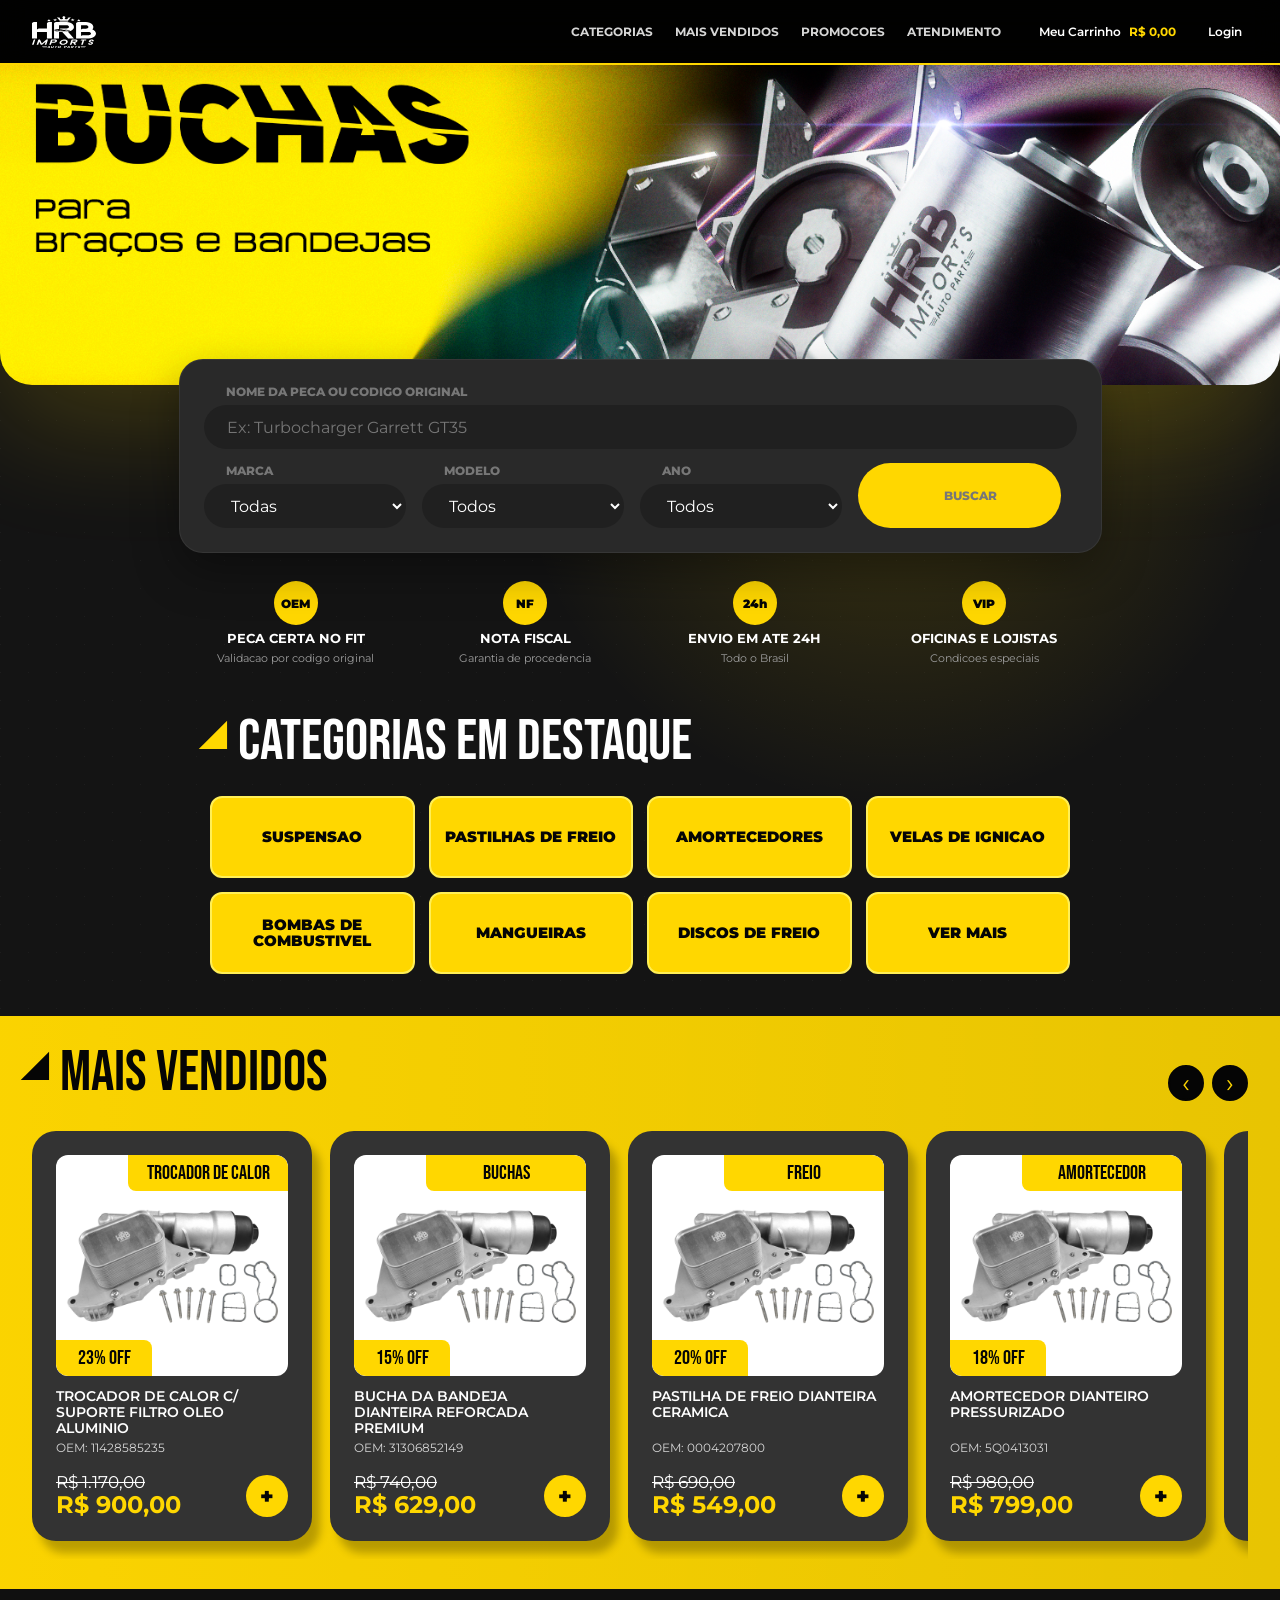
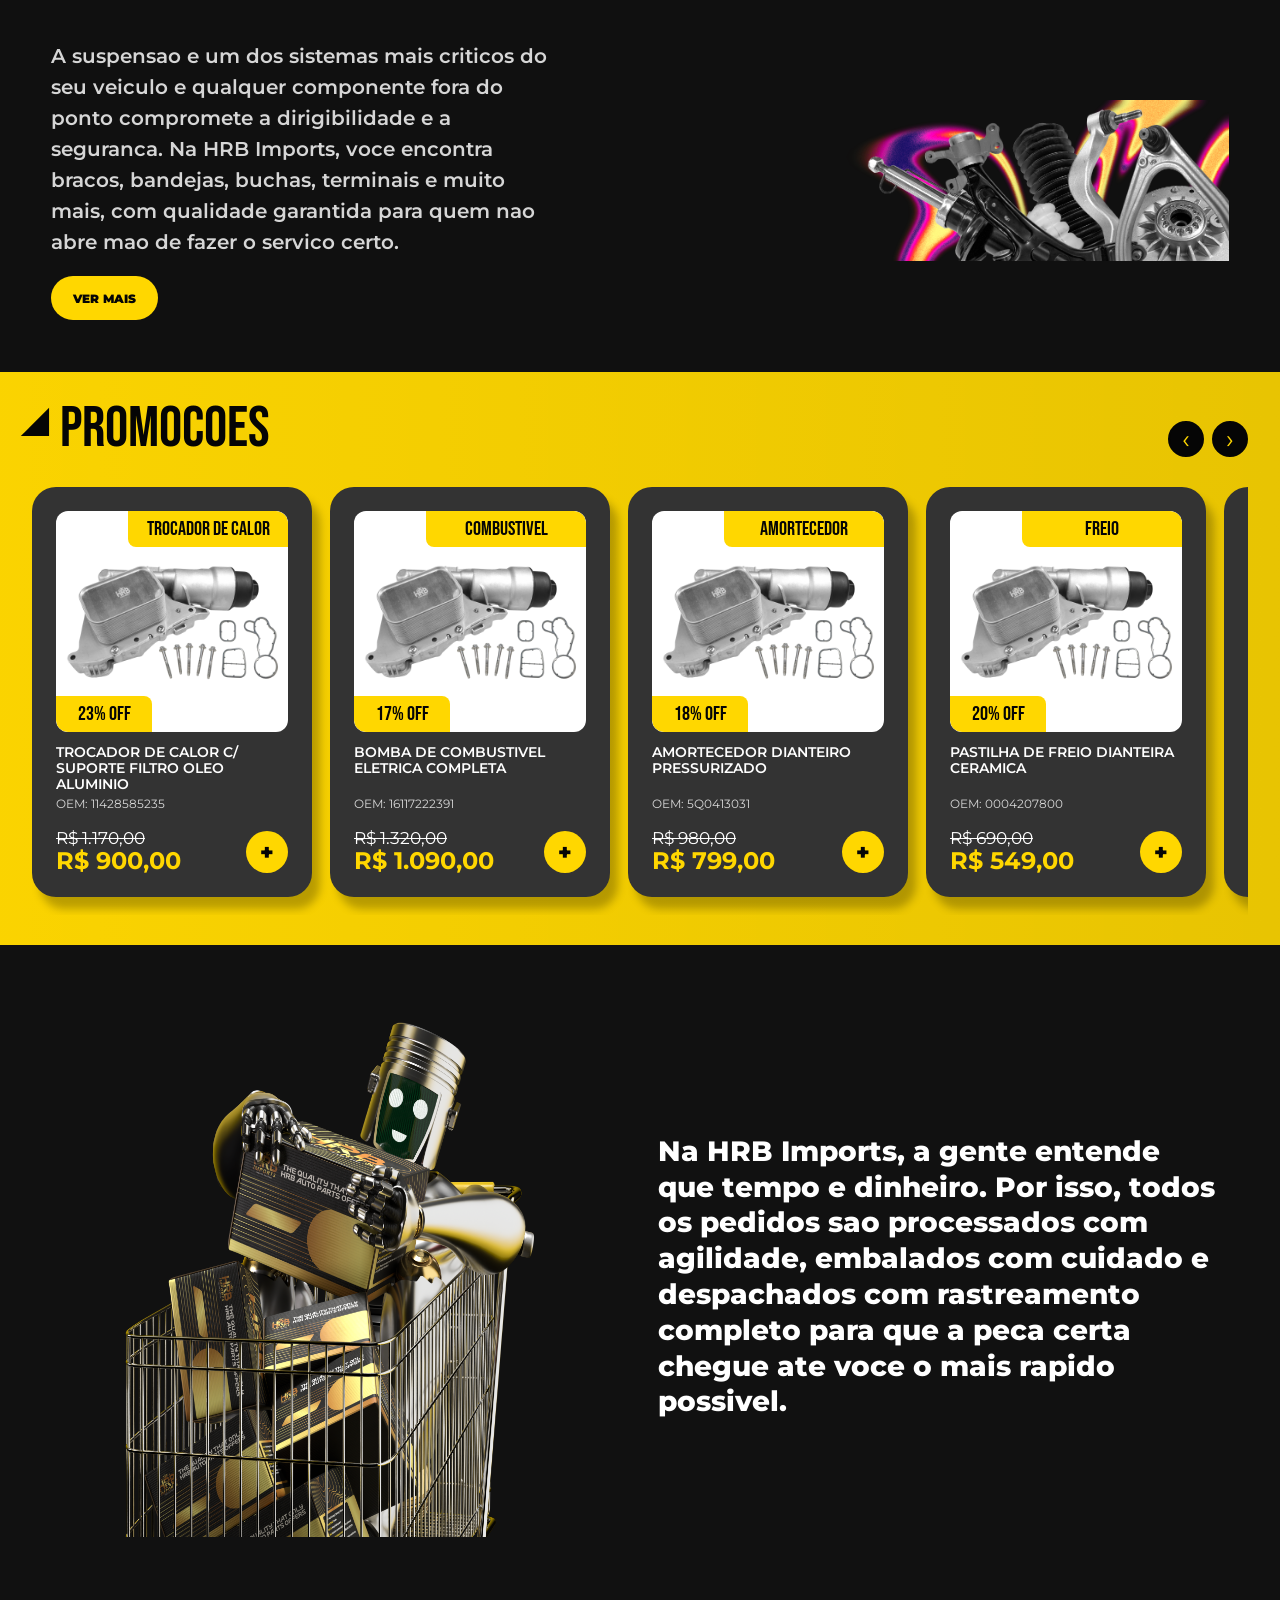
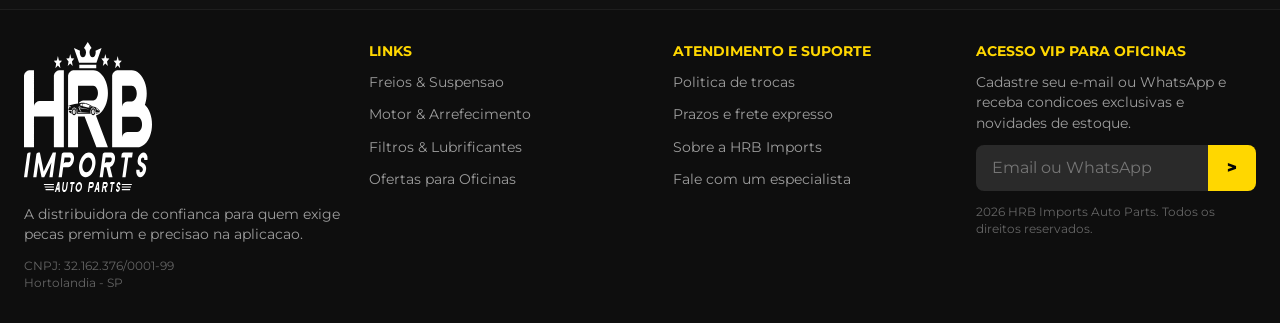
==== index.html @ bd32db5f "checkout page" ====
<!doctype html>
<html lang="pt-BR">
  <head>
    <meta charset="UTF-8" />
    <meta name="viewport" content="width=device-width, initial-scale=1.0" />
    <meta
      name="description"
      content="HRB Imports Auto Parts - pecas premium para oficinas, com busca por codigo OEM, marca, modelo e ano."
    />
    <title>HRB Imports Auto Parts</title>
    <link rel="preconnect" href="https://fonts.googleapis.com" />
    <link rel="preconnect" href="https://fonts.gstatic.com" crossorigin />
    <link
      href="https://fonts.googleapis.com/css2?family=Bebas+Neue&family=Montserrat:wght@400;500;600;700;800&display=swap"
      rel="stylesheet"
    />
    <link rel="stylesheet" href="styles.css" />
  </head>
  <body>
    <header class="topbar">
      <a class="brand" href="#inicio" aria-label="HRB Imports">
        <img src="assets/top-logo.svg" alt="HRB Imports" />
      </a>
      <nav class="desktop-nav" aria-label="Principal">
        <a href="#categorias">Categorias</a>
        <a href="#mais-vendidos">Mais vendidos</a>
        <a href="#promocoes">Promocoes</a>
        <a href="#atendimento">Atendimento</a>
      </nav>
      <div class="header-actions">
        <button class="text-action" type="button" id="cartButton">
          <span>Meu Carrinho</span>
          <strong id="cartTotal">R$ 0,00</strong>
        </button>
        <button class="text-action" type="button">Login</button>
        <button class="menu-button" type="button" id="menuToggle" aria-label="Abrir menu">
          <span></span>
          <span></span>
          <span></span>
        </button>
      </div>
    </header>

    <main id="inicio">
      <section class="hero" aria-label="Destaque principal">
        <img class="hero-image" src="assets/hero-banner.png" alt="Buchas para bracos e bandejas HRB Imports" />
      </section>

      <section class="search-shell" aria-label="Busca de pecas">
        <form class="part-search" id="searchForm">
          <label class="full-field">
            <span>Nome da peca ou codigo original</span>
            <input id="searchInput" name="search" type="search" placeholder="Ex: Turbocharger Garrett GT35" />
          </label>
          <label>
            <span>Marca</span>
            <select id="brandSelect" name="brand">
              <option value="">Todas</option>
              <option>BMW</option>
              <option>Mercedes-Benz</option>
              <option>Audi</option>
              <option>Volkswagen</option>
            </select>
          </label>
          <label>
            <span>Modelo</span>
            <select id="modelSelect" name="model">
              <option value="">Todos</option>
              <option>320i</option>
              <option>X1</option>
              <option>C180</option>
              <option>A3</option>
              <option>Jetta</option>
            </select>
          </label>
          <label>
            <span>Ano</span>
            <select id="yearSelect" name="year">
              <option value="">Todos</option>
              <option>2024</option>
              <option>2023</option>
              <option>2022</option>
              <option>2021</option>
              <option>2020</option>
            </select>
          </label>
          <button class="primary-button" type="submit" aria-label="Buscar pecas">
            <span>Buscar</span>
          </button>
        </form>
      </section>

      <section class="trust-row" aria-label="Beneficios">
        <article>
          <span class="benefit-icon">OEM</span>
          <strong>Peca certa no fit</strong>
          <small>Validacao por codigo original</small>
        </article>
        <article>
          <span class="benefit-icon">NF</span>
          <strong>Nota fiscal</strong>
          <small>Garantia de procedencia</small>
        </article>
        <article>
          <span class="benefit-icon">24h</span>
          <strong>Envio em ate 24h</strong>
          <small>Todo o Brasil</small>
        </article>
        <article>
          <span class="benefit-icon">VIP</span>
          <strong>Oficinas e lojistas</strong>
          <small>Condicoes especiais</small>
        </article>
      </section>

      <section class="section-wrap categories-section" id="categorias">
        <div class="section-title">
          <span></span>
          <h1>Categorias em Destaque</h1>
        </div>
        <div class="category-grid" id="categoryGrid" aria-label="Filtros de categoria">
          <button type="button" data-category="Suspensao">Suspensao</button>
          <button type="button" data-category="Pastilhas de Freio">Pastilhas de Freio</button>
          <button type="button" data-category="Amortecedores">Amortecedores</button>
          <button type="button" data-category="Velas de Ignicao">Velas de Ignicao</button>
          <button type="button" data-category="Bombas de Combustivel">Bombas de Combustivel</button>
          <button type="button" data-category="Mangueiras">Mangueiras</button>
          <button type="button" data-category="Discos de Freio">Discos de Freio</button>
          <button type="button" data-category="">Ver Mais</button>
        </div>
      </section>

      <section class="product-band" id="mais-vendidos">
        <div class="band-header">
          <div class="section-title dark">
            <span></span>
            <h2>Mais Vendidos</h2>
          </div>
          <div class="slider-actions">
            <button type="button" data-scroll="bestSellers" data-direction="-1" aria-label="Voltar mais vendidos">&#8249;</button>
            <button type="button" data-scroll="bestSellers" data-direction="1" aria-label="Avancar mais vendidos">&#8250;</button>
          </div>
        </div>
        <div class="product-rail" id="bestSellers"></div>
      </section>

      <section class="feature-split">
        <div class="feature-copy">
          <p>
            A suspensao e um dos sistemas mais criticos do seu veiculo e qualquer componente fora do ponto compromete a dirigibilidade e a seguranca.
            Na HRB Imports, voce encontra bracos, bandejas, buchas, terminais e muito mais, com qualidade garantida para quem nao abre mao de fazer o servico certo.
          </p>
          <a class="secondary-button" href="#promocoes">Ver mais</a>
        </div>
        <img src="assets/banner-suspensao.png" alt="Componentes de suspensao premium" />
      </section>

      <section class="product-band" id="promocoes">
        <div class="band-header">
          <div class="section-title dark">
            <span></span>
            <h2>Promocoes</h2>
          </div>
          <div class="slider-actions">
            <button type="button" data-scroll="promotions" data-direction="-1" aria-label="Voltar promocoes">&#8249;</button>
            <button type="button" data-scroll="promotions" data-direction="1" aria-label="Avancar promocoes">&#8250;</button>
          </div>
        </div>
        <div class="product-rail" id="promotions"></div>
      </section>

      <section class="delivery-block" id="atendimento">
        <img src="assets/delivery.png" alt="Carrinho com pecas automotivas HRB Imports" />
        <p>
          Na HRB Imports, a gente entende que tempo e dinheiro. Por isso, todos os pedidos sao processados com agilidade,
          embalados com cuidado e despachados com rastreamento completo para que a peca certa chegue ate voce o mais rapido possivel.
        </p>
      </section>
    </main>

    <aside class="cart-drawer" id="cartDrawer" aria-hidden="true">
      <div class="cart-panel">
        <button type="button" class="close-cart" id="closeCart" aria-label="Fechar carrinho">&times;</button>
        <h2>Carrinho</h2>
        <div id="cartItems" class="cart-items"></div>
        <div class="cart-summary">
          <span>Total</span>
          <strong id="drawerTotal">R$ 0,00</strong>
        </div>
        <a class="primary-button full" href="checkout.html">
          Finalizar compra
        </a>
      </div>
    </aside>

    <footer class="footer">
      <section>
        <img src="assets/logo.svg" alt="HRB Imports" />
        <p>A distribuidora de confianca para quem exige pecas premium e precisao na aplicacao.</p>
        <small>CNPJ: 32.162.376/0001-99<br />Hortolandia - SP</small>
      </section>
      <section>
        <h2>Links</h2>
        <a href="#categorias">Freios & Suspensao</a>
        <a href="#categorias">Motor & Arrefecimento</a>
        <a href="#categorias">Filtros & Lubrificantes</a>
        <a href="#promocoes">Ofertas para Oficinas</a>
      </section>
      <section>
        <h2>Atendimento e suporte</h2>
        <a href="#atendimento">Politica de trocas</a>
        <a href="#atendimento">Prazos e frete expresso</a>
        <a href="#inicio">Sobre a HRB Imports</a>
        <a href="#atendimento">Fale com um especialista</a>
      </section>
      <section>
        <h2>Acesso VIP para oficinas</h2>
        <p>Cadastre seu e-mail ou WhatsApp e receba condicoes exclusivas e novidades de estoque.</p>
        <form class="newsletter" id="newsletterForm">
          <input type="text" name="contact" placeholder="Email ou WhatsApp" aria-label="Email ou WhatsApp" />
          <button type="submit" aria-label="Cadastrar">&gt;</button>
        </form>
        <small id="newsletterMessage">2026 HRB Imports Auto Parts. Todos os direitos reservados.</small>
      </section>
    </footer>

    <script src="app.js" defer></script>
  </body>
</html>
---- styles.css ----
:root {
  --black: #050505;
  --ink: #111111;
  --panel: #292929;
  --panel-strong: #333333;
  --muted: #9d9d9d;
  --soft: #d6d6d6;
  --yellow: #ffd700;
  --yellow-deep: #e6bd00;
  --white: #ffffff;
  --max: 1440px;
  --radius: 8px;
}

* {
  box-sizing: border-box;
}

html {
  scroll-behavior: smooth;
}

body {
  margin: 0;
  background:
    radial-gradient(circle at 70% 12%, rgba(255, 215, 0, 0.18), transparent 24rem),
    linear-gradient(135deg, rgba(255, 255, 255, 0.04) 1px, transparent 1px),
    #141414;
  background-size: auto, 28px 28px, auto;
  color: var(--white);
  font-family: "Montserrat", Arial, sans-serif;
}

button,
input,
select {
  font: inherit;
}

button,
a {
  -webkit-tap-highlight-color: transparent;
}

a {
  color: inherit;
  text-decoration: none;
}

.topbar {
  position: sticky;
  top: 0;
  z-index: 50;
  display: flex;
  align-items: center;
  gap: 32px;
  width: 100%;
  min-height: 64px;
  padding: 7px clamp(16px, 3vw, 32px);
  border-bottom: 2px solid var(--yellow);
  background: rgba(0, 0, 0, 0.95);
  backdrop-filter: blur(14px);
}

.brand {
  display: inline-flex;
  width: 64px;
  height: 49px;
}

.brand img {
  width: 100%;
  height: 100%;
  object-fit: contain;
}

.desktop-nav {
  display: flex;
  gap: 22px;
  margin-left: auto;
  color: var(--soft);
  font-size: 12px;
  font-weight: 700;
  text-transform: uppercase;
}

.desktop-nav a:hover {
  color: var(--yellow);
}

.header-actions {
  display: flex;
  align-items: center;
  gap: 20px;
}

.text-action {
  display: inline-flex;
  align-items: center;
  gap: 8px;
  border: 0;
  background: transparent;
  color: var(--white);
  cursor: pointer;
  font-size: 12px;
  font-weight: 600;
}

.text-action strong {
  color: var(--yellow);
}

.menu-button {
  display: none;
  width: 40px;
  height: 40px;
  padding: 9px;
  border: 1px solid rgba(255, 215, 0, 0.55);
  background: transparent;
  border-radius: var(--radius);
}

.menu-button span {
  display: block;
  height: 2px;
  margin: 4px 0;
  background: var(--yellow);
}

.hero {
  max-width: var(--max);
  margin: 0 auto;
  overflow: hidden;
  border-radius: 0 0 32px 32px;
  box-shadow: 0 40px 120px rgba(255, 215, 0, 0.18);
}

.hero-image {
  display: block;
  width: 100%;
  min-height: 240px;
  max-height: 430px;
  object-fit: cover;
}

.search-shell {
  width: min(923px, calc(100% - 32px));
  margin: -26px auto 28px;
  position: relative;
  z-index: 2;
}

.part-search {
  display: grid;
  grid-template-columns: repeat(4, minmax(0, 1fr)) auto;
  gap: 14px 16px;
  padding: 24px;
  background: var(--panel);
  border: 1px solid rgba(255, 255, 255, 0.06);
  border-radius: 24px;
  box-shadow: 0 18px 45px rgba(0, 0, 0, 0.35);
}

.part-search label {
  display: grid;
  gap: 6px;
  min-width: 0;
}

.part-search .full-field {
  grid-column: 1 / -1;
}

.part-search span {
  padding-left: 22px;
  color: #777777;
  font-size: 12px;
  font-weight: 800;
  text-transform: uppercase;
}

.part-search input,
.part-search select {
  width: 100%;
  min-height: 44px;
  padding: 0 22px;
  border: 1px solid transparent;
  border-radius: 999px;
  outline: 0;
  background: #202020;
  color: var(--white);
}

.part-search input:focus,
.part-search select:focus {
  border-color: var(--yellow);
}

.primary-button,
.secondary-button {
  display: inline-flex;
  align-items: center;
  justify-content: center;
  min-height: 44px;
  padding: 0 22px;
  border: 0;
  border-radius: 999px;
  background: var(--yellow);
  color: #050505;
  cursor: pointer;
  font-size: 12px;
  font-weight: 900;
  text-transform: uppercase;
  transition: transform 180ms ease, background 180ms ease;
}

.primary-button:hover,
.secondary-button:hover {
  background: #ffe45a;
  transform: translateY(-1px);
}

.primary-button.full {
  width: 100%;
}

.trust-row {
  display: grid;
  grid-template-columns: repeat(4, minmax(0, 1fr));
  gap: 18px;
  width: min(900px, calc(100% - 32px));
  margin: 0 auto 42px;
}

.trust-row article {
  display: grid;
  justify-items: center;
  gap: 5px;
  text-align: center;
}

.benefit-icon {
  display: grid;
  place-items: center;
  width: 44px;
  height: 44px;
  border-radius: 50%;
  background: var(--yellow);
  color: var(--black);
  font-size: 12px;
  font-weight: 900;
}

.trust-row strong {
  font-size: 13px;
  text-transform: uppercase;
}

.trust-row small {
  color: var(--muted);
  font-size: 11px;
}

.section-wrap {
  width: min(860px, calc(100% - 32px));
  margin: 0 auto 42px;
}

.section-title {
  display: flex;
  align-items: center;
  gap: 8px;
  margin-bottom: 20px;
}

.section-title span {
  width: 0;
  height: 0;
  border-top: 20px solid transparent;
  border-bottom: 20px solid transparent;
  border-left: 20px solid var(--yellow);
  transform: rotate(45deg);
}

.section-title h1,
.section-title h2 {
  margin: 0;
  font-family: "Bebas Neue", Impact, sans-serif;
  font-size: clamp(36px, 6vw, 58px);
  font-weight: 400;
  letter-spacing: 0;
  text-transform: uppercase;
}

.section-title.dark h2 {
  color: var(--black);
}

.section-title.dark span {
  border-left-color: var(--black);
}

.category-grid {
  display: grid;
  grid-template-columns: repeat(4, minmax(0, 1fr));
  gap: 14px;
}

.category-grid button {
  min-height: 82px;
  padding: 14px;
  border: 2px solid #ffef56;
  border-radius: 12px;
  background: var(--yellow);
  color: #050505;
  cursor: pointer;
  font-size: 15px;
  font-weight: 900;
  line-height: 1.08;
  text-transform: uppercase;
}

.category-grid button:hover,
.category-grid button.is-active {
  background: var(--black);
  color: var(--yellow);
}

.product-band {
  max-width: var(--max);
  margin: 0 auto;
  padding: 22px clamp(16px, 3vw, 32px) 30px;
  background:
    linear-gradient(90deg, rgba(255, 215, 0, 0.98), rgba(255, 215, 0, 0.9)),
    linear-gradient(135deg, rgba(0, 0, 0, 0.09) 1px, transparent 1px);
  background-size: auto, 22px 22px;
}

.band-header {
  display: flex;
  align-items: center;
  justify-content: space-between;
  gap: 16px;
}

.slider-actions {
  display: flex;
  gap: 8px;
}

.slider-actions button {
  width: 36px;
  height: 36px;
  border: 2px solid var(--black);
  border-radius: 50%;
  background: var(--black);
  color: var(--yellow);
  cursor: pointer;
  font-size: 26px;
  line-height: 1;
}

.product-rail {
  display: grid;
  grid-auto-flow: column;
  grid-auto-columns: 280px;
  gap: 18px;
  overflow-x: auto;
  padding: 4px 2px 18px;
  scroll-snap-type: x mandatory;
  scrollbar-width: thin;
  scrollbar-color: var(--black) rgba(0, 0, 0, 0.14);
}

.product-card {
  display: grid;
  grid-template-rows: 221px 1fr;
  gap: 12px;
  min-height: 400px;
  padding: 24px;
  border-radius: 24px;
  background: var(--panel-strong);
  color: var(--white);
  box-shadow: 8px 12px 8px rgba(0, 0, 0, 0.25);
  scroll-snap-align: start;
}

.product-image {
  position: relative;
  overflow: hidden;
  border-radius: 12px;
  background: var(--white);
}

.product-image img {
  width: 100%;
  height: 100%;
  object-fit: cover;
}

.tag,
.discount {
  position: absolute;
  display: grid;
  place-items: center;
  min-height: 36px;
  padding: 4px 10px;
  background: var(--yellow);
  color: var(--black);
  font-family: "Bebas Neue", Impact, sans-serif;
  font-size: 20px;
}

.tag {
  top: 0;
  right: 0;
  min-width: 160px;
  border-radius: 0 12px 0 8px;
}

.discount {
  left: 0;
  bottom: 0;
  min-width: 96px;
  border-radius: 0 8px 0 12px;
}

.product-info {
  display: grid;
  align-content: space-between;
  gap: 16px;
}

.product-name {
  min-height: 48px;
  margin: 0 0 4px;
  font-size: 14px;
  font-weight: 600;
  line-height: 16px;
  text-transform: uppercase;
}

.oem {
  margin: 0;
  color: var(--soft);
  font-size: 12px;
  text-transform: uppercase;
}

.price-row {
  display: flex;
  align-items: flex-end;
  justify-content: space-between;
  gap: 14px;
}

.old-price {
  display: block;
  color: var(--white);
  font-size: 17px;
  line-height: 22px;
  text-decoration: line-through;
}

.price {
  display: block;
  color: var(--yellow);
  font-size: 24px;
  font-weight: 700;
  line-height: 24px;
}

.add-cart {
  display: grid;
  place-items: center;
  width: 42px;
  height: 42px;
  border: 0;
  border-radius: 50%;
  background: var(--yellow);
  color: var(--black);
  cursor: pointer;
  font-size: 22px;
  font-weight: 900;
}

.feature-split {
  display: grid;
  grid-template-columns: minmax(0, 1fr) minmax(320px, 1.25fr);
  align-items: center;
  gap: 22px;
  max-width: var(--max);
  margin: 0 auto;
  padding: clamp(26px, 5vw, 52px) clamp(16px, 4vw, 64px);
  background: #101010;
}

.feature-copy {
  display: grid;
  gap: 18px;
  justify-items: start;
}

.feature-copy p {
  margin: 0;
  max-width: 520px;
  color: var(--soft);
  font-size: clamp(15px, 1.8vw, 20px);
  font-weight: 600;
  line-height: 1.55;
}

.feature-split img {
  width: 100%;
  max-height: 350px;
  object-fit: contain;
}

.delivery-block {
  display: grid;
  grid-template-columns: minmax(300px, 0.95fr) minmax(0, 1fr);
  align-items: center;
  gap: clamp(20px, 5vw, 70px);
  max-width: var(--max);
  margin: 0 auto;
  padding: clamp(34px, 6vw, 72px) clamp(16px, 5vw, 72px);
  background: #111111;
}

.delivery-block img {
  width: 100%;
  max-height: 520px;
  object-fit: contain;
}

.delivery-block p {
  margin: 0;
  max-width: 620px;
  font-size: clamp(18px, 2.3vw, 28px);
  font-weight: 800;
  line-height: 1.28;
}

.cart-drawer {
  position: fixed;
  inset: 0;
  z-index: 70;
  display: none;
  justify-content: flex-end;
  background: rgba(0, 0, 0, 0.62);
}

.cart-drawer.is-open {
  display: flex;
}

.cart-panel {
  width: min(420px, 100%);
  height: 100%;
  padding: 28px;
  background: #151515;
  border-left: 1px solid rgba(255, 215, 0, 0.25);
  box-shadow: -20px 0 80px rgba(0, 0, 0, 0.45);
}

.close-cart {
  float: right;
  border: 0;
  background: transparent;
  color: var(--yellow);
  cursor: pointer;
  font-size: 34px;
}

.cart-panel h2 {
  margin: 0 0 24px;
  font-family: "Bebas Neue", Impact, sans-serif;
  font-size: 44px;
  font-weight: 400;
}

.cart-items {
  display: grid;
  gap: 12px;
  min-height: 120px;
}

.cart-item {
  display: grid;
  grid-template-columns: 52px 1fr auto;
  gap: 12px;
  align-items: center;
  padding-bottom: 12px;
  border-bottom: 1px solid rgba(255, 255, 255, 0.08);
}

.cart-item img {
  width: 52px;
  height: 52px;
  border-radius: var(--radius);
  background: var(--white);
  object-fit: cover;
}

.cart-item strong,
.cart-item span {
  display: block;
  font-size: 12px;
}

.cart-summary {
  display: flex;
  justify-content: space-between;
  margin: 24px 0;
  padding-top: 18px;
  border-top: 1px solid rgba(255, 255, 255, 0.12);
}

.cart-summary strong {
  color: var(--yellow);
}

.footer {
  display: grid;
  grid-template-columns: 1.15fr repeat(3, 1fr);
  gap: 24px;
  max-width: var(--max);
  margin: 0 auto;
  padding: 32px 24px;
  border-top: 1px solid rgba(162, 162, 162, 0.1);
  background: #0e0e0e;
}

.footer section {
  display: grid;
  align-content: start;
  gap: 12px;
}

.footer img {
  width: 128px;
}

.footer h2 {
  margin: 0;
  color: var(--yellow);
  font-size: 14px;
  text-transform: uppercase;
}

.footer a,
.footer p,
.footer small {
  margin: 0;
  color: var(--muted);
  font-size: 14px;
  line-height: 1.45;
}

.footer small {
  color: #646464;
  font-size: 12px;
}

.newsletter {
  display: grid;
  grid-template-columns: 1fr 48px;
  overflow: hidden;
  border-radius: var(--radius);
}

.newsletter input,
.newsletter button {
  min-height: 46px;
  border: 0;
}

.newsletter input {
  min-width: 0;
  padding: 0 16px;
  background: #2a2a2a;
  color: var(--white);
}

.newsletter button {
  background: var(--yellow);
  color: var(--black);
  cursor: pointer;
  font-weight: 900;
}

.checkout-page {
  min-height: 100vh;
  background:
    radial-gradient(circle at 65% 22%, rgba(255, 215, 0, 0.08), transparent 18rem),
    repeating-radial-gradient(ellipse at 30% 20%, rgba(255, 255, 255, 0.08) 0 1px, transparent 1px 18px),
    #141414;
}

.checkout-actions {
  margin-left: auto;
}

.checkout-main {
  display: grid;
  place-items: start center;
  min-height: calc(100vh - 64px);
  padding: clamp(44px, 8vw, 118px) 16px 52px;
}

.checkout-card {
  width: min(1112px, 100%);
  padding: 24px;
  border-radius: 24px;
  background: #232323;
}

.checkout-title {
  margin-bottom: 18px;
}

.checkout-title h1 {
  color: var(--white);
}

.checkout-products {
  display: grid;
  gap: 16px;
  padding: 24px;
  border-radius: 24px;
  background: #181818;
}

.checkout-rail {
  display: grid;
  grid-auto-flow: column;
  grid-auto-columns: 280px;
  gap: 24px;
  max-width: 100%;
  overflow-x: auto;
  padding-bottom: 4px;
  border-radius: 24px;
  scroll-snap-type: x mandatory;
  scrollbar-width: none;
}

.checkout-rail::-webkit-scrollbar {
  display: none;
}

.checkout-product-card {
  display: grid;
  grid-template-rows: 1fr auto;
  gap: 12px;
  height: 400px;
  padding: 24px;
  border-radius: 24px;
  background:
    linear-gradient(rgba(50, 50, 50, 0.93), rgba(50, 50, 50, 0.93)),
    repeating-radial-gradient(ellipse at 30% 20%, rgba(255, 255, 255, 0.06) 0 1px, transparent 1px 14px);
  box-shadow: 8px 12px 8px rgba(0, 0, 0, 0.25);
  scroll-snap-align: start;
}

.checkout-product-image {
  position: relative;
  overflow: hidden;
  min-height: 212px;
  border-radius: 12px;
  background: var(--white);
}

.checkout-product-image img {
  width: 100%;
  height: 100%;
  object-fit: cover;
}

.checkout-product-image span {
  position: absolute;
  top: 0;
  right: 0;
  display: grid;
  place-items: center;
  min-width: 160px;
  height: 36px;
  border-radius: 0 12px 0 8px;
  background: var(--yellow);
  color: var(--black);
  font-family: "Bebas Neue", Impact, sans-serif;
  font-size: 20px;
}

.checkout-product-copy {
  display: grid;
  gap: 4px;
  color: #e5e2e1;
  text-transform: uppercase;
}

.checkout-product-copy h2,
.checkout-product-copy p,
.checkout-product-copy strong {
  margin: 0;
}

.checkout-product-copy h2 {
  font-size: 14px;
  font-weight: 500;
  line-height: 16px;
}

.checkout-product-copy p {
  font-size: 12px;
  line-height: 16px;
}

.checkout-product-copy strong {
  margin-top: 18px;
  color: var(--yellow);
  font-size: 24px;
  font-weight: 600;
  line-height: 20px;
}

.checkout-scrollbar {
  display: flex;
  align-items: center;
  height: 8px;
  padding: 0 32px;
  border-radius: 24px;
  background: var(--white);
}

.checkout-scrollbar span {
  display: block;
  width: min(252px, 40%);
  height: 6px;
  border-radius: 99px;
  background: #323232;
}

.checkout-total {
  color: var(--yellow);
  font-size: 24px;
  line-height: 20px;
}

.checkout-form {
  display: grid;
  grid-template-columns: repeat(2, minmax(0, 1fr));
  gap: 16px;
  margin-top: 16px;
}

.checkout-form label {
  display: grid;
  gap: 6px;
}

.checkout-form .wide {
  grid-column: 1 / -1;
}

.checkout-form span {
  padding-left: 24px;
  color: #646464;
  font-size: 12px;
  font-weight: 800;
}

.checkout-form input {
  width: 100%;
  min-height: 44px;
  padding: 0 24px;
  border: 1px solid transparent;
  border-radius: 32px;
  outline: 0;
  background: #282828;
  color: var(--white);
}

.checkout-form input:focus {
  border-color: var(--yellow);
}

.payment-note {
  margin: 28px 0 16px;
  text-align: center;
  font-size: 24px;
  font-weight: 800;
  text-transform: uppercase;
}

.checkout-cta-row {
  display: flex;
  align-items: center;
  justify-content: center;
  gap: 24px;
}

.checkout-submit {
  min-width: 300px;
  min-height: 59px;
  padding: 12px 26px;
  border: 2px solid #ffef56;
  border-radius: 12px;
  background: var(--yellow);
  color: var(--black);
  cursor: pointer;
  font-size: 24px;
  font-weight: 900;
  text-transform: uppercase;
}

.mercado-pago {
  width: 128px;
  height: 88px;
  object-fit: contain;
}

.checkout-message {
  min-height: 20px;
  margin: 16px 0 0;
  color: var(--yellow);
  text-align: center;
  font-size: 13px;
  font-weight: 700;
}

@media (max-width: 980px) {
  .desktop-nav {
    position: fixed;
    inset: 64px 0 auto 0;
    display: none;
    grid-template-columns: 1fr;
    gap: 0;
    padding: 12px 20px 20px;
    background: rgba(0, 0, 0, 0.96);
    border-bottom: 1px solid rgba(255, 215, 0, 0.35);
  }

  .desktop-nav.is-open {
    display: grid;
  }

  .desktop-nav a {
    padding: 14px 0;
  }

  .menu-button {
    display: block;
  }

  .part-search {
    grid-template-columns: repeat(2, minmax(0, 1fr));
  }

  .primary-button {
    grid-column: 1 / -1;
  }

  .trust-row,
  .category-grid,
  .footer {
    grid-template-columns: repeat(2, minmax(0, 1fr));
  }

  .feature-split,
  .delivery-block,
  .checkout-form {
    grid-template-columns: 1fr;
  }

  .checkout-form .wide {
    grid-column: auto;
  }
}

@media (max-width: 620px) {
  .topbar {
    gap: 12px;
  }

  .header-actions {
    margin-left: auto;
    gap: 10px;
  }

  .text-action span {
    display: none;
  }

  .text-action {
    font-size: 11px;
  }

  .hero {
    border-radius: 0;
  }

  .hero-image {
    min-height: 225px;
  }

  .search-shell {
    margin-top: -8px;
  }

  .part-search,
  .trust-row,
  .category-grid,
  .footer {
    grid-template-columns: 1fr;
  }

  .product-rail {
    grid-auto-columns: minmax(260px, 84vw);
  }

  .product-card {
    padding: 18px;
  }

  .band-header {
    align-items: flex-start;
  }

  .checkout-card,
  .checkout-products {
    padding: 16px;
  }

  .checkout-rail {
    grid-auto-columns: minmax(250px, 82vw);
  }

  .checkout-product-card {
    height: 382px;
    padding: 18px;
  }

  .checkout-cta-row {
    flex-direction: column;
  }

  .checkout-submit {
    width: 100%;
    min-width: 0;
    font-size: 20px;
  }
}
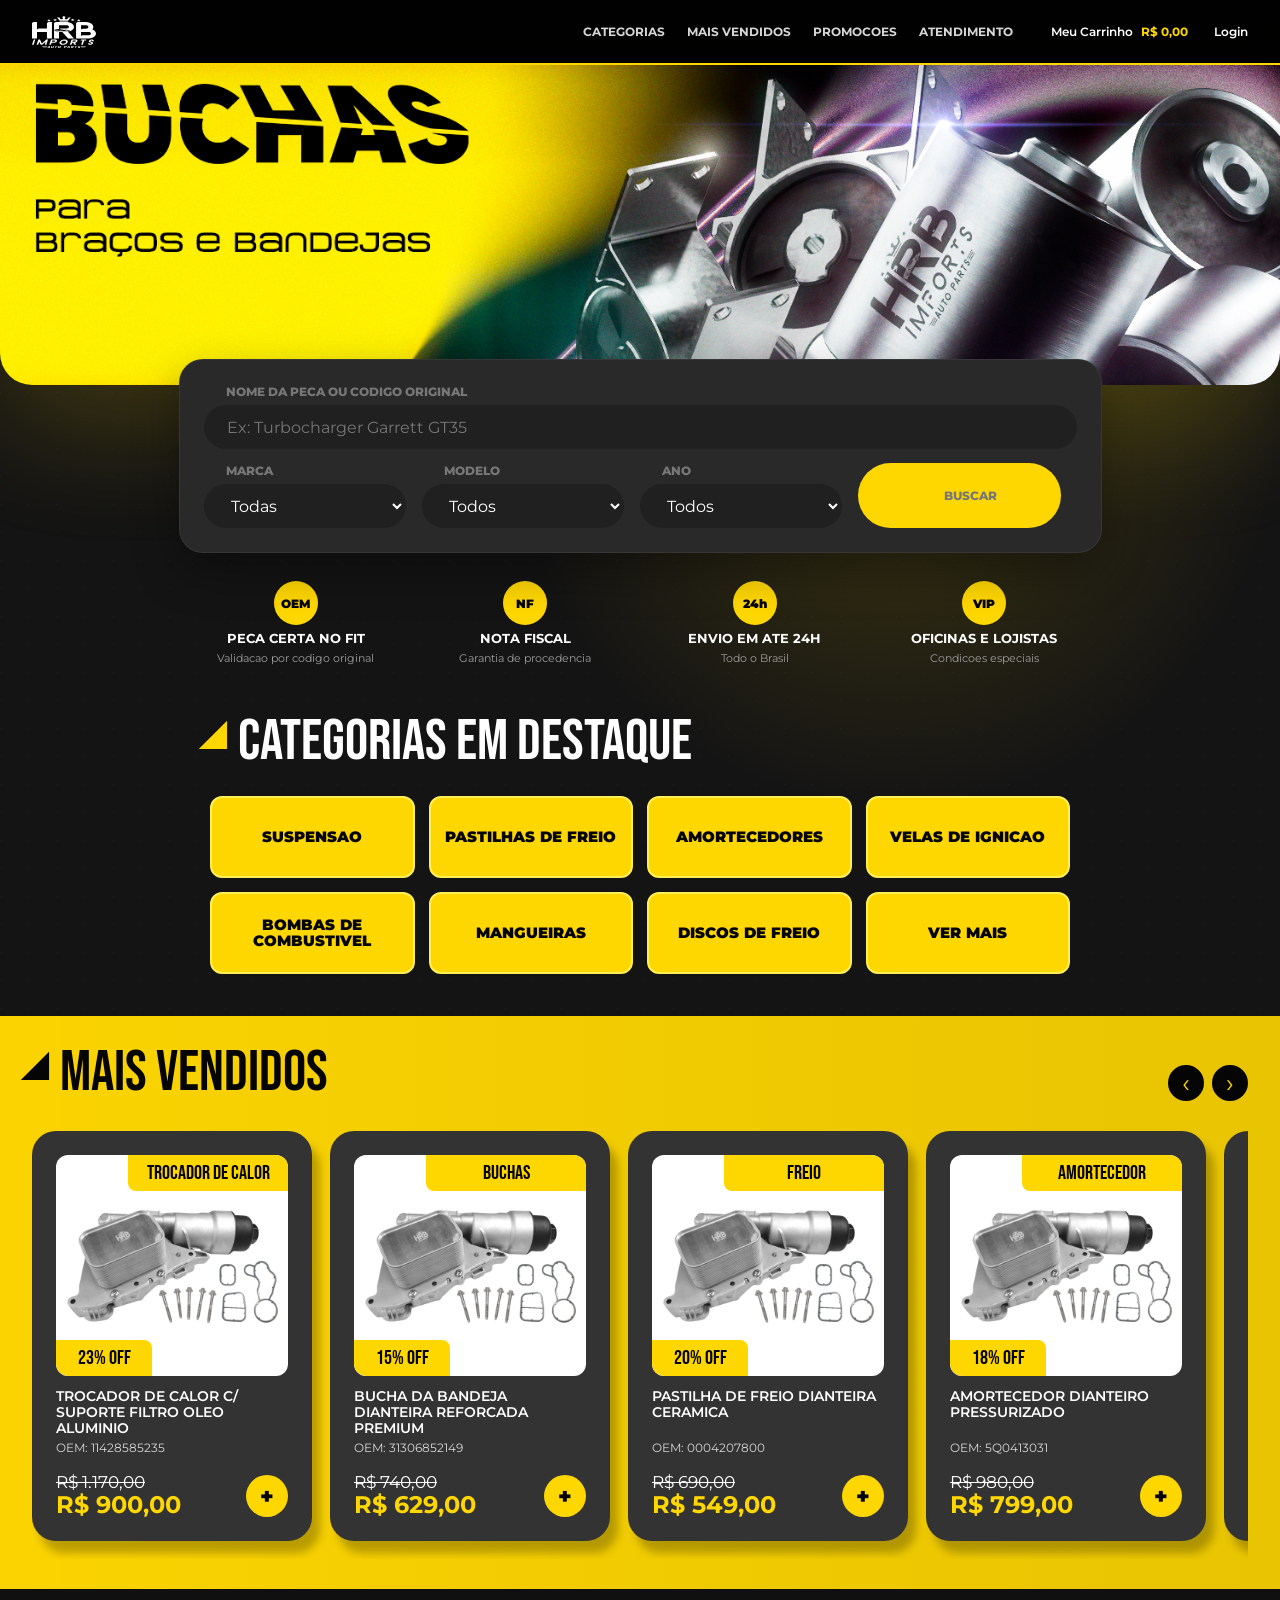
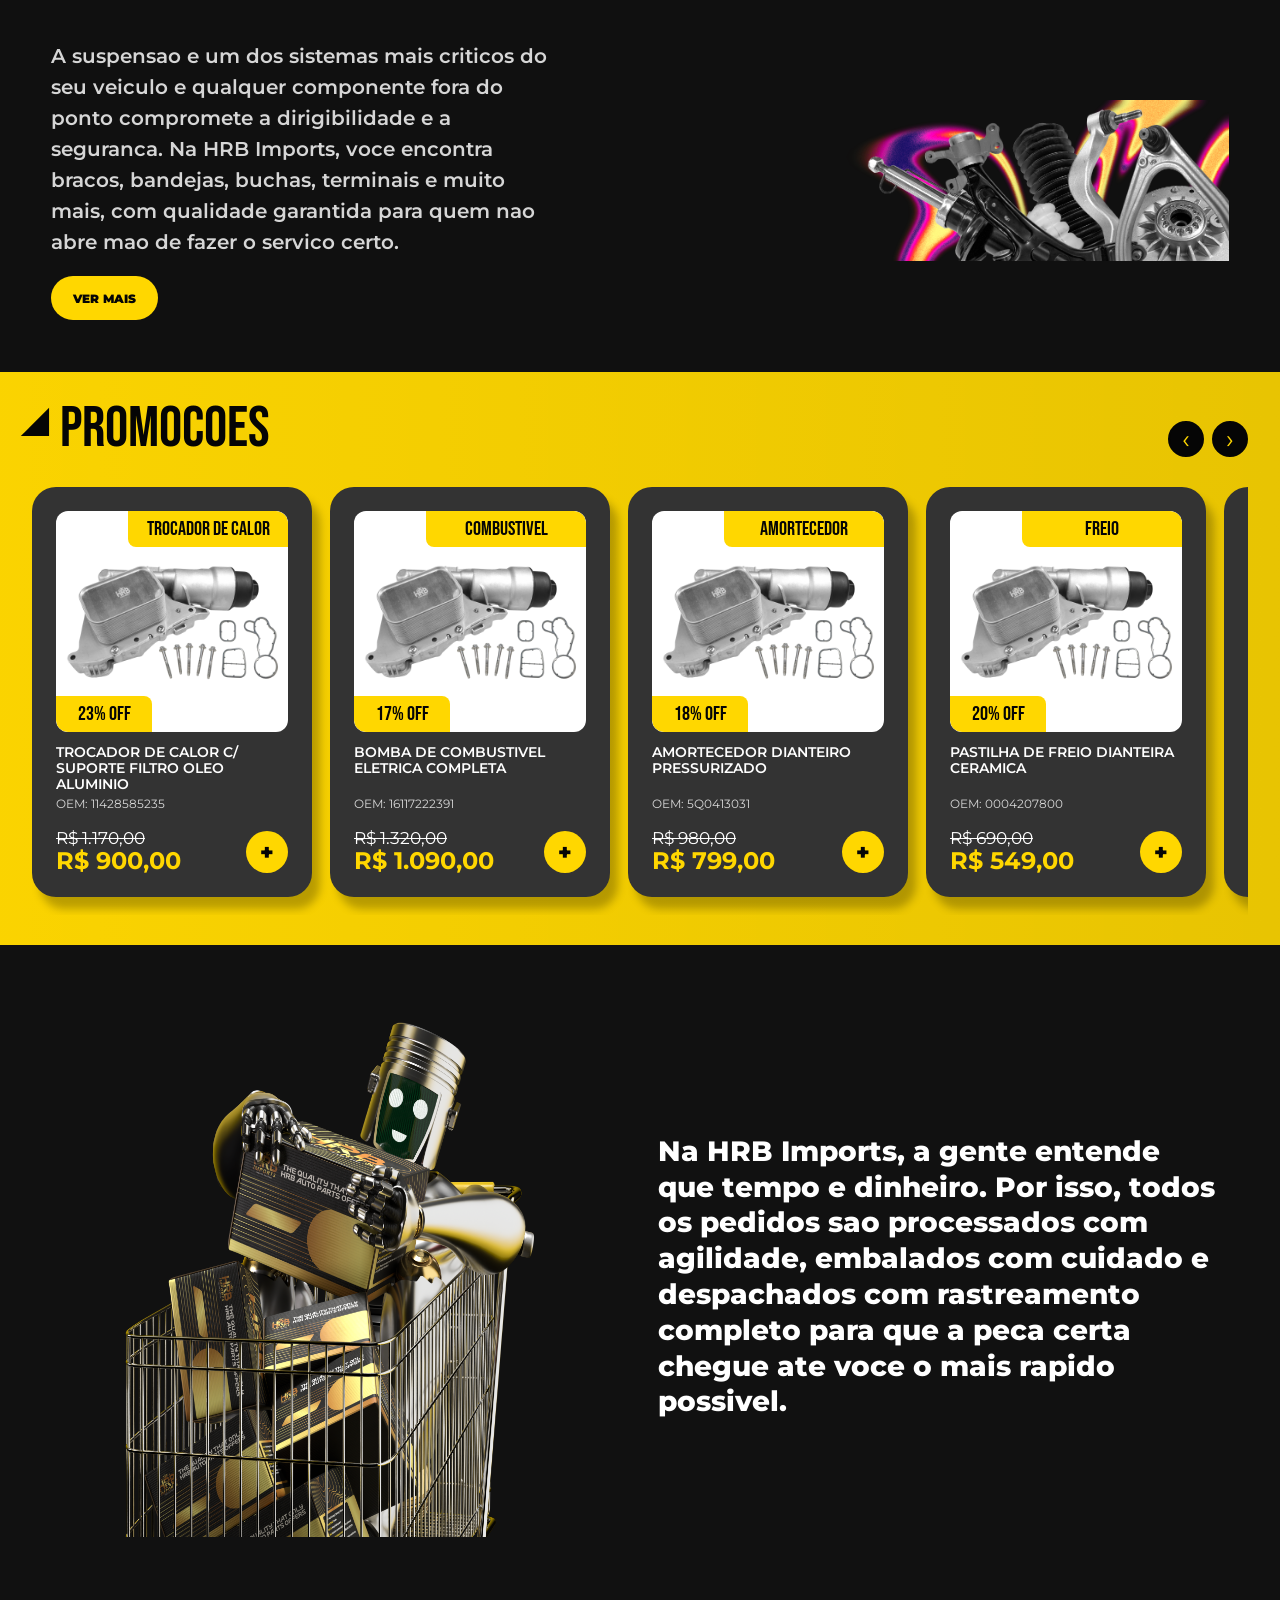
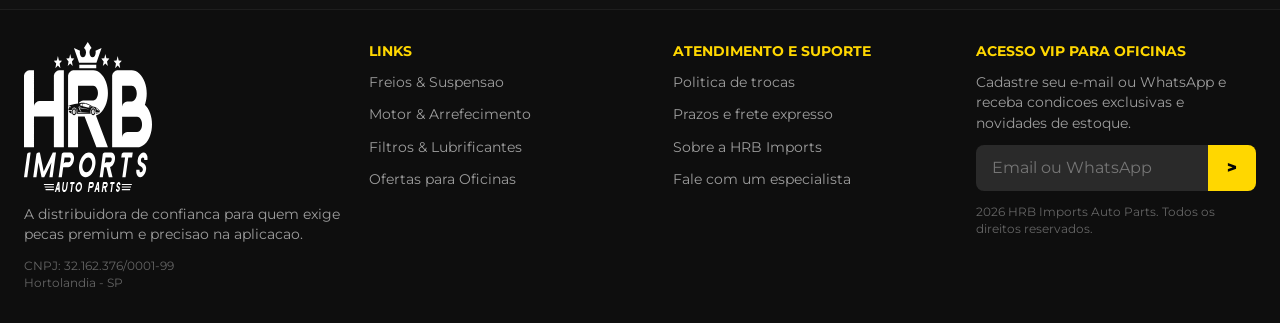
==== commit 90177ab6: "cadastro" ====
--- a/index.html
+++ b/index.html
@@ -32,7 +32,7 @@
           <span>Meu Carrinho</span>
           <strong id="cartTotal">R$ 0,00</strong>
         </button>
-        <button class="text-action" type="button">Login</button>
+        <a class="text-action" href="cadastro.html">Login</a>
         <button class="menu-button" type="button" id="menuToggle" aria-label="Abrir menu">
           <span></span>
           <span></span>
--- a/styles.css
+++ b/styles.css
@@ -928,6 +928,216 @@
   font-weight: 700;
 }
 
+.signup-page {
+  min-height: 100vh;
+  background:
+    radial-gradient(circle at 50% 0%, rgba(255, 215, 0, 0.08), transparent 20rem),
+    repeating-radial-gradient(ellipse at 35% 25%, rgba(255, 255, 255, 0.08) 0 1px, transparent 1px 18px),
+    #141414;
+}
+
+.signup-main {
+  display: grid;
+  place-items: center;
+  min-height: 100vh;
+  padding: 32px 16px;
+}
+
+.signup-card {
+  display: grid;
+  justify-items: center;
+  width: min(512px, 100%);
+  min-height: 768px;
+  padding: 36px 48px 24px;
+  border: 1px solid #333333;
+  border-radius: 24px;
+  background: #1e1e1e;
+  box-shadow: 0 25px 50px -12px rgba(0, 0, 0, 0.25);
+}
+
+.signup-logo {
+  display: block;
+  width: 168px;
+  height: 128px;
+  margin-bottom: 18px;
+}
+
+.signup-logo img {
+  width: 100%;
+  height: 100%;
+  object-fit: contain;
+}
+
+.signup-heading {
+  margin-bottom: 12px;
+  text-align: center;
+}
+
+.signup-heading h1,
+.signup-heading p {
+  margin: 0;
+}
+
+.signup-heading h1 {
+  color: var(--yellow);
+  font-size: 15px;
+  font-weight: 800;
+  letter-spacing: 0.75px;
+  line-height: 16px;
+  text-transform: uppercase;
+}
+
+.signup-heading p {
+  margin-top: 6px;
+  color: #9ca3af;
+  font-size: 14px;
+  line-height: 16px;
+}
+
+.signup-form {
+  display: grid;
+  grid-template-columns: repeat(2, minmax(0, 1fr));
+  gap: 12px;
+  width: 100%;
+}
+
+.signup-form label {
+  display: grid;
+  gap: 6px;
+  min-width: 0;
+}
+
+.signup-form .wide {
+  grid-column: 1 / -1;
+}
+
+.signup-form label > span {
+  padding-left: 18px;
+  color: var(--white);
+  font-size: 12px;
+  font-weight: 800;
+  line-height: 1.2;
+  text-transform: uppercase;
+}
+
+.signup-form input[type="text"],
+.signup-form input[type="email"],
+.signup-form input[type="tel"],
+.signup-form input[type="password"] {
+  width: 100%;
+  min-height: 42px;
+  padding: 0 22px;
+  border: 1px solid transparent;
+  border-radius: 32px;
+  outline: 0;
+  background: #282828;
+  color: var(--white);
+}
+
+.signup-form input:focus {
+  border-color: var(--yellow);
+}
+
+.signup-form input::placeholder {
+  color: #646464;
+}
+
+.terms-row {
+  grid-column: 1 / -1;
+  display: flex;
+  grid-template-columns: 16px 1fr;
+  align-items: center;
+  justify-content: center;
+  gap: 12px;
+  margin-top: 2px;
+}
+
+.terms-row input {
+  width: 16px;
+  height: 16px;
+  margin: 0;
+  accent-color: var(--yellow);
+}
+
+.terms-row span {
+  padding-left: 0;
+  color: #9ca3af;
+  font-size: 12px;
+  font-weight: 400;
+  text-transform: none;
+}
+
+.terms-row a {
+  color: var(--yellow);
+  font-weight: 700;
+}
+
+.signup-submit {
+  grid-column: 1 / -1;
+  width: 100%;
+  min-height: 64px;
+  margin-top: 2px;
+  border: 2px solid #ffef56;
+  border-radius: 12px;
+  background:
+    linear-gradient(135deg, rgba(255, 255, 255, 0.18) 1px, transparent 1px),
+    var(--yellow);
+  background-size: 18px 18px, auto;
+  color: var(--black);
+  cursor: pointer;
+  font-size: 24px;
+  font-weight: 900;
+  text-transform: uppercase;
+}
+
+.signup-login {
+  display: inline-flex;
+  align-items: center;
+  justify-content: center;
+  gap: 6px;
+  margin: 12px 0 14px;
+  color: var(--yellow);
+  font-size: 14px;
+  font-weight: 700;
+  line-height: 20px;
+}
+
+.signup-login img {
+  width: 10px;
+  height: 10px;
+}
+
+.signup-trust {
+  display: flex;
+  flex-wrap: wrap;
+  justify-content: center;
+  gap: 12px 16px;
+  width: 100%;
+  color: #9ca3af;
+  font-size: 12px;
+}
+
+.signup-trust span {
+  display: inline-flex;
+  align-items: center;
+  gap: 4px;
+}
+
+.signup-trust img {
+  width: 12px;
+  height: 12px;
+  object-fit: contain;
+}
+
+.signup-message {
+  min-height: 18px;
+  margin: 12px 0 0;
+  color: var(--yellow);
+  text-align: center;
+  font-size: 12px;
+  font-weight: 700;
+}
+
 @media (max-width: 980px) {
   .desktop-nav {
     position: fixed;
@@ -968,11 +1178,15 @@
 
   .feature-split,
   .delivery-block,
-  .checkout-form {
+  .checkout-form,
+  .signup-form {
     grid-template-columns: 1fr;
   }
 
-  .checkout-form .wide {
+  .checkout-form .wide,
+  .signup-form .wide,
+  .terms-row,
+  .signup-submit {
     grid-column: auto;
   }
 }
@@ -1049,4 +1263,22 @@
     min-width: 0;
     font-size: 20px;
   }
-}
+
+  .signup-card {
+    min-height: auto;
+    padding: 28px 20px 22px;
+  }
+
+  .signup-logo {
+    width: 148px;
+    height: 112px;
+  }
+
+  .terms-row {
+    justify-content: start;
+  }
+
+  .signup-submit {
+    font-size: 20px;
+  }
+}
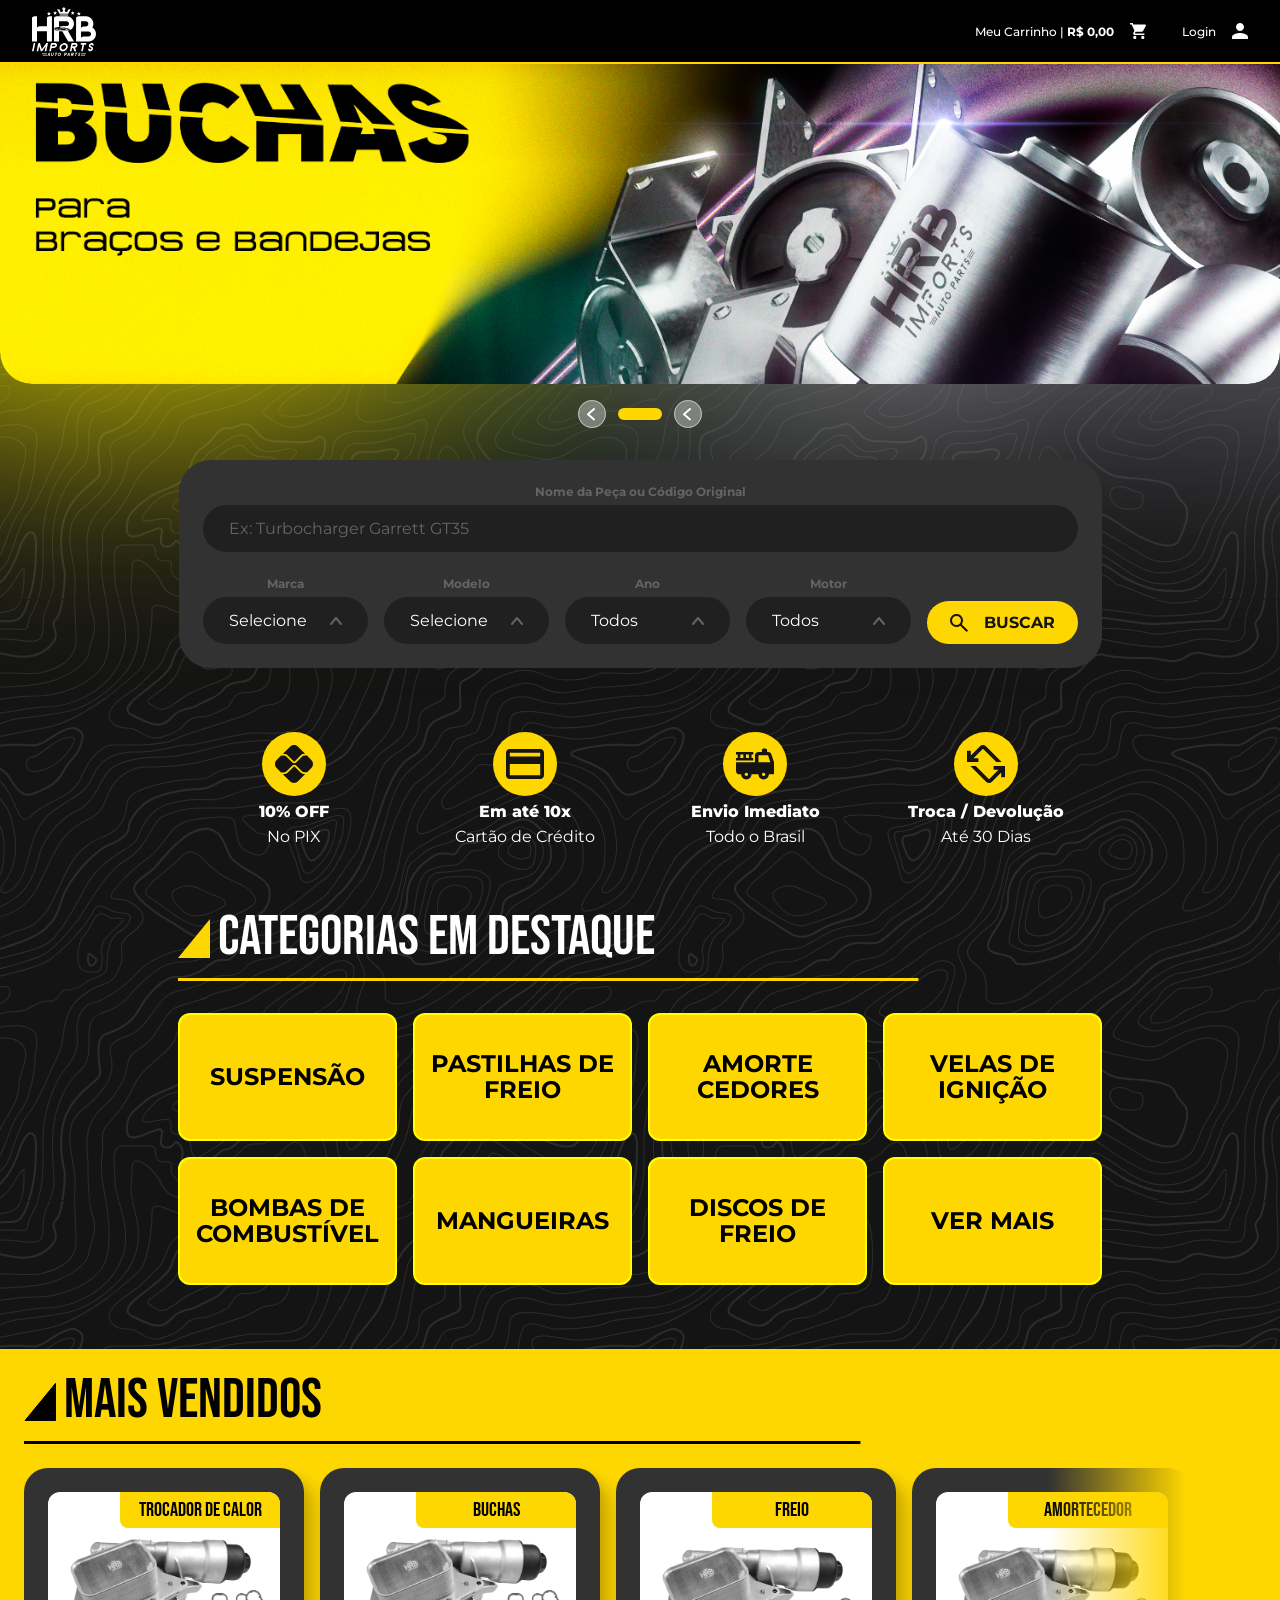
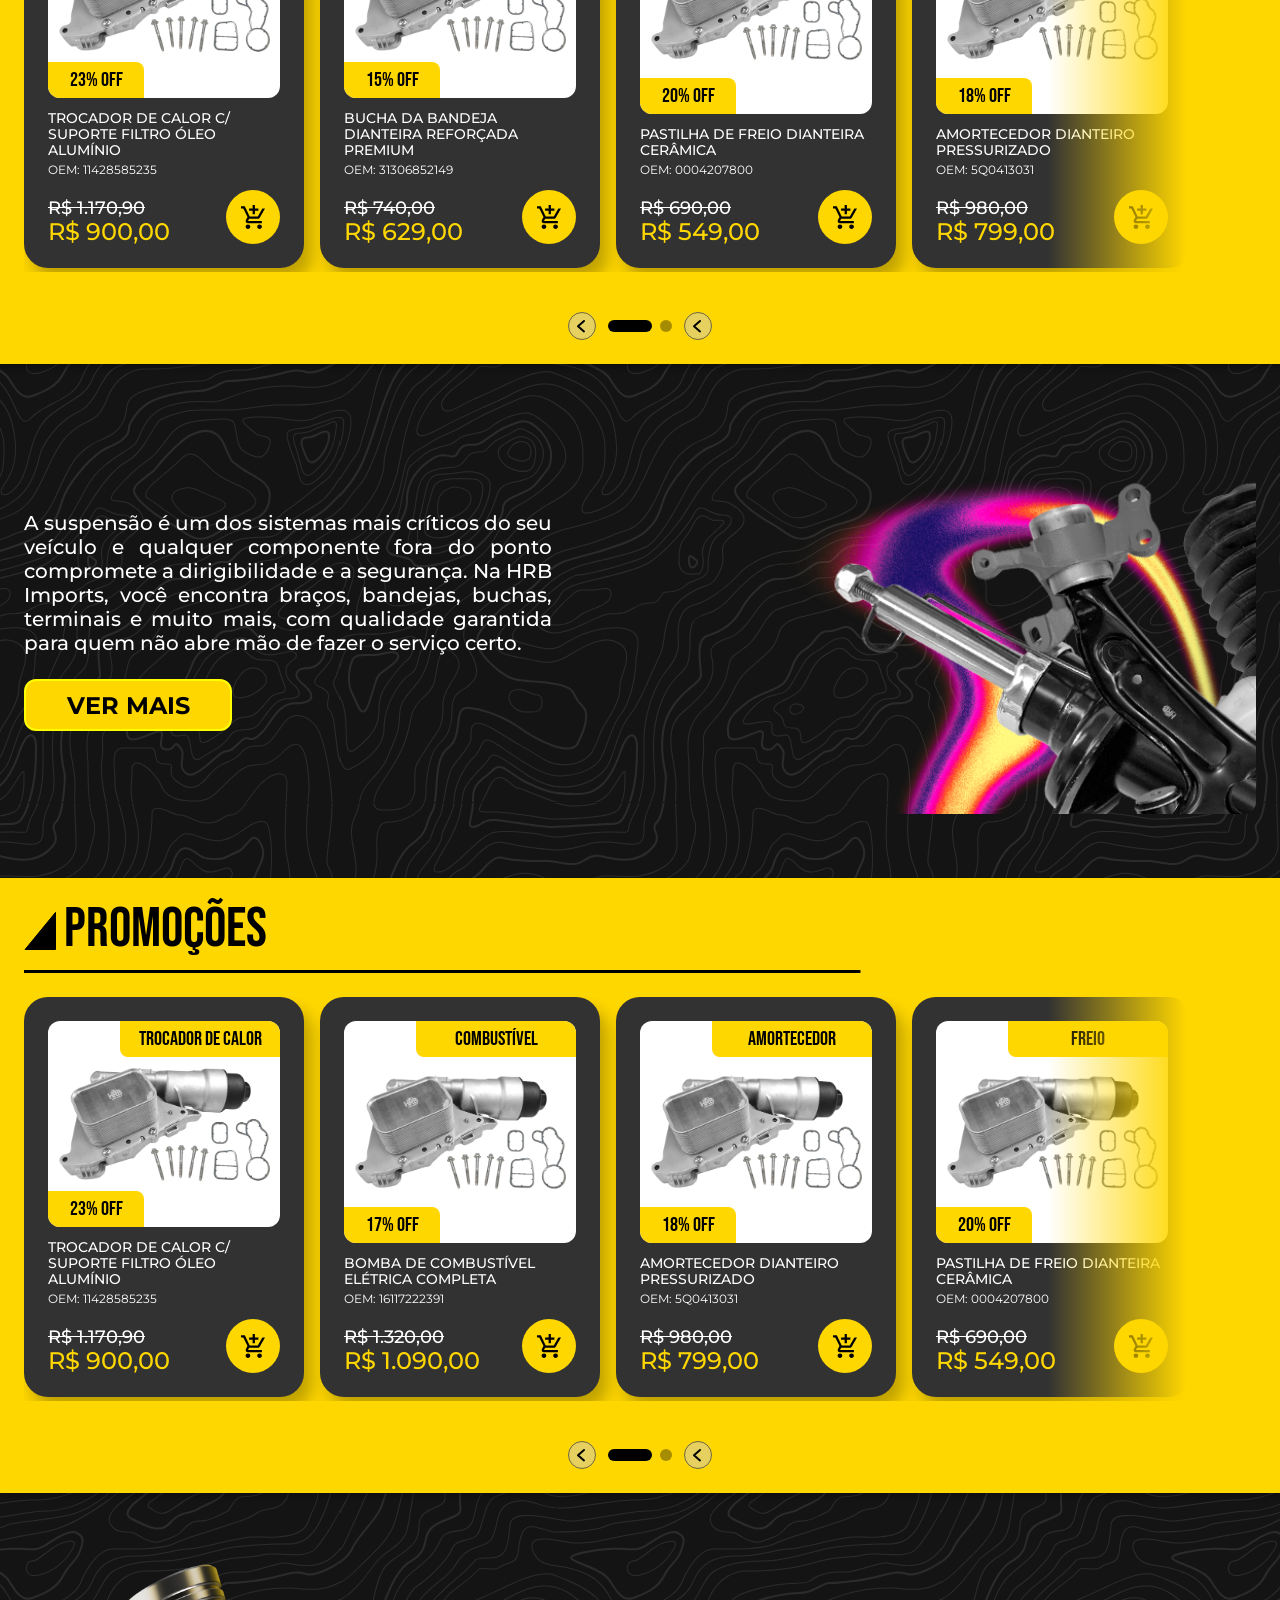
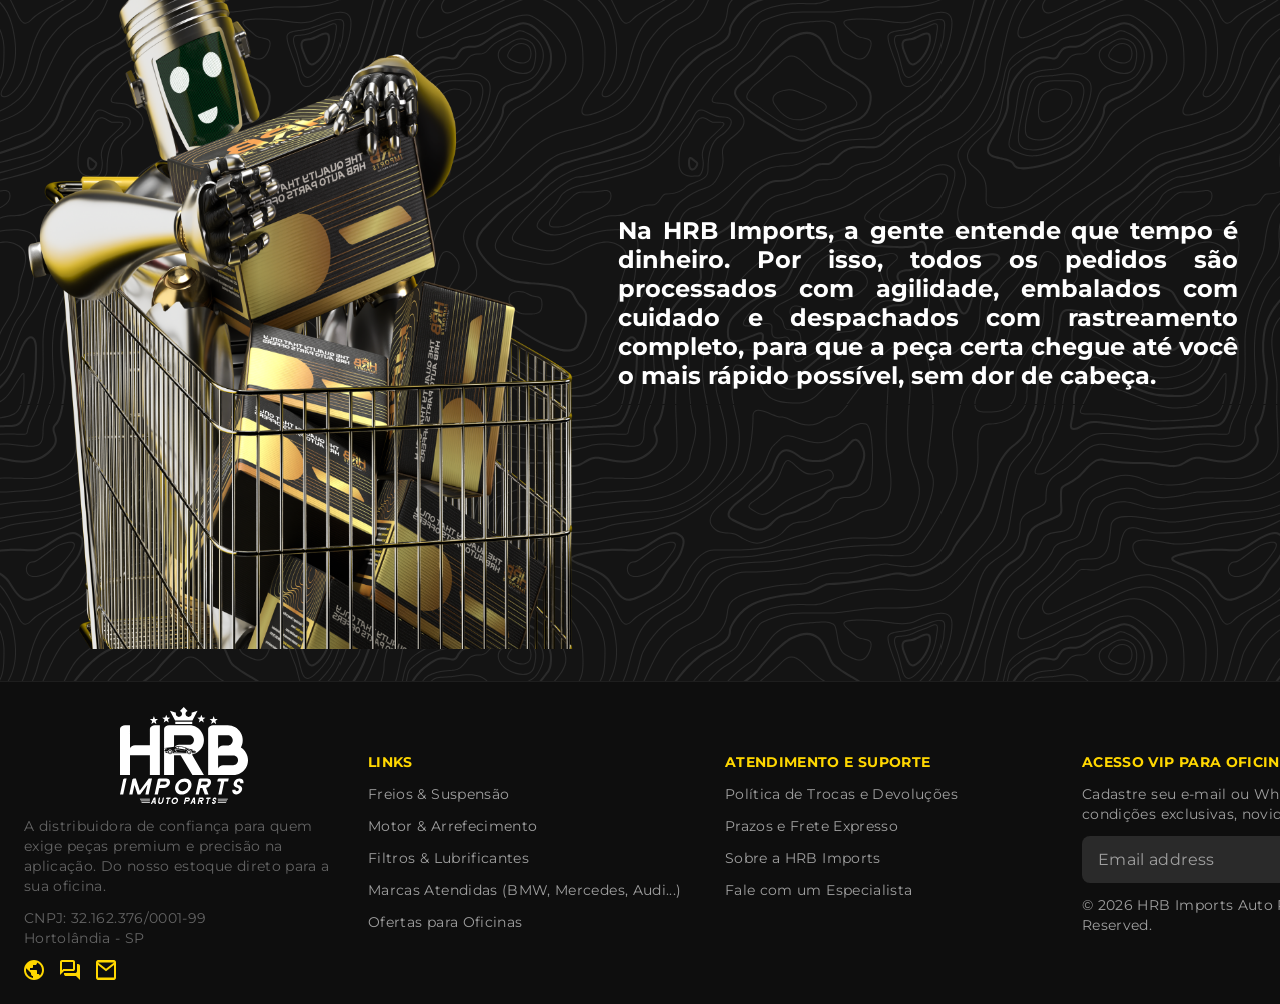
==== commit f741777b: "REFACTOR" ====
--- a/index.html
+++ b/index.html
@@ -5,7 +5,7 @@
     <meta name="viewport" content="width=device-width, initial-scale=1.0" />
     <meta
       name="description"
-      content="HRB Imports Auto Parts - pecas premium para oficinas, com busca por codigo OEM, marca, modelo e ano."
+      content="HRB Imports Auto Parts - peças premium para oficinas, com busca por código OEM, marca, modelo e ano."
     />
     <title>HRB Imports Auto Parts</title>
     <link rel="preconnect" href="https://fonts.googleapis.com" />
@@ -17,213 +17,251 @@
     <link rel="stylesheet" href="styles.css" />
   </head>
   <body>
-    <header class="topbar">
-      <a class="brand" href="#inicio" aria-label="HRB Imports">
-        <img src="assets/top-logo.svg" alt="HRB Imports" />
+    <header class="top-manager">
+      <a class="brand" href="index.html" aria-label="HRB Imports">
+        <img src="assets/figma/header-logo.svg" alt="HRB Imports" />
       </a>
-      <nav class="desktop-nav" aria-label="Principal">
-        <a href="#categorias">Categorias</a>
-        <a href="#mais-vendidos">Mais vendidos</a>
-        <a href="#promocoes">Promocoes</a>
-        <a href="#atendimento">Atendimento</a>
-      </nav>
-      <div class="header-actions">
-        <button class="text-action" type="button" id="cartButton">
-          <span>Meu Carrinho</span>
-          <strong id="cartTotal">R$ 0,00</strong>
+      <div class="top-actions">
+        <button class="top-action" type="button" id="cartButton">
+          <span>Meu Carrinho&nbsp;|&nbsp;<strong id="cartTotal">R$ 0,00</strong></span>
+          <img src="assets/figma/header-cart-icon.svg" alt="" aria-hidden="true" />
         </button>
-        <a class="text-action" href="cadastro.html">Login</a>
-        <button class="menu-button" type="button" id="menuToggle" aria-label="Abrir menu">
-          <span></span>
-          <span></span>
-          <span></span>
+        <button class="top-action" type="button" id="loginButton">
+          <span>Login</span>
+          <img src="assets/figma/header-user-icon.svg" alt="" aria-hidden="true" />
         </button>
       </div>
     </header>
 
-    <main id="inicio">
+    <main>
       <section class="hero" aria-label="Destaque principal">
-        <img class="hero-image" src="assets/hero-banner.png" alt="Buchas para bracos e bandejas HRB Imports" />
-      </section>
-
-      <section class="search-shell" aria-label="Busca de pecas">
-        <form class="part-search" id="searchForm">
-          <label class="full-field">
-            <span>Nome da peca ou codigo original</span>
-            <input id="searchInput" name="search" type="search" placeholder="Ex: Turbocharger Garrett GT35" />
+        <div class="hero-glow" aria-hidden="true">
+          <img src="assets/figma/hero-banner.png" alt="" />
+        </div>
+        <div class="hero-banner">
+          <img src="assets/figma/hero-banner.png" alt="Buchas para braços e bandejas HRB Imports" />
+        </div>
+        <div class="slider" data-slider="hero">
+          <button class="slider-arrow" type="button" data-dir="-1" aria-label="Banner anterior">
+            <img src="assets/figma/slider-arrow-left.svg" alt="" aria-hidden="true" />
+          </button>
+          <div class="slider-dots" data-dots></div>
+          <button class="slider-arrow" type="button" data-dir="1" aria-label="Próximo banner">
+            <img src="assets/figma/slider-arrow-right.svg" alt="" aria-hidden="true" />
+          </button>
+        </div>
+      </section>
+
+      <div class="part1">
+        <form class="search-frame reveal" id="searchForm" action="resultados.html">
+          <label class="input-field">
+            <span>Nome da Peça ou Código Original</span>
+            <input id="searchInput" name="q" type="search" placeholder="Ex: Turbocharger Garrett GT35" />
           </label>
-          <label>
-            <span>Marca</span>
-            <select id="brandSelect" name="brand">
-              <option value="">Todas</option>
-              <option>BMW</option>
-              <option>Mercedes-Benz</option>
-              <option>Audi</option>
-              <option>Volkswagen</option>
-            </select>
-          </label>
-          <label>
-            <span>Modelo</span>
-            <select id="modelSelect" name="model">
-              <option value="">Todos</option>
-              <option>320i</option>
-              <option>X1</option>
-              <option>C180</option>
-              <option>A3</option>
-              <option>Jetta</option>
-            </select>
-          </label>
-          <label>
-            <span>Ano</span>
-            <select id="yearSelect" name="year">
-              <option value="">Todos</option>
-              <option>2024</option>
-              <option>2023</option>
-              <option>2022</option>
-              <option>2021</option>
-              <option>2020</option>
-            </select>
-          </label>
-          <button class="primary-button" type="submit" aria-label="Buscar pecas">
-            <span>Buscar</span>
-          </button>
+          <div class="search-row">
+            <label class="input-field">
+              <span>Marca</span>
+              <select id="brandSelect" name="brand">
+                <option value="">Selecione</option>
+                <option>BMW</option>
+                <option>Mercedes-Benz</option>
+                <option>Audi</option>
+                <option>Volkswagen</option>
+              </select>
+            </label>
+            <label class="input-field">
+              <span>Modelo</span>
+              <select id="modelSelect" name="model">
+                <option value="">Selecione</option>
+                <option>320i</option>
+                <option>X1</option>
+                <option>C180</option>
+                <option>A3</option>
+                <option>Jetta</option>
+              </select>
+            </label>
+            <label class="input-field">
+              <span>Ano</span>
+              <select id="yearSelect" name="year">
+                <option value="">Todos</option>
+                <option>2024</option>
+                <option>2023</option>
+                <option>2022</option>
+                <option>2021</option>
+                <option>2020</option>
+              </select>
+            </label>
+            <label class="input-field">
+              <span>Motor</span>
+              <select id="engineSelect" name="engine">
+                <option value="">Todos</option>
+                <option>1.6</option>
+                <option>2.0 Turbo</option>
+                <option>3.0</option>
+              </select>
+            </label>
+            <button class="search-button" type="submit">
+              <img src="assets/figma/search-icon.svg" alt="" aria-hidden="true" />
+              <span>Buscar</span>
+            </button>
+          </div>
         </form>
-      </section>
-
-      <section class="trust-row" aria-label="Beneficios">
-        <article>
-          <span class="benefit-icon">OEM</span>
-          <strong>Peca certa no fit</strong>
-          <small>Validacao por codigo original</small>
-        </article>
-        <article>
-          <span class="benefit-icon">NF</span>
-          <strong>Nota fiscal</strong>
-          <small>Garantia de procedencia</small>
-        </article>
-        <article>
-          <span class="benefit-icon">24h</span>
-          <strong>Envio em ate 24h</strong>
-          <small>Todo o Brasil</small>
-        </article>
-        <article>
-          <span class="benefit-icon">VIP</span>
-          <strong>Oficinas e lojistas</strong>
-          <small>Condicoes especiais</small>
-        </article>
-      </section>
-
-      <section class="section-wrap categories-section" id="categorias">
-        <div class="section-title">
-          <span></span>
-          <h1>Categorias em Destaque</h1>
-        </div>
-        <div class="category-grid" id="categoryGrid" aria-label="Filtros de categoria">
-          <button type="button" data-category="Suspensao">Suspensao</button>
-          <button type="button" data-category="Pastilhas de Freio">Pastilhas de Freio</button>
-          <button type="button" data-category="Amortecedores">Amortecedores</button>
-          <button type="button" data-category="Velas de Ignicao">Velas de Ignicao</button>
-          <button type="button" data-category="Bombas de Combustivel">Bombas de Combustivel</button>
-          <button type="button" data-category="Mangueiras">Mangueiras</button>
-          <button type="button" data-category="Discos de Freio">Discos de Freio</button>
-          <button type="button" data-category="">Ver Mais</button>
-        </div>
-      </section>
-
-      <section class="product-band" id="mais-vendidos">
-        <div class="band-header">
-          <div class="section-title dark">
-            <span></span>
+
+        <section class="benefits reveal" aria-label="Benefícios">
+          <article class="benefit">
+            <img src="assets/figma/benefit-pix.svg" alt="" aria-hidden="true" />
+            <strong>10% OFF</strong>
+            <small>No PIX</small>
+          </article>
+          <article class="benefit">
+            <img src="assets/figma/benefit-card.svg" alt="" aria-hidden="true" />
+            <strong>Em até 10x</strong>
+            <small>Cartão de Crédito</small>
+          </article>
+          <article class="benefit">
+            <img src="assets/figma/benefit-shipping.svg" alt="" aria-hidden="true" />
+            <strong>Envio Imediato</strong>
+            <small>Todo o Brasil</small>
+          </article>
+          <article class="benefit">
+            <img src="assets/figma/benefit-exchange.svg" alt="" aria-hidden="true" />
+            <strong>Troca / Devolução</strong>
+            <small>Até 30 Dias</small>
+          </article>
+        </section>
+
+        <section class="categories reveal" id="categorias" aria-label="Categorias em destaque">
+          <div class="section-title">
+            <div class="title-row">
+              <img src="assets/figma/title-triangle-yellow.svg" alt="" aria-hidden="true" />
+              <h1>Categorias em Destaque</h1>
+            </div>
+            <img class="title-line" src="assets/figma/title-line-yellow.svg" alt="" aria-hidden="true" />
+          </div>
+          <div class="category-buttons">
+            <button class="category-button" type="button" data-category="Suspensão">Suspensão</button>
+            <button class="category-button" type="button" data-category="Pastilhas de Freio">Pastilhas de<br />freio</button>
+            <button class="category-button" type="button" data-category="Amortecedores">Amorte<br />cedores</button>
+            <button class="category-button" type="button" data-category="Velas de Ignição">Velas de<br />ignição</button>
+            <button class="category-button" type="button" data-category="Bombas de Combustível">Bombas de<br />combustível</button>
+            <button class="category-button" type="button" data-category="Mangueiras">Mangueiras</button>
+            <button class="category-button" type="button" data-category="Discos de Freio">Discos de<br />freio</button>
+            <button class="category-button" type="button" data-category="">Ver Mais</button>
+          </div>
+        </section>
+      </div>
+
+      <section class="band reveal" id="mais-vendidos" aria-label="Mais vendidos">
+        <div class="section-title dark">
+          <div class="title-row">
+            <img src="assets/figma/title-triangle-black.svg" alt="" aria-hidden="true" />
             <h2>Mais Vendidos</h2>
           </div>
-          <div class="slider-actions">
-            <button type="button" data-scroll="bestSellers" data-direction="-1" aria-label="Voltar mais vendidos">&#8249;</button>
-            <button type="button" data-scroll="bestSellers" data-direction="1" aria-label="Avancar mais vendidos">&#8250;</button>
-          </div>
+          <img class="title-line" src="assets/figma/title-line-black.svg" alt="" aria-hidden="true" />
         </div>
         <div class="product-rail" id="bestSellers"></div>
-      </section>
-
-      <section class="feature-split">
-        <div class="feature-copy">
+        <div class="slider dark" data-slider="bestSellers">
+          <button class="slider-arrow" type="button" data-dir="-1" aria-label="Voltar mais vendidos">
+            <img src="assets/figma/slider-arrow-left-black.svg" alt="" aria-hidden="true" />
+          </button>
+          <div class="slider-dots" data-dots></div>
+          <button class="slider-arrow" type="button" data-dir="1" aria-label="Avançar mais vendidos">
+            <img src="assets/figma/slider-arrow-right-black.svg" alt="" aria-hidden="true" />
+          </button>
+        </div>
+        <div class="band-fade" aria-hidden="true"></div>
+      </section>
+
+      <section class="separator reveal" aria-label="Suspensão">
+        <div class="separator-copy">
           <p>
-            A suspensao e um dos sistemas mais criticos do seu veiculo e qualquer componente fora do ponto compromete a dirigibilidade e a seguranca.
-            Na HRB Imports, voce encontra bracos, bandejas, buchas, terminais e muito mais, com qualidade garantida para quem nao abre mao de fazer o servico certo.
+            A suspensão é um dos sistemas mais críticos do seu veículo e qualquer componente fora do ponto compromete a
+            dirigibilidade e a segurança. Na HRB Imports, você encontra braços, bandejas, buchas, terminais e muito mais,
+            com qualidade garantida para quem não abre mão de fazer o serviço certo.
           </p>
-          <a class="secondary-button" href="#promocoes">Ver mais</a>
-        </div>
-        <img src="assets/banner-suspensao.png" alt="Componentes de suspensao premium" />
-      </section>
-
-      <section class="product-band" id="promocoes">
-        <div class="band-header">
-          <div class="section-title dark">
-            <span></span>
-            <h2>Promocoes</h2>
-          </div>
-          <div class="slider-actions">
-            <button type="button" data-scroll="promotions" data-direction="-1" aria-label="Voltar promocoes">&#8249;</button>
-            <button type="button" data-scroll="promotions" data-direction="1" aria-label="Avancar promocoes">&#8250;</button>
-          </div>
+          <a class="yellow-button" href="resultados.html?category=Suspens%C3%A3o">Ver mais</a>
+        </div>
+        <div class="separator-banner">
+          <img src="assets/figma/banner-suspensao.png" alt="Componentes de suspensão premium" />
+        </div>
+      </section>
+
+      <section class="band reveal" id="promocoes" aria-label="Promoções">
+        <div class="section-title dark">
+          <div class="title-row">
+            <img src="assets/figma/title-triangle-black.svg" alt="" aria-hidden="true" />
+            <h2>Promoções</h2>
+          </div>
+          <img class="title-line" src="assets/figma/title-line-black.svg" alt="" aria-hidden="true" />
         </div>
         <div class="product-rail" id="promotions"></div>
-      </section>
-
-      <section class="delivery-block" id="atendimento">
-        <img src="assets/delivery.png" alt="Carrinho com pecas automotivas HRB Imports" />
+        <div class="slider dark" data-slider="promotions">
+          <button class="slider-arrow" type="button" data-dir="-1" aria-label="Voltar promoções">
+            <img src="assets/figma/slider-arrow-left-black.svg" alt="" aria-hidden="true" />
+          </button>
+          <div class="slider-dots" data-dots></div>
+          <button class="slider-arrow" type="button" data-dir="1" aria-label="Avançar promoções">
+            <img src="assets/figma/slider-arrow-right-black.svg" alt="" aria-hidden="true" />
+          </button>
+        </div>
+        <div class="band-fade" aria-hidden="true"></div>
+      </section>
+
+      <section class="robot-cta reveal" aria-label="Entrega rápida">
+        <img src="assets/figma/robot.png" alt="Robô HRB com carrinho de peças" />
         <p>
-          Na HRB Imports, a gente entende que tempo e dinheiro. Por isso, todos os pedidos sao processados com agilidade,
-          embalados com cuidado e despachados com rastreamento completo para que a peca certa chegue ate voce o mais rapido possivel.
+          Na HRB Imports, a gente entende que tempo é dinheiro. Por isso, todos os pedidos são processados com agilidade,
+          embalados com cuidado e despachados com rastreamento completo, para que a peça certa chegue até você o mais
+          rápido possível, sem dor de cabeça.
         </p>
       </section>
     </main>
 
-    <aside class="cart-drawer" id="cartDrawer" aria-hidden="true">
-      <div class="cart-panel">
-        <button type="button" class="close-cart" id="closeCart" aria-label="Fechar carrinho">&times;</button>
-        <h2>Carrinho</h2>
-        <div id="cartItems" class="cart-items"></div>
-        <div class="cart-summary">
-          <span>Total</span>
-          <strong id="drawerTotal">R$ 0,00</strong>
-        </div>
-        <a class="primary-button full" href="checkout.html">
-          Finalizar compra
-        </a>
+    <footer class="footer">
+      <section class="footer-brand">
+        <img class="footer-logo" src="assets/figma/footer-logo.svg" alt="HRB Imports" />
+        <p>
+          A distribuidora de confiança para quem exige peças premium e precisão na aplicação. Do nosso estoque direto
+          para a sua oficina.
+        </p>
+        <small>CNPJ: 32.162.376/0001-99<br />Hortolândia - SP</small>
+        <div class="footer-social">
+          <a href="#" aria-label="Instagram"><img src="assets/figma/social-1.svg" alt="" /></a>
+          <a href="#" aria-label="Facebook"><img src="assets/figma/social-2.svg" alt="" /></a>
+          <a href="#" aria-label="WhatsApp"><img src="assets/figma/social-3.svg" alt="" /></a>
+        </div>
+      </section>
+      <div class="footer-cols">
+        <section class="footer-col">
+          <h4>Links</h4>
+          <a href="resultados.html?category=Pastilhas%20de%20Freio">Freios &amp; Suspensão</a>
+          <a href="resultados.html?category=Mangueiras">Motor &amp; Arrefecimento</a>
+          <a href="resultados.html">Filtros &amp; Lubrificantes</a>
+          <a href="resultados.html">Marcas Atendidas (BMW, Mercedes, Audi...)</a>
+          <a href="index.html#promocoes">Ofertas para Oficinas</a>
+        </section>
+        <section class="footer-col">
+          <h4>Atendimento e Suporte</h4>
+          <a href="#">Política de Trocas e Devoluções</a>
+          <a href="#">Prazos e Frete Expresso</a>
+          <a href="#">Sobre a HRB Imports</a>
+          <a href="#">Fale com um Especialista</a>
+        </section>
+        <section class="footer-col">
+          <h4>Acesso VIP para Oficinas</h4>
+          <p>Cadastre seu e-mail ou WhatsApp e receba condições exclusivas, novidades de estoque.</p>
+          <form class="newsletter" id="newsletterForm">
+            <input type="text" name="contact" placeholder="Email address" aria-label="Email ou WhatsApp" />
+            <button type="submit" aria-label="Cadastrar">
+              <img src="assets/figma/send-arrow.svg" alt="" aria-hidden="true" />
+            </button>
+          </form>
+          <span class="footer-copy" id="newsletterMessage">© 2026 HRB Imports Auto Parts. All Rights Reserved.</span>
+        </section>
       </div>
-    </aside>
-
-    <footer class="footer">
-      <section>
-        <img src="assets/logo.svg" alt="HRB Imports" />
-        <p>A distribuidora de confianca para quem exige pecas premium e precisao na aplicacao.</p>
-        <small>CNPJ: 32.162.376/0001-99<br />Hortolandia - SP</small>
-      </section>
-      <section>
-        <h2>Links</h2>
-        <a href="#categorias">Freios & Suspensao</a>
-        <a href="#categorias">Motor & Arrefecimento</a>
-        <a href="#categorias">Filtros & Lubrificantes</a>
-        <a href="#promocoes">Ofertas para Oficinas</a>
-      </section>
-      <section>
-        <h2>Atendimento e suporte</h2>
-        <a href="#atendimento">Politica de trocas</a>
-        <a href="#atendimento">Prazos e frete expresso</a>
-        <a href="#inicio">Sobre a HRB Imports</a>
-        <a href="#atendimento">Fale com um especialista</a>
-      </section>
-      <section>
-        <h2>Acesso VIP para oficinas</h2>
-        <p>Cadastre seu e-mail ou WhatsApp e receba condicoes exclusivas e novidades de estoque.</p>
-        <form class="newsletter" id="newsletterForm">
-          <input type="text" name="contact" placeholder="Email ou WhatsApp" aria-label="Email ou WhatsApp" />
-          <button type="submit" aria-label="Cadastrar">&gt;</button>
-        </form>
-        <small id="newsletterMessage">2026 HRB Imports Auto Parts. Todos os direitos reservados.</small>
-      </section>
     </footer>
 
+    <script src="shared.js" defer></script>
     <script src="app.js" defer></script>
   </body>
 </html>
--- a/styles.css
+++ b/styles.css
@@ -1,15 +1,23 @@
+/* ==========================================================================
+   HRB Imports — styles fiéis ao Figma "HRB Imports Site E-Commerce"
+   Tokens extraídos do design (frame Home 5:3)
+   ========================================================================== */
+
 :root {
-  --black: #050505;
-  --ink: #111111;
-  --panel: #292929;
-  --panel-strong: #333333;
-  --muted: #9d9d9d;
-  --soft: #d6d6d6;
+  --bg: #141414;
+  --panel: #323232;
+  --field: #202020;
+  --field-alt: #2a2a2a;
+  --footer-bg: #0e0e0e;
   --yellow: #ffd700;
-  --yellow-deep: #e6bd00;
+  --gray: #646464;
+  --gray-light: #a0a0a0;
   --white: #ffffff;
+  --black: #000000;
   --max: 1440px;
-  --radius: 8px;
+  --card-shadow: 8px 12px 8px rgba(0, 0, 0, 0.25);
+  --band-shadow: 0 4px 2px rgba(0, 0, 0, 0.25);
+  --ease: cubic-bezier(0.22, 1, 0.36, 1);
 }
 
 * {
@@ -17,18 +25,27 @@
 }
 
 html {
+  min-height: 100%;
   scroll-behavior: smooth;
 }
 
 body {
   margin: 0;
-  background:
-    radial-gradient(circle at 70% 12%, rgba(255, 215, 0, 0.18), transparent 24rem),
-    linear-gradient(135deg, rgba(255, 255, 255, 0.04) 1px, transparent 1px),
-    #141414;
-  background-size: auto, 28px 28px, auto;
+  min-height: 100vh;
+  display: flex;
+  flex-direction: column;
+  background: url("assets/topolog_white.svg") center / 601px 601px, var(--bg);
   color: var(--white);
   font-family: "Montserrat", Arial, sans-serif;
+}
+
+body > main {
+  flex: 1 0 auto;
+}
+
+img {
+  display: block;
+  max-width: 100%;
 }
 
 button,
@@ -37,694 +54,2339 @@
   font: inherit;
 }
 
-button,
-a {
-  -webkit-tap-highlight-color: transparent;
+button {
+  cursor: pointer;
+  border: 0;
+  background: none;
+  color: inherit;
+  padding: 0;
 }
 
 a {
   color: inherit;
   text-decoration: none;
-}
-
-.topbar {
+  -webkit-tap-highlight-color: transparent;
+}
+
+/* ==========================================================================
+   Animações / reatividade
+   ========================================================================== */
+
+.reveal {
+  opacity: 0;
+  transform: translateY(28px);
+  transition:
+    opacity 0.7s var(--ease),
+    transform 0.7s var(--ease);
+}
+
+.reveal.is-visible {
+  opacity: 1;
+  transform: none;
+}
+
+@media (prefers-reduced-motion: reduce) {
+  html {
+    scroll-behavior: auto;
+  }
+  .reveal {
+    opacity: 1;
+    transform: none;
+    transition: none;
+  }
+}
+
+/* ==========================================================================
+   Header — Lay.Top.Manager (64px, preto, borda amarela 2px)
+   ========================================================================== */
+
+.top-manager {
   position: sticky;
   top: 0;
-  z-index: 50;
-  display: flex;
-  align-items: center;
-  gap: 32px;
-  width: 100%;
-  min-height: 64px;
-  padding: 7px clamp(16px, 3vw, 32px);
+  z-index: 60;
+  display: flex;
+  align-items: center;
+  gap: 10px;
+  height: 64px;
+  padding: 7px 32px;
+  background: var(--black);
   border-bottom: 2px solid var(--yellow);
-  background: rgba(0, 0, 0, 0.95);
-  backdrop-filter: blur(14px);
-}
-
-.brand {
-  display: inline-flex;
+}
+
+.top-manager .brand img {
   width: 64px;
   height: 49px;
-}
-
-.brand img {
+  transition: transform 0.3s var(--ease);
+}
+
+.top-manager .brand:hover img {
+  transform: scale(1.06);
+}
+
+.top-actions {
+  flex: 1;
+  display: flex;
+  align-items: center;
+  justify-content: flex-end;
+  gap: 36px;
+}
+
+.top-action {
+  display: flex;
+  align-items: center;
+  gap: 16px;
+  font-size: 12px;
+  font-weight: 500;
+  color: var(--white);
+  white-space: nowrap;
+  transition: color 0.25s ease;
+}
+
+.top-action img {
+  width: 16px;
+  height: 16px;
+  transition: transform 0.25s var(--ease);
+}
+
+.top-action:hover {
+  color: var(--yellow);
+}
+
+.top-action:hover img {
+  transform: scale(1.2);
+}
+
+/* ==========================================================================
+   Hero — Banner com glow desfocado atrás + slider
+   ========================================================================== */
+
+.hero {
+  position: relative;
+}
+
+.hero-glow {
+  position: absolute;
+  inset: 0 -150px auto;
+  aspect-ratio: 1740 / 360;
+  filter: blur(128px);
+  pointer-events: none;
+  z-index: -1;
+}
+
+.hero-glow img,
+.hero-banner img {
   width: 100%;
   height: 100%;
-  object-fit: contain;
-}
-
-.desktop-nav {
-  display: flex;
-  gap: 22px;
-  margin-left: auto;
-  color: var(--soft);
+  object-fit: cover;
+  border-radius: 0 0 32px 32px;
+}
+
+.hero-banner {
+  aspect-ratio: 1500 / 375;
+  width: 100%;
+  overflow: hidden;
+  border-radius: 0 0 32px 32px;
+}
+
+/* Slider (setas + dots) */
+.slider {
+  display: flex;
+  align-items: center;
+  justify-content: center;
+  gap: 4px;
+  height: 28px;
+  margin-top: 16px;
+}
+
+.slider-arrow {
+  width: 28px;
+  height: 28px;
+  transition: transform 0.25s var(--ease), opacity 0.25s ease;
+}
+
+.slider-arrow:hover {
+  transform: scale(1.15);
+}
+
+.slider-arrow:active {
+  transform: scale(0.95);
+}
+
+.slider-arrow img {
+  width: 100%;
+  height: 100%;
+}
+
+.slider-dots {
+  display: flex;
+  align-items: center;
+  gap: 8px;
+  padding: 0 8px;
+}
+
+.slider-dot {
+  width: 12px;
+  height: 12px;
+  border-radius: 999px;
+  background: var(--gray);
+  transition: all 0.35s var(--ease);
+}
+
+.slider-dot.is-active {
+  width: 44px;
+  background: var(--yellow);
+}
+
+.slider.dark .slider-dot {
+  background: rgba(0, 0, 0, 0.35);
+}
+
+.slider.dark .slider-dot.is-active {
+  background: var(--black);
+}
+
+/* ==========================================================================
+   Part 1 — busca, benefícios e categorias (coluna central 923px)
+   ========================================================================== */
+
+.part1 {
+  display: flex;
+  flex-direction: column;
+  align-items: center;
+  gap: 64px;
+  padding: 32px;
+}
+
+/* Search.Frame */
+.search-frame {
+  width: min(923px, 100%);
+  display: flex;
+  flex-direction: column;
+  gap: 24px;
+  padding: 24px;
+  border-radius: 32px;
+  background: var(--panel);
+}
+
+.input-field {
+  display: flex;
+  flex-direction: column;
+  gap: 6px;
+  width: 100%;
+}
+
+.input-field > span {
+  align-self: center;
+  padding: 0 24px;
+  font-size: 12px;
+  font-weight: 700;
+  color: var(--gray);
+}
+
+.input-field input,
+.input-field select {
+  width: 100%;
+  padding: 12px 24px;
+  border: 2px solid transparent;
+  border-radius: 32px;
+  background: var(--field);
+  color: var(--white);
+  font-size: 16px;
+  outline: none;
+  appearance: none;
+  transition: border-color 0.25s ease, box-shadow 0.25s ease;
+}
+
+.input-field select {
+  background-image: url("assets/figma/select-chevron.svg");
+  background-repeat: no-repeat;
+  background-position: right 24px center;
+  background-size: 12px 8px;
+  cursor: pointer;
+}
+
+.input-field input::placeholder {
+  color: var(--gray);
+}
+
+.input-field select:invalid,
+.input-field select option[value=""] {
+  color: var(--gray);
+}
+
+.input-field input:focus,
+.input-field select:focus {
+  border-color: var(--yellow);
+  box-shadow: 0 0 0 4px rgba(255, 215, 0, 0.12);
+}
+
+.search-row {
+  display: flex;
+  align-items: flex-end;
+  gap: 16px;
+}
+
+.search-row .input-field {
+  flex: 1;
+  min-width: 0;
+}
+
+.search-button {
+  display: flex;
+  align-items: center;
+  justify-content: center;
+  gap: 16px;
+  width: 151px;
+  flex-shrink: 0;
+  padding: 12px 24px;
+  border-radius: 32px;
+  background: var(--yellow);
+  color: var(--bg);
+  font-size: 16px;
+  font-weight: 700;
+  text-transform: uppercase;
+  transition: transform 0.25s var(--ease), box-shadow 0.25s ease, filter 0.25s ease;
+}
+
+.search-button img {
+  width: 18px;
+  height: 18px;
+}
+
+.search-button:hover {
+  transform: translateY(-2px);
+  box-shadow: 0 8px 20px rgba(255, 215, 0, 0.35);
+}
+
+.search-button:active {
+  transform: translateY(0) scale(0.97);
+}
+
+/* Benefícios */
+.benefits {
+  width: min(923px, 100%);
+  display: flex;
+  align-items: center;
+  justify-content: center;
+  min-height: 96px;
+}
+
+.benefit {
+  flex: 1;
+  display: flex;
+  flex-direction: column;
+  align-items: center;
+  gap: 6px;
+  transition: transform 0.3s var(--ease);
+}
+
+.benefit:hover {
+  transform: translateY(-4px);
+}
+
+.benefit img {
+  width: 64px;
+  height: 64px;
+}
+
+.benefit strong {
+  font-size: 16px;
+  font-weight: 800;
+  color: var(--white);
+}
+
+.benefit small {
+  font-size: 16px;
+  font-weight: 400;
+  color: var(--white);
+  text-align: center;
+}
+
+/* Título de seção (triângulo + Bebas 56 + linha) */
+.section-title {
+  display: flex;
+  flex-direction: column;
+  gap: 12px;
+  align-items: flex-start;
+}
+
+.section-title .title-row {
+  display: flex;
+  align-items: center;
+  gap: 8px;
+}
+
+.section-title .title-row img {
+  width: 32px;
+  height: 39px;
+}
+
+.section-title h1,
+.section-title h2 {
+  margin: 0;
+  font-family: "Bebas Neue", sans-serif;
+  font-weight: 400;
+  font-size: 56px;
+  line-height: 1;
+  color: var(--white);
+  white-space: nowrap;
+}
+
+.section-title .title-line {
+  width: 100%;
+  height: 3px;
+}
+
+.section-title.dark h1,
+.section-title.dark h2 {
+  color: var(--black);
+}
+
+/* Categorias em destaque */
+.categories {
+  width: min(925px, 100%);
+  display: flex;
+  flex-direction: column;
+  gap: 32px;
+}
+
+.category-buttons {
+  display: flex;
+  flex-wrap: wrap;
+  justify-content: center;
+  align-content: center;
+  gap: 16px;
+}
+
+.category-button {
+  display: flex;
+  align-items: center;
+  justify-content: center;
+  width: 219px;
+  height: 128px;
+  padding: 12px;
+  border: 2px solid yellow;
+  border-radius: 12px;
+  background: var(--yellow);
+  color: var(--black);
+  font-size: 24px;
+  font-weight: 700;
+  text-transform: uppercase;
+  text-align: center;
+  line-height: 1.1;
+  transition: transform 0.3s var(--ease), box-shadow 0.3s ease, background 0.3s ease;
+}
+
+.category-button:hover {
+  transform: translateY(-5px) scale(1.02);
+  box-shadow: 0 14px 28px rgba(255, 215, 0, 0.3);
+}
+
+.category-button:active {
+  transform: scale(0.97);
+}
+
+.category-button.is-active {
+  background: var(--black);
+  color: var(--yellow);
+  border-color: var(--yellow);
+}
+
+/* ==========================================================================
+   Faixa amarela — Lay.TopSellers (Mais Vendidos / Promoções)
+   ========================================================================== */
+
+.band {
+  position: relative;
+  width: 100%;
+  display: flex;
+  flex-direction: column;
+  justify-content: center;
+  gap: 24px;
+  padding: 24px;
+  margin: 32px 0;
+  background: var(--yellow);
+  filter: drop-shadow(var(--band-shadow));
+}
+
+.band-fade {
+  position: absolute;
+  top: 0;
+  right: 0;
+  bottom: 0;
+  width: 232px;
+  background: linear-gradient(to right, rgba(255, 215, 0, 0) 0%, var(--yellow) 59.6%);
+  pointer-events: none;
+  z-index: 2;
+}
+
+.product-rail {
+  display: flex;
+  align-items: center;
+  gap: 16px;
+  overflow-x: auto;
+  scroll-behavior: smooth;
+  scrollbar-width: none;
+  padding-bottom: 4px;
+}
+
+.product-rail::-webkit-scrollbar {
+  display: none;
+}
+
+/* Card de produto (280x400, #323232, radius 24) */
+.card {
+  display: flex;
+  flex-direction: column;
+  gap: 12px;
+  width: 280px;
+  height: 400px;
+  flex-shrink: 0;
+  padding: 24px;
+  border-radius: 24px;
+  background: var(--panel);
+  filter: drop-shadow(var(--card-shadow));
+  transition: transform 0.35s var(--ease), filter 0.35s ease;
+  cursor: pointer;
+}
+
+.card:hover {
+  transform: translateY(-8px);
+  filter: drop-shadow(8px 18px 14px rgba(0, 0, 0, 0.35));
+}
+
+.card-image {
+  position: relative;
+  flex: 1;
+  min-height: 0;
+  width: 100%;
+  border-radius: 12px;
+  background: var(--white);
+  overflow: hidden;
+}
+
+.card-image > img {
+  width: 100%;
+  height: 100%;
+  object-fit: cover;
+  border-radius: 12px;
+  transition: transform 0.5s var(--ease);
+}
+
+.card:hover .card-image > img {
+  transform: scale(1.07);
+}
+
+.card-tag {
+  position: absolute;
+  top: 0;
+  right: 0;
+  display: flex;
+  align-items: center;
+  justify-content: center;
+  width: 160px;
+  height: 36px;
+  border-radius: 0 0 0 8px;
+  background: var(--yellow);
+  color: var(--black);
+  font-family: "Bebas Neue", sans-serif;
+  font-size: 20px;
+  text-align: center;
+  line-height: 1;
+}
+
+.card-discount {
+  position: absolute;
+  bottom: 0;
+  left: 0;
+  display: flex;
+  align-items: center;
+  justify-content: center;
+  width: 96px;
+  height: 36px;
+  border-radius: 0 8px 0 0;
+  background: var(--yellow);
+  color: var(--black);
+  font-family: "Bebas Neue", sans-serif;
+  font-size: 20px;
+  line-height: 1;
+}
+
+.card-info {
+  display: flex;
+  flex-direction: column;
+  justify-content: space-between;
+  gap: 12px;
+  flex-shrink: 0;
+}
+
+.card-text {
+  display: flex;
+  flex-direction: column;
+  gap: 4px;
+  text-transform: uppercase;
+  color: var(--white);
+}
+
+.card-name {
+  margin: 0;
+  font-size: 14px;
+  font-weight: 500;
+  line-height: 16px;
+  display: -webkit-box;
+  -webkit-line-clamp: 3;
+  -webkit-box-orient: vertical;
+  overflow: hidden;
+}
+
+.card-oem {
+  margin: 0;
+  font-size: 12px;
+  font-weight: 400;
+  line-height: 16px;
+  white-space: nowrap;
+}
+
+.card-price-row {
+  display: flex;
+  align-items: flex-end;
+  justify-content: space-between;
+  gap: 8px;
+}
+
+.card-prices {
+  display: flex;
+  flex-direction: column;
+  text-transform: uppercase;
+}
+
+.card-old-price {
+  font-size: 18px;
+  font-weight: 500;
+  line-height: 24px;
+  color: var(--white);
+  text-decoration: line-through;
+}
+
+.card-price {
+  font-size: 24px;
+  font-weight: 500;
+  line-height: 24px;
+  color: var(--yellow);
+}
+
+.card-add {
+  display: flex;
+  align-items: center;
+  justify-content: center;
+  width: 54px;
+  height: 54px;
+  border-radius: 64px;
+  background: var(--yellow);
+  flex-shrink: 0;
+  transition: transform 0.3s var(--ease), box-shadow 0.3s ease;
+}
+
+.card-add img {
+  width: 24px;
+  height: 24px;
+}
+
+.card-add:hover {
+  transform: scale(1.12) rotate(8deg);
+  box-shadow: 0 6px 16px rgba(0, 0, 0, 0.35);
+}
+
+.card-add:active {
+  transform: scale(0.95);
+}
+
+.card-add.added {
+  animation: addPop 0.45s var(--ease);
+}
+
+@keyframes addPop {
+  0% { transform: scale(1); }
+  40% { transform: scale(1.35); }
+  100% { transform: scale(1); }
+}
+
+/* ==========================================================================
+   Separador — texto + banner suspensão
+   ========================================================================== */
+
+.separator {
+  display: flex;
+  align-items: center;
+  gap: 33px;
+  padding: 32px 24px;
+}
+
+.separator-copy {
+  width: 548px;
+  flex-shrink: 0;
+  display: flex;
+  flex-direction: column;
+  gap: 24px;
+}
+
+.separator-copy p {
+  margin: 0;
+  max-width: 528px;
+  font-size: 20px;
+  font-weight: 500;
+  text-align: justify;
+  color: var(--white);
+}
+
+.yellow-button {
+  display: flex;
+  align-items: center;
+  justify-content: center;
+  width: 208px;
+  height: 52px;
+  padding: 12px;
+  border: 2px solid yellow;
+  border-radius: 12px;
+  background: var(--yellow);
+  color: var(--black);
+  font-size: 24px;
+  font-weight: 700;
+  text-transform: uppercase;
+  transition: transform 0.3s var(--ease), box-shadow 0.3s ease;
+}
+
+.yellow-button:hover {
+  transform: translateY(-3px);
+  box-shadow: 0 12px 24px rgba(255, 215, 0, 0.3);
+}
+
+.yellow-button:active {
+  transform: scale(0.97);
+}
+
+.separator-banner {
+  flex: 1;
+  min-width: 0;
+  height: 386px;
+  border-radius: 12px;
+  overflow: hidden;
+}
+
+.separator-banner img {
+  width: 100%;
+  height: 100%;
+  object-fit: cover;
+  transition: transform 0.6s var(--ease);
+}
+
+.separator-banner:hover img {
+  transform: scale(1.04);
+}
+
+/* ==========================================================================
+   Robô + CTA final
+   ========================================================================== */
+
+.robot-cta {
+  display: flex;
+  align-items: center;
+  gap: 40px;
+  padding: 32px 24px;
+}
+
+.robot-cta > img {
+  width: 558px;
+  max-width: 45%;
+  transform: scaleX(-1);
+}
+
+.robot-cta p {
+  margin: 0;
+  max-width: 620px;
+  font-size: 24px;
+  font-weight: 700;
+  text-align: justify;
+  color: var(--white);
+}
+
+/* ==========================================================================
+   Footer
+   ========================================================================== */
+
+.footer {
+  display: flex;
+  align-items: center;
+  gap: 24px;
+  padding: 25px 24px 24px;
+  background: var(--footer-bg);
+  border-top: 1px solid rgba(162, 162, 162, 0.1);
+}
+
+.footer-brand {
+  width: 320px;
+  flex-shrink: 0;
+  display: flex;
+  flex-direction: column;
+  justify-content: center;
+  gap: 12px;
+}
+
+.footer-brand .footer-logo {
+  align-self: center;
+  width: 128px;
+  height: 97px;
+}
+
+.footer-brand p,
+.footer-brand small {
+  margin: 0;
+  font-size: 14px;
+  line-height: 20px;
+  letter-spacing: 0.35px;
+  color: var(--gray);
+}
+
+.footer-social {
+  display: flex;
+  gap: 16px;
+}
+
+.footer-social img {
+  width: 20px;
+  height: 20px;
+  transition: transform 0.25s var(--ease), filter 0.25s ease;
+}
+
+.footer-social a:hover img {
+  transform: scale(1.2);
+  filter: brightness(1.6);
+}
+
+.footer-cols {
+  display: flex;
+  gap: 24px;
+  flex: 1;
+}
+
+.footer-col {
+  display: flex;
+  flex-direction: column;
+  gap: 12px;
+  width: 333px;
+}
+
+.footer-col h4 {
+  margin: 0;
+  font-size: 14px;
+  font-weight: 700;
+  line-height: 20px;
+  letter-spacing: 0.35px;
+  text-transform: uppercase;
+  color: var(--yellow);
+}
+
+.footer-col a,
+.footer-col span {
+  font-size: 14px;
+  line-height: 20px;
+  letter-spacing: 0.35px;
+  color: var(--gray-light);
+  transition: color 0.25s ease, transform 0.25s ease;
+}
+
+.footer-col a:hover {
+  color: var(--yellow);
+  transform: translateX(3px);
+}
+
+.footer-col p {
+  margin: 0;
+  font-size: 14px;
+  line-height: 20px;
+  letter-spacing: 0.35px;
+  color: var(--gray-light);
+}
+
+.newsletter {
+  display: flex;
+  width: 100%;
+}
+
+.newsletter input {
+  flex: 1;
+  min-width: 0;
+  padding: 14px 16px;
+  border: 0;
+  border-radius: 8px 0 0 8px;
+  background: var(--field-alt);
+  color: var(--white);
+  font-size: 16px;
+  letter-spacing: 0.35px;
+  outline: none;
+  transition: box-shadow 0.25s ease;
+}
+
+.newsletter input::placeholder {
+  color: var(--gray-light);
+}
+
+.newsletter input:focus {
+  box-shadow: inset 0 0 0 2px var(--yellow);
+}
+
+.newsletter button {
+  display: flex;
+  align-items: center;
+  justify-content: center;
+  padding: 12px 16px;
+  border-radius: 0 8px 8px 0;
+  background: var(--yellow);
+  transition: filter 0.25s ease;
+}
+
+.newsletter button:hover {
+  filter: brightness(1.1);
+}
+
+.newsletter button img {
+  width: 19px;
+  height: 16px;
+}
+
+.footer-copy {
+  font-size: 12px;
+  line-height: 16px;
+  letter-spacing: 0.35px;
+  color: var(--gray);
+}
+
+/* ==========================================================================
+   Carrinho lateral (drawer)
+   ========================================================================== */
+
+.cart-drawer {
+  position: fixed;
+  inset: 0;
+  z-index: 90;
+  background: rgba(0, 0, 0, 0.6);
+  opacity: 0;
+  pointer-events: none;
+  transition: opacity 0.35s ease;
+}
+
+.cart-drawer.is-open {
+  opacity: 1;
+  pointer-events: auto;
+}
+
+.cart-panel {
+  position: absolute;
+  top: 0;
+  right: 0;
+  bottom: 0;
+  width: min(430px, 100%);
+  display: flex;
+  flex-direction: column;
+  gap: 16px;
+  padding: 24px;
+  background: var(--bg) url("assets/topolog_white.svg") center / 601px 601px;
+  border-left: 2px solid var(--yellow);
+  transform: translateX(100%);
+  transition: transform 0.4s var(--ease);
+  overflow-y: auto;
+}
+
+.cart-drawer.is-open .cart-panel {
+  transform: none;
+}
+
+.cart-head {
+  display: flex;
+  align-items: center;
+  justify-content: space-between;
+  padding-bottom: 12px;
+  border-bottom: 1px solid rgba(255, 255, 255, 0.12);
+}
+
+.cart-head h2 {
+  margin: 0;
+  font-size: 20px;
+  font-weight: 600;
+  color: var(--white);
+}
+
+.close-cart {
+  font-size: 28px;
+  line-height: 1;
+  color: var(--white);
+  transition: transform 0.25s ease, color 0.25s ease;
+}
+
+.close-cart:hover {
+  color: var(--yellow);
+  transform: translateX(4px);
+}
+
+.login-popup .close-cart {
+  position: absolute;
+  top: 16px;
+  right: 16px;
+}
+
+.login-popup .close-cart:hover {
+  transform: rotate(90deg);
+}
+
+.cart-items {
+  flex: 1;
+  display: flex;
+  flex-direction: column;
+  gap: 16px;
+}
+
+.cart-item {
+  display: flex;
+  gap: 14px;
+  padding: 14px;
+  border-radius: 16px;
+  background: #232323;
+  animation: cartIn 0.35s var(--ease);
+}
+
+@keyframes cartIn {
+  from { opacity: 0; transform: translateX(24px); }
+  to { opacity: 1; transform: none; }
+}
+
+.cart-item-image {
+  position: relative;
+  width: 92px;
+  height: 92px;
+  flex-shrink: 0;
+  border-radius: 8px;
+  background: var(--white);
+  overflow: hidden;
+}
+
+.cart-item-image img {
+  width: 100%;
+  height: 100%;
+  object-fit: cover;
+}
+
+.cart-item-image .mini-tag {
+  position: absolute;
+  top: 0;
+  left: 50%;
+  transform: translateX(-50%);
+  padding: 1px 6px;
+  border-radius: 0 0 4px 4px;
+  background: var(--yellow);
+  color: var(--black);
+  font-family: "Bebas Neue", sans-serif;
+  font-size: 9px;
+  white-space: nowrap;
+  z-index: 1;
+}
+
+.cart-item-info {
+  flex: 1;
+  min-width: 0;
+  display: flex;
+  flex-direction: column;
+  gap: 8px;
+}
+
+.cart-item-info strong {
+  font-size: 12px;
+  font-weight: 500;
+  text-transform: uppercase;
+  line-height: 1.3;
+  color: var(--white);
+}
+
+.cart-qty {
+  display: flex;
+  align-items: center;
+  gap: 8px;
+  font-size: 13px;
+  color: var(--gray-light);
+}
+
+.cart-qty b {
+  color: var(--white);
+  font-weight: 600;
+}
+
+.cart-qty button {
+  width: 22px;
+  height: 22px;
+  border-radius: 50%;
+  background: var(--yellow);
+  color: var(--black);
+  font-weight: 700;
+  font-size: 14px;
+  line-height: 1;
+  display: flex;
+  align-items: center;
+  justify-content: center;
+  transition: transform 0.2s ease;
+}
+
+.cart-qty button:hover {
+  transform: scale(1.15);
+}
+
+.cart-item-bottom {
+  display: flex;
+  align-items: center;
+  justify-content: space-between;
+  gap: 8px;
+}
+
+.cart-item-price {
+  font-size: 16px;
+  font-weight: 700;
+  color: var(--yellow);
+}
+
+.remove-pill {
+  padding: 5px 16px;
+  border-radius: 999px;
+  background: #9d9d9d;
+  color: var(--black);
+  font-size: 11px;
+  font-weight: 700;
+  text-transform: uppercase;
+  transition: background 0.25s ease, transform 0.25s ease;
+}
+
+.remove-pill:hover {
+  background: var(--white);
+  transform: scale(1.05);
+}
+
+.price-details {
+  display: flex;
+  flex-direction: column;
+  gap: 8px;
+  padding-top: 16px;
+  border-top: 1px solid rgba(255, 255, 255, 0.12);
+}
+
+.price-details h3 {
+  margin: 0 0 4px;
+  font-size: 20px;
+  font-weight: 600;
+  color: var(--white);
+}
+
+.price-line {
+  display: flex;
+  align-items: center;
+  justify-content: space-between;
+  font-size: 14px;
+  color: var(--gray-light);
+}
+
+.price-line.total {
+  font-size: 18px;
+  font-weight: 700;
+  color: var(--white);
+  margin-top: 4px;
+}
+
+.cart-finish {
+  width: 100%;
+  height: 56px;
+  font-size: 20px;
+  border-radius: 16px;
+}
+
+.cart-empty {
+  color: var(--gray-light);
+  text-align: center;
+  margin-top: 32px;
+}
+
+/* ==========================================================================
+   Login popup (512x640, conforme Figma 185:394)
+   ========================================================================== */
+
+.login-overlay {
+  position: fixed;
+  inset: 0;
+  z-index: 95;
+  display: flex;
+  align-items: center;
+  justify-content: center;
+  background: rgba(0, 0, 0, 0.65);
+  opacity: 0;
+  pointer-events: none;
+  transition: opacity 0.35s ease;
+}
+
+.login-overlay.is-open {
+  opacity: 1;
+  pointer-events: auto;
+}
+
+.login-popup {
+  position: relative;
+  width: min(512px, calc(100% - 32px));
+  min-height: 640px;
+  display: flex;
+  flex-direction: column;
+  align-items: center;
+  padding: 58px 40px;
+  border-radius: 16px;
+  background: var(--bg) url("assets/topolog_white.svg") center / 601px 601px;
+  border: 2px solid var(--yellow);
+  transform: translateY(24px) scale(0.97);
+  transition: transform 0.4s var(--ease);
+}
+
+.login-overlay.is-open .login-popup {
+  transform: none;
+}
+
+.login-popup .close-cart {
+  z-index: 2;
+}
+
+.login-logo {
+  width: 219px;
+  height: 166px;
+  margin-bottom: 48px;
+}
+
+.login-form {
+  width: 306px;
+  display: flex;
+  flex-direction: column;
+  gap: 16px;
+}
+
+.login-actions {
+  display: flex;
+  flex-direction: column;
+  align-items: center;
+  gap: 16px;
+  margin-top: 16px;
+}
+
+.login-actions .hint {
+  font-size: 14px;
+  color: var(--white);
+  text-align: center;
+}
+
+.pill-button {
+  display: flex;
+  align-items: center;
+  justify-content: center;
+  width: 210px;
+  padding: 8px 24px;
+  border-radius: 32px;
+  background: var(--yellow);
+  color: var(--black);
+  font-weight: 700;
+  font-size: 16px;
+  text-transform: uppercase;
+  transition: transform 0.25s var(--ease), box-shadow 0.25s ease;
+}
+
+.pill-button:hover {
+  transform: translateY(-2px);
+  box-shadow: 0 8px 20px rgba(255, 215, 0, 0.35);
+}
+
+.pill-button.ghost {
+  background: transparent;
+  color: var(--yellow);
+  border: 2px solid var(--yellow);
+}
+
+/* ==========================================================================
+   Página de Resultados (Pesquisa 213:251)
+   ========================================================================== */
+
+.results-layout {
+  display: flex;
+  align-items: flex-start;
+}
+
+.filter-sidebar {
+  width: 266px;
+  flex-shrink: 0;
+  min-height: calc(100vh - 64px);
+  padding: 48px 12px;
+  background: var(--panel);
+}
+
+.filter-sidebar form {
+  display: flex;
+  flex-direction: column;
+  gap: 16px;
+}
+
+/* variação dos campos na sidebar: fundo #282828 com borda #646464 */
+.input-field.boxed input,
+.input-field.boxed select {
+  background-color: #282828;
+  border: 1px solid var(--gray);
+  color: var(--white);
+}
+
+.input-field.boxed select {
+  background-image: url("assets/figma/select-chevron.svg");
+  background-repeat: no-repeat;
+  background-position: right 20px center;
+  background-size: 12px 8px;
+}
+
+.filter-panel {
+  display: flex;
+  flex-direction: column;
+  align-items: center;
+  gap: 28px;
+  width: 100%;
+  padding: 16px;
+  border-radius: 24px;
+  background: var(--bg);
+}
+
+.filter-heading {
+  margin: 0;
+  font-size: 18px;
+  font-weight: 700;
+  line-height: 28px;
+  text-transform: uppercase;
+  color: #facc15;
+}
+
+.filter-group {
+  display: flex;
+  flex-direction: column;
+  align-items: center;
+  gap: 16px;
+  width: 100%;
+}
+
+.brand-logo {
+  width: 128px;
+  height: 128px;
+  transition: transform 0.4s var(--ease);
+}
+
+.brand-logo:hover {
+  transform: scale(1.08) rotate(3deg);
+}
+
+.check-group {
+  display: flex;
+  flex-direction: column;
+  gap: 12px;
+  width: 100%;
+  margin: 0;
+  padding: 0;
+  border: 0;
+}
+
+.check-group legend {
+  padding: 0;
+  margin-bottom: 12px;
+  font-size: 12px;
+  font-weight: 700;
+  color: var(--gray);
+}
+
+.check-item {
+  display: flex;
+  align-items: center;
+  gap: 12px;
+  cursor: pointer;
+}
+
+.check-item input {
+  appearance: none;
+  width: 16px;
+  height: 16px;
+  margin: 0;
+  border: 1px solid var(--gray);
+  border-radius: 6px;
+  cursor: pointer;
+  transition: background 0.2s ease, border-color 0.2s ease, box-shadow 0.2s ease;
+}
+
+.check-item input:checked {
+  background: var(--yellow);
+  border-color: var(--yellow);
+  box-shadow: inset 0 0 0 3px var(--bg);
+}
+
+.check-item span {
+  font-size: 12px;
+  font-weight: 600;
+  text-transform: uppercase;
+  color: var(--gray);
+  transition: color 0.2s ease;
+}
+
+.check-item:hover span,
+.check-item input:checked + span {
+  color: var(--white);
+}
+
+.price-range {
+  display: flex;
+  flex-direction: column;
+  gap: 12px;
+  width: 100%;
+}
+
+.range-label {
+  font-size: 12px;
+  font-weight: 700;
+  color: var(--gray);
+}
+
+.range-inputs {
+  display: flex;
+  align-items: center;
+  justify-content: space-between;
+  gap: 8px;
+}
+
+.range-inputs input {
+  width: 0;
+  flex: 1;
+  padding: 12px 16px;
+  border: 0;
+  border-radius: 32px;
+  background: #282828;
+  color: var(--white);
+  font-size: 16px;
+  outline: none;
+  -moz-appearance: textfield;
+  appearance: textfield;
+}
+
+.range-inputs input::-webkit-outer-spin-button,
+.range-inputs input::-webkit-inner-spin-button {
+  -webkit-appearance: none;
+}
+
+.range-inputs input::placeholder {
+  color: var(--gray);
+}
+
+.range-inputs i {
+  width: 12px;
+  height: 2px;
+  background: var(--gray);
+  flex-shrink: 0;
+}
+
+.apply-button {
+  width: 100%;
+  height: 48px;
+  font-size: 24px;
+}
+
+.clear-button {
+  width: 100%;
   font-size: 12px;
   font-weight: 700;
   text-transform: uppercase;
-}
-
-.desktop-nav a:hover {
+  text-align: center;
+  color: var(--gray);
+  transition: color 0.25s ease;
+}
+
+.clear-button:hover {
   color: var(--yellow);
 }
 
-.header-actions {
-  display: flex;
-  align-items: center;
-  gap: 20px;
-}
-
-.text-action {
-  display: inline-flex;
-  align-items: center;
-  gap: 8px;
-  border: 0;
-  background: transparent;
-  color: var(--white);
-  cursor: pointer;
-  font-size: 12px;
-  font-weight: 600;
-}
-
-.text-action strong {
-  color: var(--yellow);
-}
-
-.menu-button {
-  display: none;
-  width: 40px;
-  height: 40px;
-  padding: 9px;
-  border: 1px solid rgba(255, 215, 0, 0.55);
-  background: transparent;
-  border-radius: var(--radius);
-}
-
-.menu-button span {
-  display: block;
-  height: 2px;
-  margin: 4px 0;
-  background: var(--yellow);
-}
-
-.hero {
-  max-width: var(--max);
-  margin: 0 auto;
-  overflow: hidden;
-  border-radius: 0 0 32px 32px;
-  box-shadow: 0 40px 120px rgba(255, 215, 0, 0.18);
-}
-
-.hero-image {
-  display: block;
-  width: 100%;
-  min-height: 240px;
-  max-height: 430px;
-  object-fit: cover;
-}
-
-.search-shell {
-  width: min(923px, calc(100% - 32px));
-  margin: -26px auto 28px;
-  position: relative;
-  z-index: 2;
-}
-
-.part-search {
-  display: grid;
-  grid-template-columns: repeat(4, minmax(0, 1fr)) auto;
-  gap: 14px 16px;
-  padding: 24px;
-  background: var(--panel);
-  border: 1px solid rgba(255, 255, 255, 0.06);
-  border-radius: 24px;
-  box-shadow: 0 18px 45px rgba(0, 0, 0, 0.35);
-}
-
-.part-search label {
-  display: grid;
-  gap: 6px;
+.results-content {
+  flex: 1;
   min-width: 0;
-}
-
-.part-search .full-field {
-  grid-column: 1 / -1;
-}
-
-.part-search span {
-  padding-left: 22px;
-  color: #777777;
-  font-size: 12px;
-  font-weight: 800;
-  text-transform: uppercase;
-}
-
-.part-search input,
-.part-search select {
-  width: 100%;
-  min-height: 44px;
-  padding: 0 22px;
-  border: 1px solid transparent;
-  border-radius: 999px;
-  outline: 0;
-  background: #202020;
-  color: var(--white);
-}
-
-.part-search input:focus,
-.part-search select:focus {
-  border-color: var(--yellow);
-}
-
-.primary-button,
-.secondary-button {
-  display: inline-flex;
-  align-items: center;
-  justify-content: center;
-  min-height: 44px;
-  padding: 0 22px;
-  border: 0;
-  border-radius: 999px;
-  background: var(--yellow);
-  color: #050505;
-  cursor: pointer;
-  font-size: 12px;
-  font-weight: 900;
-  text-transform: uppercase;
-  transition: transform 180ms ease, background 180ms ease;
-}
-
-.primary-button:hover,
-.secondary-button:hover {
-  background: #ffe45a;
-  transform: translateY(-1px);
-}
-
-.primary-button.full {
-  width: 100%;
-}
-
-.trust-row {
-  display: grid;
-  grid-template-columns: repeat(4, minmax(0, 1fr));
-  gap: 18px;
-  width: min(900px, calc(100% - 32px));
-  margin: 0 auto 42px;
-}
-
-.trust-row article {
-  display: grid;
-  justify-items: center;
-  gap: 5px;
-  text-align: center;
-}
-
-.benefit-icon {
-  display: grid;
-  place-items: center;
-  width: 44px;
-  height: 44px;
-  border-radius: 50%;
-  background: var(--yellow);
-  color: var(--black);
-  font-size: 12px;
-  font-weight: 900;
-}
-
-.trust-row strong {
-  font-size: 13px;
-  text-transform: uppercase;
-}
-
-.trust-row small {
-  color: var(--muted);
-  font-size: 11px;
-}
-
-.section-wrap {
-  width: min(860px, calc(100% - 32px));
-  margin: 0 auto 42px;
-}
-
-.section-title {
-  display: flex;
-  align-items: center;
-  gap: 8px;
-  margin-bottom: 20px;
-}
-
-.section-title span {
-  width: 0;
-  height: 0;
-  border-top: 20px solid transparent;
-  border-bottom: 20px solid transparent;
-  border-left: 20px solid var(--yellow);
-  transform: rotate(45deg);
-}
-
-.section-title h1,
-.section-title h2 {
-  margin: 0;
-  font-family: "Bebas Neue", Impact, sans-serif;
-  font-size: clamp(36px, 6vw, 58px);
-  font-weight: 400;
-  letter-spacing: 0;
-  text-transform: uppercase;
-}
-
-.section-title.dark h2 {
-  color: var(--black);
-}
-
-.section-title.dark span {
-  border-left-color: var(--black);
-}
-
-.category-grid {
-  display: grid;
-  grid-template-columns: repeat(4, minmax(0, 1fr));
-  gap: 14px;
-}
-
-.category-grid button {
-  min-height: 82px;
-  padding: 14px;
-  border: 2px solid #ffef56;
-  border-radius: 12px;
-  background: var(--yellow);
-  color: #050505;
-  cursor: pointer;
-  font-size: 15px;
-  font-weight: 900;
-  line-height: 1.08;
-  text-transform: uppercase;
-}
-
-.category-grid button:hover,
-.category-grid button.is-active {
-  background: var(--black);
-  color: var(--yellow);
-}
-
-.product-band {
-  max-width: var(--max);
-  margin: 0 auto;
-  padding: 22px clamp(16px, 3vw, 32px) 30px;
-  background:
-    linear-gradient(90deg, rgba(255, 215, 0, 0.98), rgba(255, 215, 0, 0.9)),
-    linear-gradient(135deg, rgba(0, 0, 0, 0.09) 1px, transparent 1px);
-  background-size: auto, 22px 22px;
-}
-
-.band-header {
-  display: flex;
-  align-items: center;
-  justify-content: space-between;
-  gap: 16px;
-}
-
-.slider-actions {
-  display: flex;
-  gap: 8px;
-}
-
-.slider-actions button {
-  width: 36px;
-  height: 36px;
-  border: 2px solid var(--black);
-  border-radius: 50%;
-  background: var(--black);
-  color: var(--yellow);
-  cursor: pointer;
-  font-size: 26px;
-  line-height: 1;
-}
-
-.product-rail {
-  display: grid;
-  grid-auto-flow: column;
-  grid-auto-columns: 280px;
-  gap: 18px;
-  overflow-x: auto;
-  padding: 4px 2px 18px;
-  scroll-snap-type: x mandatory;
-  scrollbar-width: thin;
-  scrollbar-color: var(--black) rgba(0, 0, 0, 0.14);
-}
-
-.product-card {
-  display: grid;
-  grid-template-rows: 221px 1fr;
-  gap: 12px;
-  min-height: 400px;
+  display: flex;
+  flex-direction: column;
+  gap: 24px;
+  padding: 48px 24px;
+}
+
+.results-list {
+  display: flex;
+  flex-direction: column;
+  gap: 24px;
+}
+
+/* Card horizontal de resultado */
+.result-card {
+  display: flex;
+  align-items: center;
+  justify-content: center;
+  gap: 36px;
+  min-height: 320px;
   padding: 24px;
   border-radius: 24px;
-  background: var(--panel-strong);
-  color: var(--white);
-  box-shadow: 8px 12px 8px rgba(0, 0, 0, 0.25);
-  scroll-snap-align: start;
-}
-
-.product-image {
+  background: var(--panel);
+  filter: drop-shadow(var(--card-shadow));
+  transition: transform 0.35s var(--ease), filter 0.35s ease;
+}
+
+.result-card:hover {
+  transform: translateY(-4px);
+  filter: drop-shadow(8px 16px 12px rgba(0, 0, 0, 0.35));
+}
+
+.result-image {
   position: relative;
-  overflow: hidden;
+  width: 272px;
+  aspect-ratio: 1;
+  flex-shrink: 0;
   border-radius: 12px;
   background: var(--white);
-}
-
-.product-image img {
+  overflow: hidden;
+}
+
+.result-image > img {
   width: 100%;
   height: 100%;
   object-fit: cover;
-}
-
-.tag,
-.discount {
-  position: absolute;
-  display: grid;
-  place-items: center;
-  min-height: 36px;
-  padding: 4px 10px;
+  transition: transform 0.5s var(--ease);
+}
+
+.result-image:hover > img {
+  transform: scale(1.06);
+}
+
+.result-info {
+  flex: 1;
+  min-width: 0;
+  align-self: stretch;
+  display: flex;
+  flex-direction: column;
+  justify-content: space-between;
+}
+
+.result-headline {
+  display: flex;
+  flex-direction: column;
+  gap: 12px;
+}
+
+.result-headline h2 {
+  margin: 0;
+  font-size: 24px;
+  font-weight: 600;
+  line-height: 24px;
+  text-transform: uppercase;
+  color: #e5e2e1;
+}
+
+.result-headline h2 a {
+  transition: color 0.25s ease;
+}
+
+.result-headline h2 a:hover {
+  color: var(--yellow);
+}
+
+.result-meta {
+  display: flex;
+  align-items: center;
+  justify-content: center;
+  gap: 12px;
+  font-size: 16px;
+  text-transform: uppercase;
+  color: #e5e2e1;
+}
+
+.result-meta span {
+  flex: 1;
+  text-align: center;
+}
+
+.result-meta i {
+  width: 1px;
+  align-self: stretch;
+  background: #e5e2e1;
+}
+
+.stock-row {
+  display: flex;
+  align-items: center;
+  gap: 16px;
+  margin: 0;
+  font-size: 16px;
+  font-weight: 700;
+  color: #28a03c;
+}
+
+.stock-dot {
+  width: 22px;
+  height: 22px;
+  border-radius: 50%;
+  background: #28a03c;
+  flex-shrink: 0;
+  animation: pulse 2s ease-in-out infinite;
+}
+
+@keyframes pulse {
+  0%, 100% { box-shadow: 0 0 0 0 rgba(40, 160, 60, 0.5); }
+  50% { box-shadow: 0 0 0 8px rgba(40, 160, 60, 0); }
+}
+
+.result-buy {
+  align-self: stretch;
+  display: flex;
+  flex-direction: column;
+  align-items: flex-end;
+  justify-content: center;
+  gap: 16px;
+  flex-shrink: 0;
+}
+
+.result-pricing {
+  display: flex;
+  flex-direction: column;
+  align-items: flex-end;
+  gap: 12px;
+}
+
+.result-price {
+  display: flex;
+  align-items: flex-start;
+  gap: 3px;
+  color: var(--yellow);
+  text-transform: uppercase;
+  white-space: nowrap;
+}
+
+.result-price span {
+  font-size: 24px;
+  font-weight: 500;
+  line-height: 23px;
+}
+
+.result-price strong {
+  font-size: 48px;
+  font-weight: 700;
+  line-height: 34px;
+}
+
+.result-price em {
+  font-style: normal;
+  font-size: 24px;
+  font-weight: 700;
+  line-height: 17px;
+}
+
+.installment {
+  margin: 0;
+  font-size: 16px;
+  color: #969696;
+  text-align: right;
+}
+
+.pix-row {
+  display: flex;
+  align-items: center;
+  gap: 8px;
+}
+
+.pix-badge {
+  padding: 4px 8px;
+  border-radius: 8px;
+  background: #28a03c;
+  color: var(--black);
+  font-size: 16px;
+  text-transform: uppercase;
+}
+
+.pix-row strong {
+  font-size: 16px;
+  font-weight: 500;
+  color: #28a03c;
+}
+
+.result-actions {
+  display: flex;
+  flex-direction: column;
+  align-items: center;
+  gap: 16px;
+}
+
+.add-button {
+  width: 320px;
+  gap: 12px;
+}
+
+.add-button img {
+  width: 24px;
+  height: 24px;
+}
+
+.favorite-button {
+  display: flex;
+  align-items: center;
+  gap: 6px;
+  font-size: 16px;
+  color: #969696;
+  transition: color 0.25s ease, transform 0.25s ease;
+}
+
+.favorite-button img {
+  width: 16px;
+  height: 14px;
+  transition: transform 0.25s var(--ease), filter 0.25s ease;
+}
+
+.favorite-button:hover {
+  color: var(--white);
+}
+
+.favorite-button:hover img {
+  transform: scale(1.2);
+}
+
+.favorite-button.is-active {
+  color: var(--yellow);
+}
+
+.favorite-button.is-active img {
+  filter: sepia(1) saturate(8) hue-rotate(10deg);
+  animation: addPop 0.45s var(--ease);
+}
+
+.empty-results {
+  padding: 48px;
+  text-align: center;
+  color: var(--gray-light);
+  font-size: 18px;
+}
+
+/* ==========================================================================
+   Página Detalhes do Produto (263:897)
+   ========================================================================== */
+
+.product-page {
+  width: min(1216px, 100%);
+  margin: 0 auto;
+  display: flex;
+  flex-direction: column;
+  gap: 48px;
+  padding: 31px 16px 48px;
+}
+
+.product-hero {
+  display: flex;
+  align-items: center;
+  justify-content: space-between;
+  gap: 48px;
+}
+
+.product-gallery {
+  display: flex;
+  flex-direction: column;
+  gap: 12px;
+  width: 566px;
+  flex-shrink: 0;
+}
+
+.gallery-main {
+  width: 100%;
+  aspect-ratio: 1;
+  border-radius: 12px;
+  background: var(--white);
+  overflow: hidden;
+}
+
+.gallery-main img {
+  width: 100%;
+  height: 100%;
+  object-fit: cover;
+  border-radius: 12px;
+  transition: opacity 0.2s ease, transform 0.5s var(--ease);
+}
+
+.gallery-main:hover img {
+  transform: scale(1.05);
+}
+
+.gallery-thumbs {
+  display: flex;
+  gap: 12px;
+}
+
+.gallery-thumbs button {
+  flex: 1;
+  aspect-ratio: 1;
+  border-radius: 12px;
+  overflow: hidden;
+  background: var(--white);
+  border: 2px solid transparent;
+  transition: border-color 0.25s ease, transform 0.25s var(--ease);
+}
+
+.gallery-thumbs button:hover {
+  transform: translateY(-3px);
+}
+
+.gallery-thumbs button.is-active {
+  border-color: var(--yellow);
+}
+
+.gallery-thumbs img {
+  width: 100%;
+  height: 100%;
+  object-fit: cover;
+}
+
+.product-summary {
+  width: 500px;
+  flex-shrink: 0;
+  display: flex;
+  flex-direction: column;
+  gap: 24px;
+}
+
+.product-headline {
+  display: flex;
+  flex-direction: column;
+  gap: 8px;
+}
+
+.product-category {
+  margin: 0;
+  font-size: 20px;
+  font-weight: 600;
+  line-height: 24px;
+  text-transform: capitalize;
+  color: var(--yellow);
+}
+
+.product-title {
+  margin: 0;
+  font-size: 32px;
+  font-weight: 600;
+  line-height: 32px;
+  text-transform: uppercase;
+  color: #e5e2e1;
+}
+
+.buy-panel {
+  display: flex;
+  flex-direction: column;
+  gap: 20px;
+  padding: 24px;
+  border: 2px solid var(--panel);
+  border-radius: 24px;
+  background: #232323;
+}
+
+.stock-badge {
+  display: flex;
+  align-items: center;
+  gap: 12px;
+  font-size: 14px;
+  font-weight: 700;
+  letter-spacing: 1.4px;
+  text-transform: uppercase;
+  color: var(--yellow);
+}
+
+.stock-badge span {
+  width: 8px;
+  height: 8px;
+  border-radius: 12px;
   background: var(--yellow);
-  color: var(--black);
-  font-family: "Bebas Neue", Impact, sans-serif;
-  font-size: 20px;
-}
-
-.tag {
-  top: 0;
-  right: 0;
-  min-width: 160px;
-  border-radius: 0 12px 0 8px;
-}
-
-.discount {
-  left: 0;
-  bottom: 0;
-  min-width: 96px;
-  border-radius: 0 8px 0 12px;
-}
-
-.product-info {
-  display: grid;
-  align-content: space-between;
-  gap: 16px;
-}
-
-.product-name {
-  min-height: 48px;
-  margin: 0 0 4px;
-  font-size: 14px;
-  font-weight: 600;
+  animation: pulse 2s ease-in-out infinite;
+}
+
+.buy-pricing {
+  display: flex;
+  flex-direction: column;
+  gap: 12px;
+}
+
+.buy-label {
+  margin: 0;
+  font-size: 16px;
+  text-transform: uppercase;
+  color: #969696;
+}
+
+.buy-price {
+  font-size: 56px;
+  font-weight: 700;
+  line-height: 40px;
+  color: var(--yellow);
+}
+
+.buy-installments {
+  margin: 0;
+  font-size: 12px;
+  line-height: 15px;
+  text-transform: uppercase;
+  color: #969696;
+}
+
+.buy-actions {
+  display: flex;
+  flex-direction: column;
+  gap: 12px;
+}
+
+.buy-add {
+  width: 100%;
+  height: 64px;
+  gap: 12px;
+}
+
+.buy-add img {
+  width: 24px;
+  height: 24px;
+}
+
+.favorite-big {
+  display: flex;
+  align-items: center;
+  justify-content: center;
+  gap: 12px;
+  width: 100%;
+  height: 64px;
+  padding: 12px;
+  border: 2px solid #969696;
+  border-radius: 12px;
+  background: #232323;
+  color: #969696;
+  font-size: 24px;
+  font-weight: 500;
+  text-transform: uppercase;
+  transition: color 0.25s ease, border-color 0.25s ease, transform 0.25s var(--ease);
+}
+
+.favorite-big img {
+  width: 24px;
+  height: 21px;
+}
+
+.favorite-big:hover {
+  color: var(--white);
+  border-color: var(--white);
+  transform: translateY(-2px);
+}
+
+.favorite-big.is-active {
+  color: var(--yellow);
+  border-color: var(--yellow);
+}
+
+.favorite-big.is-active img {
+  filter: sepia(1) saturate(8) hue-rotate(10deg);
+}
+
+.perf-note {
+  display: flex;
+  align-items: center;
+  gap: 12px;
+  padding: 16px 16px 16px 20px;
+  border-left: 4px solid var(--yellow);
+  border-radius: 12px;
+  background: var(--panel);
+}
+
+.perf-note img {
+  width: 16px;
+  height: 20px;
+  flex-shrink: 0;
+}
+
+.perf-note strong {
+  display: block;
+  font-size: 12px;
+  font-weight: 700;
   line-height: 16px;
   text-transform: uppercase;
-}
-
-.oem {
-  margin: 0;
-  color: var(--soft);
+  color: var(--white);
+}
+
+.perf-note p {
+  margin: 4px 0 0;
   font-size: 12px;
+  line-height: 19.5px;
+  color: #969696;
+}
+
+/* Card grande de detalhes */
+.product-detail-card {
+  display: flex;
+  flex-direction: column;
+  gap: 48px;
+  padding: 24px;
+  border: 2px solid var(--panel);
+  border-radius: 24px;
+  background: var(--bg);
+}
+
+.section-title.small h1,
+.section-title.small h2 {
+  font-size: 48px;
+}
+
+.detail-top {
+  display: flex;
+  align-items: flex-start;
+  justify-content: space-between;
+  gap: 24px;
+}
+
+.detail-left {
+  width: 688px;
+  max-width: 100%;
+  display: flex;
+  flex-direction: column;
+  gap: 24px;
+}
+
+.detail-block {
+  display: flex;
+  flex-direction: column;
+  gap: 16px;
+}
+
+.spec-grid {
+  display: grid;
+  grid-template-columns: repeat(3, 1fr);
+  margin: 0;
+  border: 2px solid var(--panel);
+  border-radius: 24px;
+  background: #232323;
+  overflow: hidden;
+}
+
+.spec-grid > div {
+  display: flex;
+  flex-direction: column;
+  justify-content: center;
+  gap: 6px;
+  padding: 24px;
+  border: 1px solid var(--panel);
+  transition: background 0.25s ease;
+}
+
+.spec-grid > div:hover {
+  background: #2a2a2a;
+}
+
+.spec-grid dt {
+  font-size: 12px;
+  letter-spacing: 1px;
   text-transform: uppercase;
-}
-
-.price-row {
-  display: flex;
-  align-items: flex-end;
-  justify-content: space-between;
-  gap: 14px;
-}
-
-.old-price {
-  display: block;
-  color: var(--white);
-  font-size: 17px;
-  line-height: 22px;
-  text-decoration: line-through;
-}
-
-.price {
-  display: block;
-  color: var(--yellow);
-  font-size: 24px;
+  color: #767575;
+}
+
+.spec-grid dd {
+  margin: 0;
+  font-size: 16px;
   font-weight: 700;
   line-height: 24px;
-}
-
-.add-cart {
-  display: grid;
-  place-items: center;
-  width: 42px;
-  height: 42px;
-  border: 0;
-  border-radius: 50%;
-  background: var(--yellow);
-  color: var(--black);
-  cursor: pointer;
-  font-size: 22px;
-  font-weight: 900;
-}
-
-.feature-split {
-  display: grid;
-  grid-template-columns: minmax(0, 1fr) minmax(320px, 1.25fr);
-  align-items: center;
-  gap: 22px;
-  max-width: var(--max);
-  margin: 0 auto;
-  padding: clamp(26px, 5vw, 52px) clamp(16px, 4vw, 64px);
-  background: #101010;
-}
-
-.feature-copy {
-  display: grid;
-  gap: 18px;
-  justify-items: start;
-}
-
-.feature-copy p {
-  margin: 0;
-  max-width: 520px;
-  color: var(--soft);
-  font-size: clamp(15px, 1.8vw, 20px);
-  font-weight: 600;
-  line-height: 1.55;
-}
-
-.feature-split img {
-  width: 100%;
-  max-height: 350px;
-  object-fit: contain;
-}
-
-.delivery-block {
-  display: grid;
-  grid-template-columns: minmax(300px, 0.95fr) minmax(0, 1fr);
-  align-items: center;
-  gap: clamp(20px, 5vw, 70px);
-  max-width: var(--max);
-  margin: 0 auto;
-  padding: clamp(34px, 6vw, 72px) clamp(16px, 5vw, 72px);
-  background: #111111;
-}
-
-.delivery-block img {
-  width: 100%;
-  max-height: 520px;
-  object-fit: contain;
-}
-
-.delivery-block p {
-  margin: 0;
-  max-width: 620px;
-  font-size: clamp(18px, 2.3vw, 28px);
-  font-weight: 800;
-  line-height: 1.28;
-}
-
-.cart-drawer {
-  position: fixed;
-  inset: 0;
-  z-index: 70;
-  display: none;
-  justify-content: flex-end;
-  background: rgba(0, 0, 0, 0.62);
-}
-
-.cart-drawer.is-open {
-  display: flex;
-}
-
-.cart-panel {
-  width: min(420px, 100%);
-  height: 100%;
-  padding: 28px;
-  background: #151515;
-  border-left: 1px solid rgba(255, 215, 0, 0.25);
-  box-shadow: -20px 0 80px rgba(0, 0, 0, 0.45);
-}
-
-.close-cart {
-  float: right;
-  border: 0;
-  background: transparent;
-  color: var(--yellow);
-  cursor: pointer;
-  font-size: 34px;
-}
-
-.cart-panel h2 {
-  margin: 0 0 24px;
-  font-family: "Bebas Neue", Impact, sans-serif;
-  font-size: 44px;
-  font-weight: 400;
-}
-
-.cart-items {
-  display: grid;
-  gap: 12px;
-  min-height: 120px;
-}
-
-.cart-item {
-  display: grid;
-  grid-template-columns: 52px 1fr auto;
-  gap: 12px;
-  align-items: center;
-  padding-bottom: 12px;
-  border-bottom: 1px solid rgba(255, 255, 255, 0.08);
-}
-
-.cart-item img {
-  width: 52px;
-  height: 52px;
-  border-radius: var(--radius);
-  background: var(--white);
-  object-fit: cover;
-}
-
-.cart-item strong,
-.cart-item span {
-  display: block;
-  font-size: 12px;
-}
-
-.cart-summary {
-  display: flex;
-  justify-content: space-between;
-  margin: 24px 0;
-  padding-top: 18px;
-  border-top: 1px solid rgba(255, 255, 255, 0.12);
-}
-
-.cart-summary strong {
-  color: var(--yellow);
-}
-
-.footer {
-  display: grid;
-  grid-template-columns: 1.15fr repeat(3, 1fr);
+  text-transform: uppercase;
+  color: var(--white);
+  white-space: nowrap;
+}
+
+.tech-description {
+  margin: 0;
+  font-size: 16px;
+  line-height: 24px;
+  text-align: justify;
+  color: var(--white);
+}
+
+.applications-panel {
+  display: flex;
+  flex-direction: column;
+  align-items: center;
+  justify-content: center;
   gap: 24px;
-  max-width: var(--max);
-  margin: 0 auto;
-  padding: 32px 24px;
-  border-top: 1px solid rgba(162, 162, 162, 0.1);
-  background: #0e0e0e;
-}
-
-.footer section {
-  display: grid;
-  align-content: start;
-  gap: 12px;
-}
-
-.footer img {
-  width: 128px;
-}
-
-.footer h2 {
-  margin: 0;
-  color: var(--yellow);
-  font-size: 14px;
-  text-transform: uppercase;
-}
-
-.footer a,
-.footer p,
-.footer small {
-  margin: 0;
-  color: var(--muted);
-  font-size: 14px;
-  line-height: 1.45;
-}
-
-.footer small {
-  color: #646464;
-  font-size: 12px;
-}
-
-.newsletter {
-  display: grid;
-  grid-template-columns: 1fr 48px;
-  overflow: hidden;
-  border-radius: var(--radius);
-}
-
-.newsletter input,
-.newsletter button {
-  min-height: 46px;
-  border: 0;
-}
-
-.newsletter input {
-  min-width: 0;
-  padding: 0 16px;
-  background: #2a2a2a;
-  color: var(--white);
-}
-
-.newsletter button {
-  background: var(--yellow);
-  color: var(--black);
-  cursor: pointer;
-  font-weight: 900;
-}
-
-.checkout-page {
-  min-height: 100vh;
-  background:
-    radial-gradient(circle at 65% 22%, rgba(255, 215, 0, 0.08), transparent 18rem),
-    repeating-radial-gradient(ellipse at 30% 20%, rgba(255, 255, 255, 0.08) 0 1px, transparent 1px 18px),
-    #141414;
-}
-
-.checkout-actions {
-  margin-left: auto;
-}
-
-.checkout-main {
-  display: grid;
-  place-items: start center;
-  min-height: calc(100vh - 64px);
-  padding: clamp(44px, 8vw, 118px) 16px 52px;
-}
-
-.checkout-card {
-  width: min(1112px, 100%);
   padding: 24px;
   border-radius: 24px;
   background: #232323;
-}
-
-.checkout-title {
-  margin-bottom: 18px;
-}
-
-.checkout-title h1 {
-  color: var(--white);
-}
-
-.checkout-products {
-  display: grid;
+  flex-shrink: 0;
+}
+
+.applications-title {
+  display: flex;
+  align-items: center;
+  gap: 12px;
+}
+
+.applications-title img {
+  width: 36px;
+  height: 32px;
+}
+
+.applications-title h2 {
+  margin: 0;
+  font-family: "Bebas Neue", sans-serif;
+  font-weight: 400;
+  font-size: 48px;
+  line-height: 1;
+  color: var(--white);
+}
+
+.applications-list {
+  padding: 24px;
+  border-radius: 32px;
+  background: var(--panel);
+}
+
+.applications-list p {
+  margin: 0;
+  font-size: 16px;
+  line-height: 24px;
+  color: var(--white);
+  white-space: nowrap;
+}
+
+/* Resumo das avaliações */
+.rating-summary {
+  display: flex;
+  flex-direction: column;
+  gap: 24px;
+  width: min(923px, 100%);
+  padding: 24px;
+  border-left: 2px solid var(--yellow);
+  border-radius: 24px;
+  background: #232323;
+}
+
+.rating-block {
+  display: flex;
+  flex-direction: column;
+  gap: 8px;
+}
+
+.rating-number {
+  font-size: 52px;
+  font-weight: 700;
+  line-height: 46px;
+  color: var(--white);
+}
+
+.rating-stars {
+  width: 106px;
+  height: 18px;
+}
+
+.rating-block p {
+  margin: 0;
+  font-size: 12px;
+  color: var(--white);
+}
+
+.rating-bars {
+  display: flex;
+  flex-direction: column;
+  gap: 12px;
+}
+
+.rating-row {
+  display: flex;
+  align-items: center;
+  gap: 12px;
+  font-size: 12px;
+  color: var(--white);
+}
+
+.rating-row span {
+  width: 58px;
+  flex-shrink: 0;
+}
+
+.rating-row b {
+  width: 30px;
+  text-align: right;
+  font-weight: 400;
+}
+
+.rating-row .bar {
+  flex: 1;
+  height: 10px;
+  border-radius: 5px;
+  background: var(--black);
+  overflow: hidden;
+}
+
+.rating-row .bar i {
+  display: block;
+  width: var(--fill, 0%);
+  height: 100%;
+  border-radius: 5px;
+  background: var(--yellow);
+  transform-origin: left;
+  animation: barGrow 1s var(--ease);
+}
+
+@keyframes barGrow {
+  from { transform: scaleX(0); }
+  to { transform: scaleX(1); }
+}
+
+/* Caixa de comentário */
+.comment-box {
+  display: flex;
+  flex-direction: column;
+  gap: 16px;
+  width: min(923px, 100%);
+  padding: 24px;
+  border-left: 2px solid var(--yellow);
+  border-top: 2px solid var(--yellow);
+  border-radius: 24px;
+  background: #232323;
+}
+
+.comment-box textarea {
+  min-height: 88px;
+  padding: 8px 12px;
+  border: 0;
+  border-radius: 12px;
+  background: var(--panel);
+  color: var(--white);
+  font-size: 14px;
+  line-height: 22px;
+  resize: vertical;
+  outline: none;
+  transition: box-shadow 0.25s ease;
+}
+
+.comment-box textarea::placeholder {
+  color: #969696;
+}
+
+.comment-box textarea:focus {
+  box-shadow: 0 0 0 2px var(--yellow);
+}
+
+.comment-footer {
+  display: flex;
+  align-items: center;
+  justify-content: space-between;
+}
+
+.comment-footer span {
+  font-size: 14px;
+  color: #969696;
+}
+
+.comment-submit {
+  padding: 4px 15px;
+  border-radius: 8px;
+  background: var(--yellow);
+  color: var(--black);
+  font-size: 14px;
+  box-shadow: 0 2px 0 rgba(0, 0, 0, 0.04);
+  transition: transform 0.2s var(--ease), filter 0.2s ease;
+}
+
+.comment-submit:hover {
+  transform: translateY(-2px);
+  filter: brightness(1.08);
+}
+
+/* Avaliações */
+.review-list {
+  display: flex;
+  flex-direction: column;
+  gap: 24px;
+  width: min(923px, 100%);
+}
+
+.review-card {
+  display: flex;
+  flex-direction: column;
+  justify-content: center;
+  gap: 16px;
+  min-height: 160px;
+  padding: 24px 24px 24px 26px;
+  border-left: 2px solid var(--yellow);
+  border-radius: 24px;
+  background: #232323;
+  transition: transform 0.3s var(--ease), background 0.3s ease;
+}
+
+.review-card:hover {
+  transform: translateX(4px);
+  background: #262626;
+}
+
+.review-head {
+  display: flex;
+  align-items: flex-start;
+  justify-content: space-between;
+}
+
+.review-stars {
+  display: flex;
+  gap: 4px;
+  margin-bottom: 8px;
+}
+
+.review-stars img {
+  width: 12px;
+  height: 11px;
+}
+
+.review-head strong {
+  font-size: 16px;
+  font-weight: 700;
+  line-height: 24px;
+  color: var(--white);
+}
+
+.review-head time {
+  font-size: 12px;
+  letter-spacing: 1px;
+  text-transform: uppercase;
+  color: #969696;
+}
+
+.review-card > p {
+  margin: 0;
+  font-size: 14px;
+  line-height: 22.75px;
+  color: #969696;
+}
+
+/* ==========================================================================
+   Página Finalizar Compra (319:1990)
+   ========================================================================== */
+
+.checkout-page {
+  display: flex;
+  justify-content: center;
+  padding: 48px 16px;
+}
+
+.checkout-panel {
+  width: min(1072px, 100%);
+  display: flex;
+  flex-direction: column;
+  gap: 24px;
+  padding: 24px;
+  border-radius: 24px;
+  background: #232323;
+}
+
+.checkout-cart {
+  display: flex;
+  flex-direction: column;
   gap: 16px;
   padding: 24px;
   border-radius: 24px;
@@ -732,553 +2394,592 @@
 }
 
 .checkout-rail {
-  display: grid;
-  grid-auto-flow: column;
-  grid-auto-columns: 280px;
+  display: flex;
+  align-items: center;
   gap: 24px;
-  max-width: 100%;
   overflow-x: auto;
-  padding-bottom: 4px;
+  scroll-behavior: smooth;
+  padding-bottom: 16px;
+}
+
+/* barra de rolagem clara como no Figma */
+.checkout-rail::-webkit-scrollbar {
+  height: 8px;
+}
+
+.checkout-rail::-webkit-scrollbar-track {
+  background: var(--white);
   border-radius: 24px;
-  scroll-snap-type: x mandatory;
-  scrollbar-width: none;
-}
-
-.checkout-rail::-webkit-scrollbar {
-  display: none;
-}
-
-.checkout-product-card {
-  display: grid;
-  grid-template-rows: 1fr auto;
+}
+
+.checkout-rail::-webkit-scrollbar-thumb {
+  background: #9d9d9d;
+  border-radius: 24px;
+}
+
+.checkout-rail {
+  scrollbar-color: #9d9d9d var(--white);
+  scrollbar-width: thin;
+}
+
+.checkout-card .card-text {
+  color: #e5e2e1;
+}
+
+.card-price-row.centered {
+  justify-content: center;
+}
+
+.checkout-total {
+  margin: 0;
+  font-size: 24px;
+  font-weight: 600;
+  line-height: 20px;
+  color: var(--yellow);
+}
+
+.checkout-form {
+  display: flex;
+  flex-direction: column;
+  gap: 16px;
+}
+
+.form-row {
+  display: flex;
+  align-items: flex-end;
+  gap: 16px;
+}
+
+.form-row .input-field {
+  flex: 1;
+  min-width: 0;
+}
+
+.form-row.half .input-field {
+  flex: 0 0 calc(50% - 8px);
+}
+
+/* inputs do checkout: #282828 sem borda */
+.input-field.boxed.plain input {
+  border: 2px solid transparent;
+}
+
+.input-field.boxed.plain input:focus {
+  border-color: var(--yellow);
+}
+
+.guarantee {
+  margin: 0;
+  font-size: 24px;
+  font-weight: 700;
+  text-align: center;
+  text-transform: uppercase;
+  color: var(--white);
+}
+
+.checkout-actions {
+  display: flex;
+  align-items: center;
+  justify-content: center;
+  gap: 24px;
+}
+
+.finish-button {
+  width: 300px;
+  height: 59px;
+}
+
+.handshake {
+  width: 128px;
+  height: 88px;
+  transition: transform 0.4s var(--ease);
+}
+
+.handshake:hover {
+  transform: scale(1.1) rotate(-4deg);
+}
+
+.checkout-message {
+  margin: 0;
+  min-height: 20px;
+  text-align: center;
+  color: var(--yellow);
+  font-weight: 600;
+}
+
+/* ==========================================================================
+   Página de Cadastro (209:237)
+   ========================================================================== */
+
+.signup-page {
+  min-height: 100vh;
+  display: flex;
+  align-items: center;
+  justify-content: center;
+  padding: 48px 16px;
+}
+
+.signup-card {
+  width: min(512px, 100%);
+  display: flex;
+  flex-direction: column;
+  align-items: center;
+  justify-content: center;
+  gap: 16px;
+  padding: 32px 0;
+  border: 1px solid #333;
+  border-radius: 24px;
+  background: #1e1e1e;
+  box-shadow: 0 25px 50px -12px rgba(0, 0, 0, 0.25);
+}
+
+.signup-head {
+  display: flex;
+  flex-direction: column;
+  align-items: center;
+  gap: 6px;
+  width: 295px;
+  text-align: center;
+}
+
+.signup-logo {
+  width: 168px;
+  height: 128px;
+  margin-bottom: 26px;
+}
+
+.signup-head h1 {
+  margin: 0;
+  font-size: 15px;
+  font-weight: 700;
+  line-height: 16px;
+  letter-spacing: 0.75px;
+  text-transform: uppercase;
+  color: var(--yellow);
+}
+
+.signup-head p {
+  margin: 0;
+  font-size: 14px;
+  line-height: 16px;
+  color: #9ca3af;
+}
+
+.signup-form {
+  width: min(414px, calc(100% - 32px));
+  display: flex;
+  flex-direction: column;
+  align-items: center;
   gap: 12px;
-  height: 400px;
-  padding: 24px;
+}
+
+.signup-form .form-row {
+  width: 100%;
+  gap: 12px;
+}
+
+.input-field.light-label > span {
+  color: var(--white);
+  text-transform: uppercase;
+}
+
+.terms-row {
+  display: flex;
+  align-items: center;
+  justify-content: center;
+  gap: 12px;
+  cursor: pointer;
+}
+
+.terms-row input {
+  appearance: none;
+  width: 16px;
+  height: 16px;
+  margin: 0;
+  border: 1px solid #333;
+  border-radius: 12px;
+  background: #242424;
+  cursor: pointer;
+  transition: background 0.2s ease, border-color 0.2s ease;
+}
+
+.terms-row input:checked {
+  background: var(--yellow);
+  border-color: var(--yellow);
+}
+
+.terms-row span {
+  font-size: 12px;
+  line-height: 16px;
+  color: #9ca3af;
+}
+
+.terms-row a {
+  color: var(--yellow);
+}
+
+.terms-row a:hover {
+  text-decoration: underline;
+}
+
+.signup-submit {
+  width: 100%;
+  height: 64px;
+}
+
+.signup-login-link {
+  display: flex;
+  align-items: center;
+  gap: 6px;
+  font-size: 14px;
+  font-weight: 500;
+  line-height: 20px;
+  color: var(--yellow);
+  transition: transform 0.25s var(--ease);
+}
+
+.signup-login-link:hover {
+  transform: translateX(4px);
+}
+
+.signup-login-link img {
+  width: 10px;
+  height: 10px;
+}
+
+.signup-message {
+  margin: 0;
+  min-height: 18px;
+  font-size: 13px;
+  color: var(--yellow);
+  text-align: center;
+}
+
+.signup-trust {
+  display: flex;
+  flex-wrap: wrap;
+  align-items: center;
+  justify-content: center;
+  gap: 16px;
+  padding: 0 48px;
+}
+
+.signup-trust span {
+  display: flex;
+  align-items: center;
+  gap: 4px;
+  font-size: 12px;
+  line-height: 16px;
+  color: #9ca3af;
+}
+
+.signup-trust img {
+  width: 12px;
+  height: 12px;
+}
+
+/* ==========================================================================
+   Minha Conta (Frame 49 — 313:593) e Minhas Compras (361:1080)
+   ========================================================================== */
+
+.account-page {
+  display: flex;
+  justify-content: center;
+  padding: 48px 16px;
+}
+
+.account-panel {
+  width: min(896px, 100%);
+  display: flex;
+  flex-direction: column;
+  gap: 32px;
+  padding: 40px;
+  border: 1px solid #333;
   border-radius: 24px;
-  background:
-    linear-gradient(rgba(50, 50, 50, 0.93), rgba(50, 50, 50, 0.93)),
-    repeating-radial-gradient(ellipse at 30% 20%, rgba(255, 255, 255, 0.06) 0 1px, transparent 1px 14px);
-  box-shadow: 8px 12px 8px rgba(0, 0, 0, 0.25);
-  scroll-snap-align: start;
-}
-
-.checkout-product-image {
-  position: relative;
-  overflow: hidden;
-  min-height: 212px;
+  background: rgba(30, 30, 30, 0.6);
+}
+
+.account-title {
+  margin: 0;
+  font-family: "Bebas Neue", sans-serif;
+  font-weight: 400;
+  font-size: 40px;
+  text-align: center;
+  color: var(--white);
+}
+
+.account-form {
+  display: flex;
+  flex-direction: column;
+  gap: 40px;
+}
+
+.account-section {
+  display: flex;
+  flex-direction: column;
+  gap: 20px;
+}
+
+.account-section .section-title h2 {
+  font-size: 36px;
+}
+
+.address-row .input-field.grow {
+  flex: 2;
+}
+
+.address-row .input-field.tiny {
+  flex: 0 0 96px;
+}
+
+.account-orders {
+  align-self: center;
+  width: 292px;
+  height: 56px;
+  font-size: 20px;
+}
+
+/* Minhas Compras */
+.orders-page {
+  display: flex;
+  justify-content: center;
+  padding: 48px 16px;
+  min-height: calc(100vh - 64px);
+}
+
+.orders-panel {
+  width: min(848px, 100%);
+  display: flex;
+  flex-direction: column;
+  gap: 32px;
+}
+
+.order-card {
+  display: flex;
+  align-items: center;
+  gap: 24px;
+  padding: 16px 20px;
+  border-radius: 24px;
+  background: var(--panel);
+  filter: drop-shadow(var(--card-shadow));
+  transition: transform 0.3s var(--ease);
+}
+
+.order-card:hover {
+  transform: translateY(-4px);
+}
+
+.order-image {
+  width: 160px;
+  height: 160px;
+  flex-shrink: 0;
   border-radius: 12px;
   background: var(--white);
-}
-
-.checkout-product-image img {
+  overflow: hidden;
+}
+
+.order-image img {
   width: 100%;
   height: 100%;
   object-fit: cover;
 }
 
-.checkout-product-image span {
-  position: absolute;
-  top: 0;
-  right: 0;
-  display: grid;
-  place-items: center;
-  min-width: 160px;
-  height: 36px;
-  border-radius: 0 12px 0 8px;
-  background: var(--yellow);
-  color: var(--black);
-  font-family: "Bebas Neue", Impact, sans-serif;
+.order-info {
+  flex: 1;
+  min-width: 0;
+  display: flex;
+  flex-direction: column;
+  gap: 16px;
+}
+
+.order-info h2 {
+  margin: 0;
+  font-size: 18px;
+  font-weight: 500;
+  line-height: 24px;
+  text-transform: uppercase;
+  color: var(--white);
+}
+
+.result-price.small span {
+  font-size: 18px;
+}
+
+.result-price.small strong {
+  font-size: 34px;
+  line-height: 28px;
+}
+
+.result-price.small em {
+  font-size: 17px;
+}
+
+.order-status {
+  display: flex;
+  flex-direction: column;
+  align-items: center;
+  gap: 8px;
+  flex-shrink: 0;
+}
+
+.status-label {
   font-size: 20px;
-}
-
-.checkout-product-copy {
-  display: grid;
-  gap: 4px;
-  color: #e5e2e1;
+  font-weight: 700;
   text-transform: uppercase;
-}
-
-.checkout-product-copy h2,
-.checkout-product-copy p,
-.checkout-product-copy strong {
-  margin: 0;
-}
-
-.checkout-product-copy h2 {
-  font-size: 14px;
-  font-weight: 500;
-  line-height: 16px;
-}
-
-.checkout-product-copy p {
-  font-size: 12px;
-  line-height: 16px;
-}
-
-.checkout-product-copy strong {
-  margin-top: 18px;
   color: var(--yellow);
+}
+
+.status-label.shipping {
+  color: var(--yellow);
+}
+
+.order-status a {
+  font-size: 16px;
+  color: var(--gray-light);
+  text-decoration: underline;
+  transition: color 0.25s ease;
+}
+
+.order-status a:hover {
+  color: var(--yellow);
+}
+
+.whatsapp-note {
+  display: flex;
+  align-items: center;
+  justify-content: center;
+  gap: 16px;
+  margin: 16px 0 0;
   font-size: 24px;
   font-weight: 600;
-  line-height: 20px;
-}
-
-.checkout-scrollbar {
-  display: flex;
-  align-items: center;
-  height: 8px;
-  padding: 0 32px;
-  border-radius: 24px;
-  background: var(--white);
-}
-
-.checkout-scrollbar span {
-  display: block;
-  width: min(252px, 40%);
-  height: 6px;
-  border-radius: 99px;
-  background: #323232;
-}
-
-.checkout-total {
-  color: var(--yellow);
-  font-size: 24px;
-  line-height: 20px;
-}
-
-.checkout-form {
-  display: grid;
-  grid-template-columns: repeat(2, minmax(0, 1fr));
-  gap: 16px;
-  margin-top: 16px;
-}
-
-.checkout-form label {
-  display: grid;
-  gap: 6px;
-}
-
-.checkout-form .wide {
-  grid-column: 1 / -1;
-}
-
-.checkout-form span {
-  padding-left: 24px;
-  color: #646464;
-  font-size: 12px;
-  font-weight: 800;
-}
-
-.checkout-form input {
-  width: 100%;
-  min-height: 44px;
-  padding: 0 24px;
-  border: 1px solid transparent;
-  border-radius: 32px;
-  outline: 0;
-  background: #282828;
-  color: var(--white);
-}
-
-.checkout-form input:focus {
-  border-color: var(--yellow);
-}
-
-.payment-note {
-  margin: 28px 0 16px;
   text-align: center;
-  font-size: 24px;
-  font-weight: 800;
-  text-transform: uppercase;
-}
-
-.checkout-cta-row {
-  display: flex;
-  align-items: center;
-  justify-content: center;
-  gap: 24px;
-}
-
-.checkout-submit {
-  min-width: 300px;
-  min-height: 59px;
-  padding: 12px 26px;
-  border: 2px solid #ffef56;
-  border-radius: 12px;
-  background: var(--yellow);
-  color: var(--black);
-  cursor: pointer;
-  font-size: 24px;
-  font-weight: 900;
-  text-transform: uppercase;
-}
-
-.mercado-pago {
-  width: 128px;
-  height: 88px;
-  object-fit: contain;
-}
-
-.checkout-message {
-  min-height: 20px;
-  margin: 16px 0 0;
-  color: var(--yellow);
-  text-align: center;
-  font-size: 13px;
-  font-weight: 700;
-}
-
-.signup-page {
-  min-height: 100vh;
-  background:
-    radial-gradient(circle at 50% 0%, rgba(255, 215, 0, 0.08), transparent 20rem),
-    repeating-radial-gradient(ellipse at 35% 25%, rgba(255, 255, 255, 0.08) 0 1px, transparent 1px 18px),
-    #141414;
-}
-
-.signup-main {
-  display: grid;
-  place-items: center;
-  min-height: 100vh;
-  padding: 32px 16px;
-}
-
-.signup-card {
-  display: grid;
-  justify-items: center;
-  width: min(512px, 100%);
-  min-height: 768px;
-  padding: 36px 48px 24px;
-  border: 1px solid #333333;
-  border-radius: 24px;
-  background: #1e1e1e;
-  box-shadow: 0 25px 50px -12px rgba(0, 0, 0, 0.25);
-}
-
-.signup-logo {
-  display: block;
-  width: 168px;
-  height: 128px;
-  margin-bottom: 18px;
-}
-
-.signup-logo img {
-  width: 100%;
-  height: 100%;
-  object-fit: contain;
-}
-
-.signup-heading {
-  margin-bottom: 12px;
-  text-align: center;
-}
-
-.signup-heading h1,
-.signup-heading p {
-  margin: 0;
-}
-
-.signup-heading h1 {
-  color: var(--yellow);
-  font-size: 15px;
-  font-weight: 800;
-  letter-spacing: 0.75px;
-  line-height: 16px;
-  text-transform: uppercase;
-}
-
-.signup-heading p {
-  margin-top: 6px;
-  color: #9ca3af;
-  font-size: 14px;
-  line-height: 16px;
-}
-
-.signup-form {
-  display: grid;
-  grid-template-columns: repeat(2, minmax(0, 1fr));
-  gap: 12px;
-  width: 100%;
-}
-
-.signup-form label {
-  display: grid;
-  gap: 6px;
-  min-width: 0;
-}
-
-.signup-form .wide {
-  grid-column: 1 / -1;
-}
-
-.signup-form label > span {
-  padding-left: 18px;
-  color: var(--white);
-  font-size: 12px;
-  font-weight: 800;
-  line-height: 1.2;
-  text-transform: uppercase;
-}
-
-.signup-form input[type="text"],
-.signup-form input[type="email"],
-.signup-form input[type="tel"],
-.signup-form input[type="password"] {
-  width: 100%;
-  min-height: 42px;
-  padding: 0 22px;
-  border: 1px solid transparent;
-  border-radius: 32px;
-  outline: 0;
-  background: #282828;
-  color: var(--white);
-}
-
-.signup-form input:focus {
-  border-color: var(--yellow);
-}
-
-.signup-form input::placeholder {
-  color: #646464;
-}
-
-.terms-row {
-  grid-column: 1 / -1;
-  display: flex;
-  grid-template-columns: 16px 1fr;
-  align-items: center;
-  justify-content: center;
-  gap: 12px;
-  margin-top: 2px;
-}
-
-.terms-row input {
-  width: 16px;
-  height: 16px;
-  margin: 0;
-  accent-color: var(--yellow);
-}
-
-.terms-row span {
-  padding-left: 0;
-  color: #9ca3af;
-  font-size: 12px;
-  font-weight: 400;
-  text-transform: none;
-}
-
-.terms-row a {
-  color: var(--yellow);
-  font-weight: 700;
-}
-
-.signup-submit {
-  grid-column: 1 / -1;
-  width: 100%;
-  min-height: 64px;
-  margin-top: 2px;
-  border: 2px solid #ffef56;
-  border-radius: 12px;
-  background:
-    linear-gradient(135deg, rgba(255, 255, 255, 0.18) 1px, transparent 1px),
-    var(--yellow);
-  background-size: 18px 18px, auto;
-  color: var(--black);
-  cursor: pointer;
-  font-size: 24px;
-  font-weight: 900;
-  text-transform: uppercase;
-}
-
-.signup-login {
-  display: inline-flex;
-  align-items: center;
-  justify-content: center;
-  gap: 6px;
-  margin: 12px 0 14px;
-  color: var(--yellow);
-  font-size: 14px;
-  font-weight: 700;
-  line-height: 20px;
-}
-
-.signup-login img {
-  width: 10px;
-  height: 10px;
-}
-
-.signup-trust {
-  display: flex;
-  flex-wrap: wrap;
-  justify-content: center;
-  gap: 12px 16px;
-  width: 100%;
-  color: #9ca3af;
-  font-size: 12px;
-}
-
-.signup-trust span {
-  display: inline-flex;
-  align-items: center;
-  gap: 4px;
-}
-
-.signup-trust img {
-  width: 12px;
-  height: 12px;
-  object-fit: contain;
-}
-
-.signup-message {
-  min-height: 18px;
-  margin: 12px 0 0;
-  color: var(--yellow);
-  text-align: center;
-  font-size: 12px;
-  font-weight: 700;
-}
-
-@media (max-width: 980px) {
-  .desktop-nav {
-    position: fixed;
-    inset: 64px 0 auto 0;
+  color: var(--white);
+}
+
+.whatsapp-note img {
+  width: 48px;
+  height: 48px;
+  transition: transform 0.3s var(--ease);
+}
+
+.whatsapp-note a:hover img {
+  transform: scale(1.15) rotate(8deg);
+}
+
+/* ==========================================================================
+   Responsivo (o design é desktop 1440; abaixo disso a UI flui)
+   ========================================================================== */
+
+@media (max-width: 1024px) {
+  .product-hero {
+    flex-direction: column;
+  }
+  .product-gallery,
+  .product-summary {
+    width: 100%;
+  }
+  .detail-top {
+    flex-direction: column;
+  }
+  .applications-panel {
+    width: 100%;
+  }
+  .spec-grid {
+    grid-template-columns: repeat(2, 1fr);
+  }
+  .spec-grid dd {
+    white-space: normal;
+  }
+  .results-layout {
+    flex-direction: column;
+  }
+  .filter-sidebar {
+    width: 100%;
+    min-height: 0;
+  }
+  .result-card {
+    flex-wrap: wrap;
+  }
+  .result-image {
+    width: 100%;
+    max-width: 320px;
+    margin: 0 auto;
+  }
+  .result-buy {
+    align-items: center;
+    width: 100%;
+  }
+  .result-pricing {
+    align-items: center;
+  }
+  .search-row {
+    flex-wrap: wrap;
+  }
+  .search-row .input-field {
+    flex: 1 1 40%;
+  }
+  .search-button {
+    width: 100%;
+  }
+  .benefits {
+    flex-wrap: wrap;
+    gap: 24px;
+  }
+  .benefit {
+    flex: 1 1 40%;
+  }
+  .separator {
+    flex-direction: column;
+  }
+  .separator-copy {
+    width: 100%;
+  }
+  .separator-banner {
+    width: 100%;
+    height: auto;
+    aspect-ratio: 892 / 386;
+  }
+  .robot-cta {
+    flex-direction: column;
+  }
+  .robot-cta > img {
+    max-width: 80%;
+  }
+  .footer {
+    flex-direction: column;
+    align-items: stretch;
+  }
+  .footer-cols {
+    flex-wrap: wrap;
+  }
+  .footer-col {
+    flex: 1 1 240px;
+    width: auto;
+  }
+}
+
+@media (max-width: 640px) {
+  .section-title h1,
+  .section-title h2 {
+    font-size: 36px;
+  }
+  .section-title .title-row img {
+    width: 22px;
+    height: 27px;
+  }
+  .category-button {
+    width: calc(50% - 8px);
+    height: 96px;
+    font-size: 18px;
+  }
+  .top-actions {
+    gap: 16px;
+  }
+  .part1 {
+    padding: 16px;
+    gap: 40px;
+  }
+  .band-fade {
     display: none;
-    grid-template-columns: 1fr;
-    gap: 0;
-    padding: 12px 20px 20px;
-    background: rgba(0, 0, 0, 0.96);
-    border-bottom: 1px solid rgba(255, 215, 0, 0.35);
-  }
-
-  .desktop-nav.is-open {
-    display: grid;
-  }
-
-  .desktop-nav a {
-    padding: 14px 0;
-  }
-
-  .menu-button {
-    display: block;
-  }
-
-  .part-search {
-    grid-template-columns: repeat(2, minmax(0, 1fr));
-  }
-
-  .primary-button {
-    grid-column: 1 / -1;
-  }
-
-  .trust-row,
-  .category-grid,
-  .footer {
-    grid-template-columns: repeat(2, minmax(0, 1fr));
-  }
-
-  .feature-split,
-  .delivery-block,
-  .checkout-form,
-  .signup-form {
-    grid-template-columns: 1fr;
-  }
-
-  .checkout-form .wide,
-  .signup-form .wide,
-  .terms-row,
-  .signup-submit {
-    grid-column: auto;
-  }
-}
-
-@media (max-width: 620px) {
-  .topbar {
-    gap: 12px;
-  }
-
-  .header-actions {
-    margin-left: auto;
-    gap: 10px;
-  }
-
-  .text-action span {
-    display: none;
-  }
-
-  .text-action {
-    font-size: 11px;
-  }
-
-  .hero {
-    border-radius: 0;
-  }
-
-  .hero-image {
-    min-height: 225px;
-  }
-
-  .search-shell {
-    margin-top: -8px;
-  }
-
-  .part-search,
-  .trust-row,
-  .category-grid,
-  .footer {
-    grid-template-columns: 1fr;
-  }
-
-  .product-rail {
-    grid-auto-columns: minmax(260px, 84vw);
-  }
-
-  .product-card {
-    padding: 18px;
-  }
-
-  .band-header {
-    align-items: flex-start;
-  }
-
-  .checkout-card,
-  .checkout-products {
-    padding: 16px;
-  }
-
-  .checkout-rail {
-    grid-auto-columns: minmax(250px, 82vw);
-  }
-
-  .checkout-product-card {
-    height: 382px;
-    padding: 18px;
-  }
-
-  .checkout-cta-row {
-    flex-direction: column;
-  }
-
-  .checkout-submit {
-    width: 100%;
-    min-width: 0;
-    font-size: 20px;
-  }
-
-  .signup-card {
-    min-height: auto;
-    padding: 28px 20px 22px;
-  }
-
-  .signup-logo {
-    width: 148px;
-    height: 112px;
-  }
-
-  .terms-row {
-    justify-content: start;
-  }
-
-  .signup-submit {
-    font-size: 20px;
-  }
-}
+  }
+}
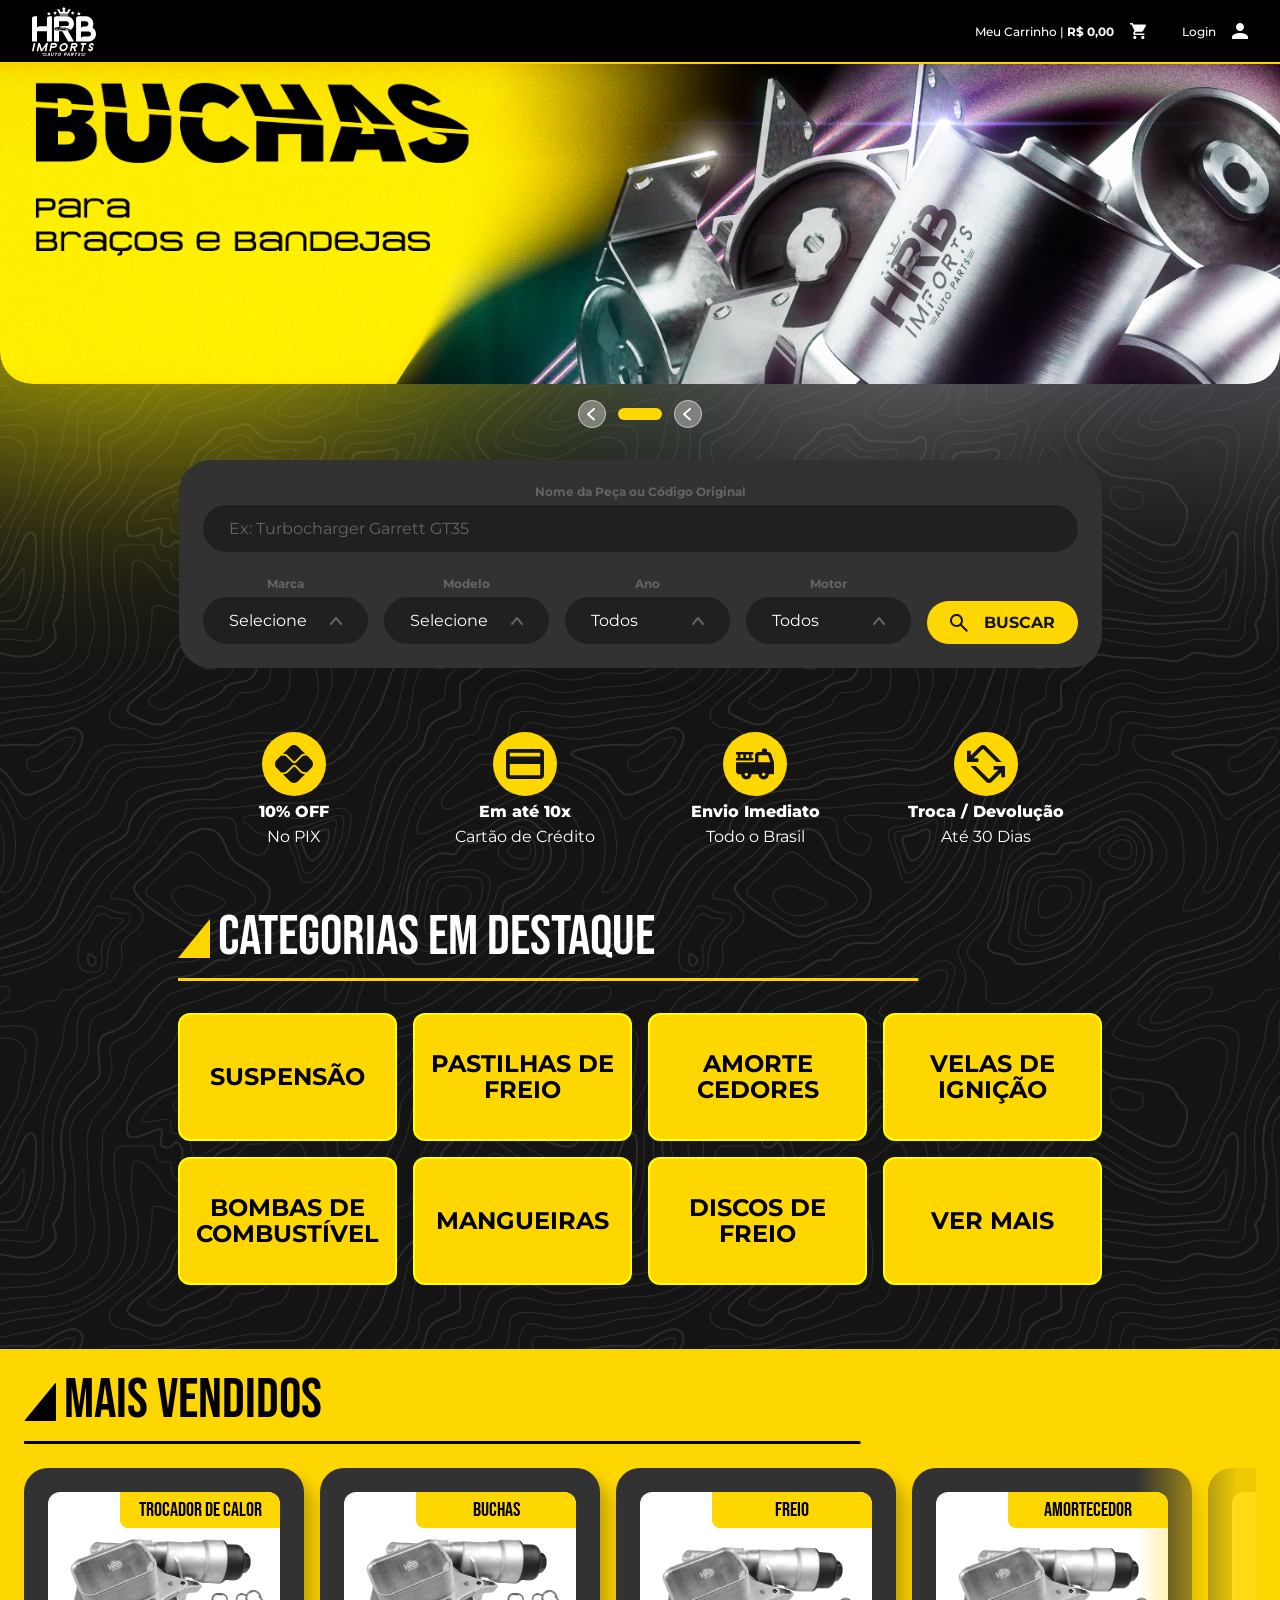
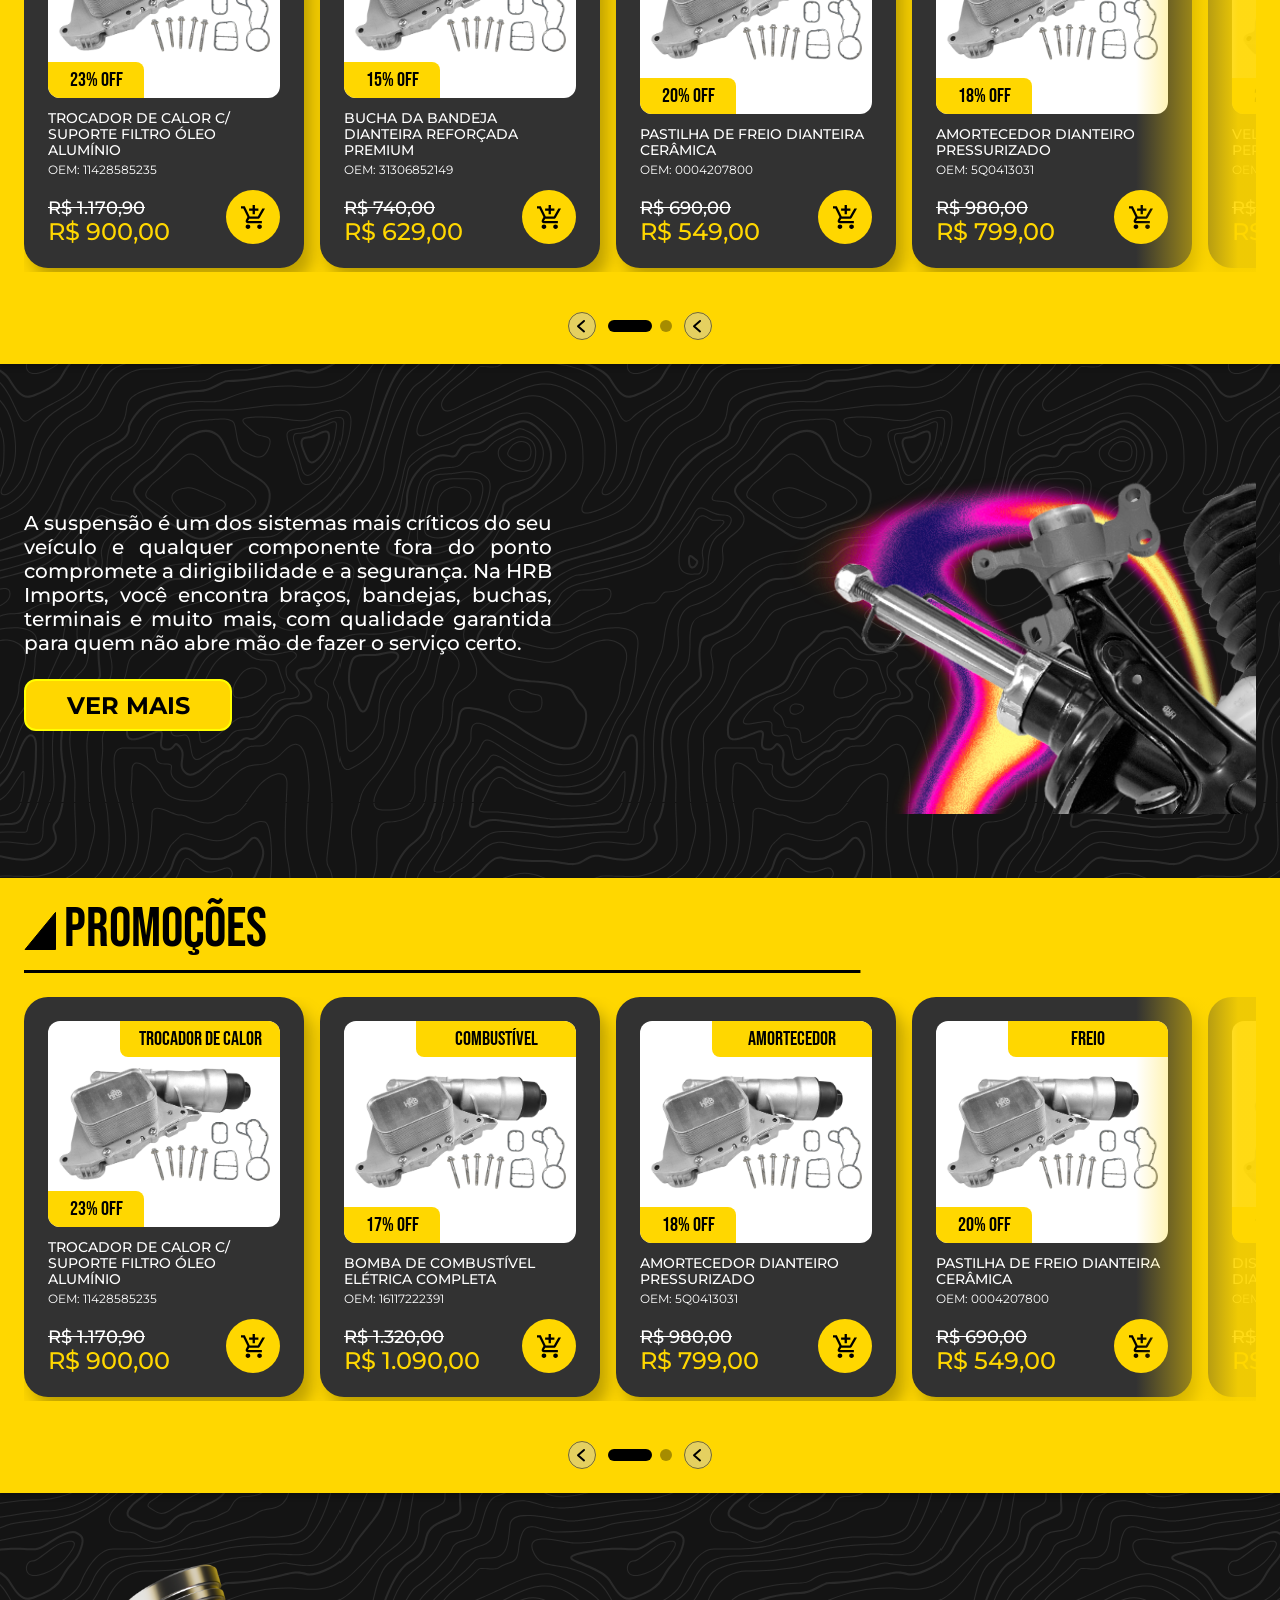
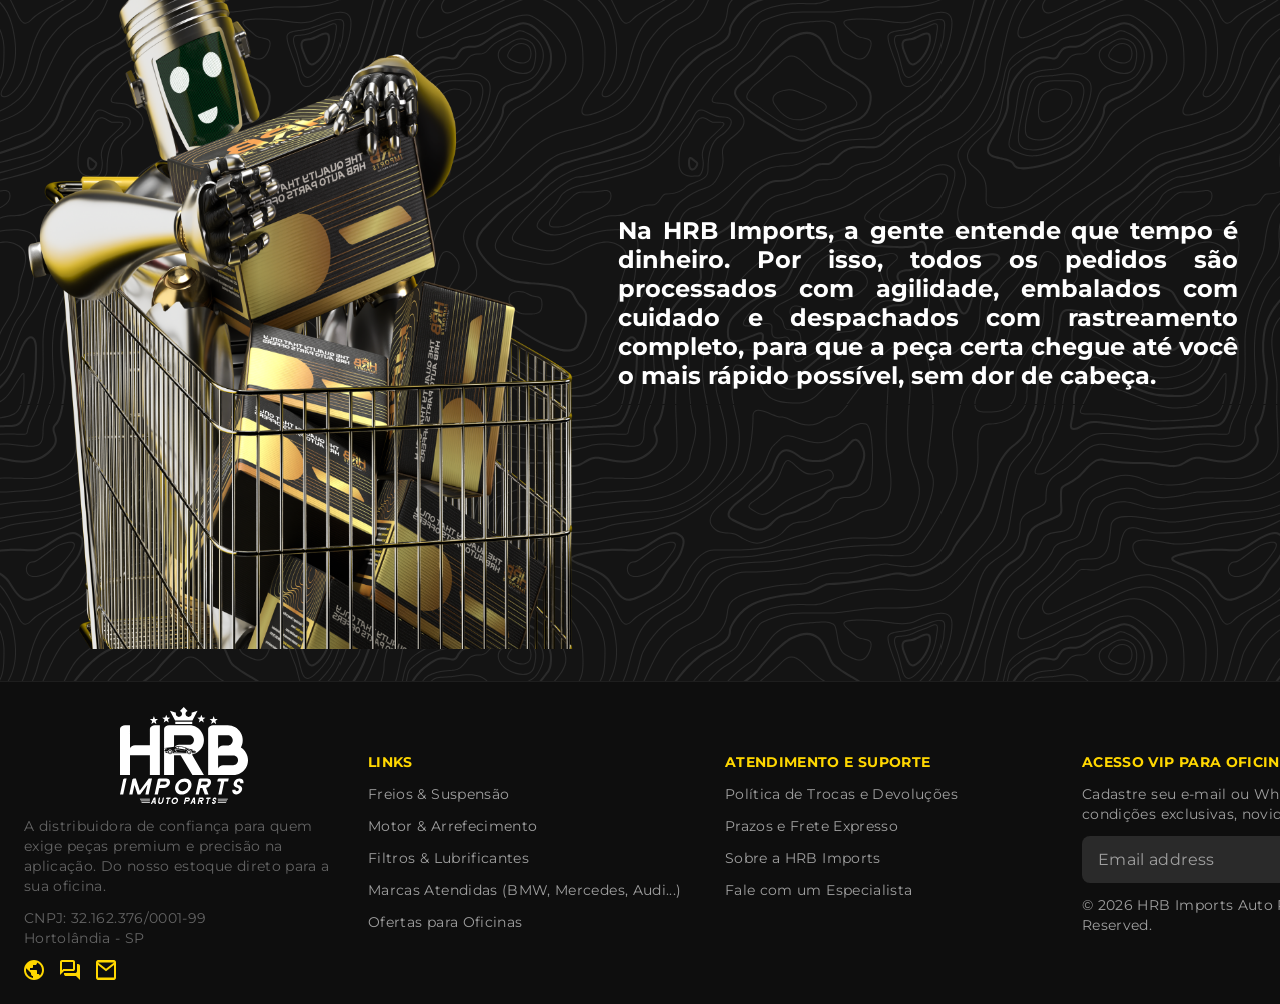
==== commit c6a0561f: "UPDATE frontpage cards" ====
--- a/index.html
+++ b/index.html
@@ -159,7 +159,11 @@
           </div>
           <img class="title-line" src="assets/figma/title-line-black.svg" alt="" aria-hidden="true" />
         </div>
-        <div class="product-rail" id="bestSellers"></div>
+        <div class="rail-wrap">
+          <div class="product-rail" id="bestSellers"></div>
+          <div class="band-fade left" aria-hidden="true"></div>
+          <div class="band-fade right" aria-hidden="true"></div>
+        </div>
         <div class="slider dark" data-slider="bestSellers">
           <button class="slider-arrow" type="button" data-dir="-1" aria-label="Voltar mais vendidos">
             <img src="assets/figma/slider-arrow-left-black.svg" alt="" aria-hidden="true" />
@@ -169,7 +173,6 @@
             <img src="assets/figma/slider-arrow-right-black.svg" alt="" aria-hidden="true" />
           </button>
         </div>
-        <div class="band-fade" aria-hidden="true"></div>
       </section>
 
       <section class="separator reveal" aria-label="Suspensão">
@@ -194,7 +197,11 @@
           </div>
           <img class="title-line" src="assets/figma/title-line-black.svg" alt="" aria-hidden="true" />
         </div>
-        <div class="product-rail" id="promotions"></div>
+        <div class="rail-wrap">
+          <div class="product-rail" id="promotions"></div>
+          <div class="band-fade left" aria-hidden="true"></div>
+          <div class="band-fade right" aria-hidden="true"></div>
+        </div>
         <div class="slider dark" data-slider="promotions">
           <button class="slider-arrow" type="button" data-dir="-1" aria-label="Voltar promoções">
             <img src="assets/figma/slider-arrow-left-black.svg" alt="" aria-hidden="true" />
@@ -204,7 +211,6 @@
             <img src="assets/figma/slider-arrow-right-black.svg" alt="" aria-hidden="true" />
           </button>
         </div>
-        <div class="band-fade" aria-hidden="true"></div>
       </section>
 
       <section class="robot-cta reveal" aria-label="Entrega rápida">
--- a/styles.css
+++ b/styles.css
@@ -509,15 +509,34 @@
   filter: drop-shadow(var(--band-shadow));
 }
 
+.rail-wrap {
+  position: relative;
+}
+
+/* Dica de overflow: só aparece quando há cards cortados naquele lado */
 .band-fade {
   position: absolute;
   top: 0;
-  right: 0;
   bottom: 0;
-  width: 232px;
-  background: linear-gradient(to right, rgba(255, 215, 0, 0) 0%, var(--yellow) 59.6%);
+  width: 120px;
   pointer-events: none;
   z-index: 2;
+  opacity: 0;
+  transition: opacity 0.4s ease;
+}
+
+.band-fade.right {
+  right: 0;
+  background: linear-gradient(to right, rgba(255, 215, 0, 0) 0%, rgba(255, 215, 0, 0.92) 85%);
+}
+
+.band-fade.left {
+  left: 0;
+  background: linear-gradient(to left, rgba(255, 215, 0, 0) 0%, rgba(255, 215, 0, 0.92) 85%);
+}
+
+.band-fade.is-visible {
+  opacity: 1;
 }
 
 .product-rail {
@@ -528,6 +547,17 @@
   scroll-behavior: smooth;
   scrollbar-width: none;
   padding-bottom: 4px;
+  cursor: grab;
+}
+
+.product-rail.is-dragging {
+  cursor: grabbing;
+  scroll-behavior: auto;
+  user-select: none;
+}
+
+.product-rail.is-dragging .card {
+  pointer-events: none;
 }
 
 .product-rail::-webkit-scrollbar {
@@ -2420,6 +2450,17 @@
 .checkout-rail {
   scrollbar-color: #9d9d9d var(--white);
   scrollbar-width: thin;
+  cursor: grab;
+}
+
+.checkout-rail.is-dragging {
+  cursor: grabbing;
+  scroll-behavior: auto;
+  user-select: none;
+}
+
+.checkout-rail.is-dragging .card {
+  pointer-events: none;
 }
 
 .checkout-card .card-text {
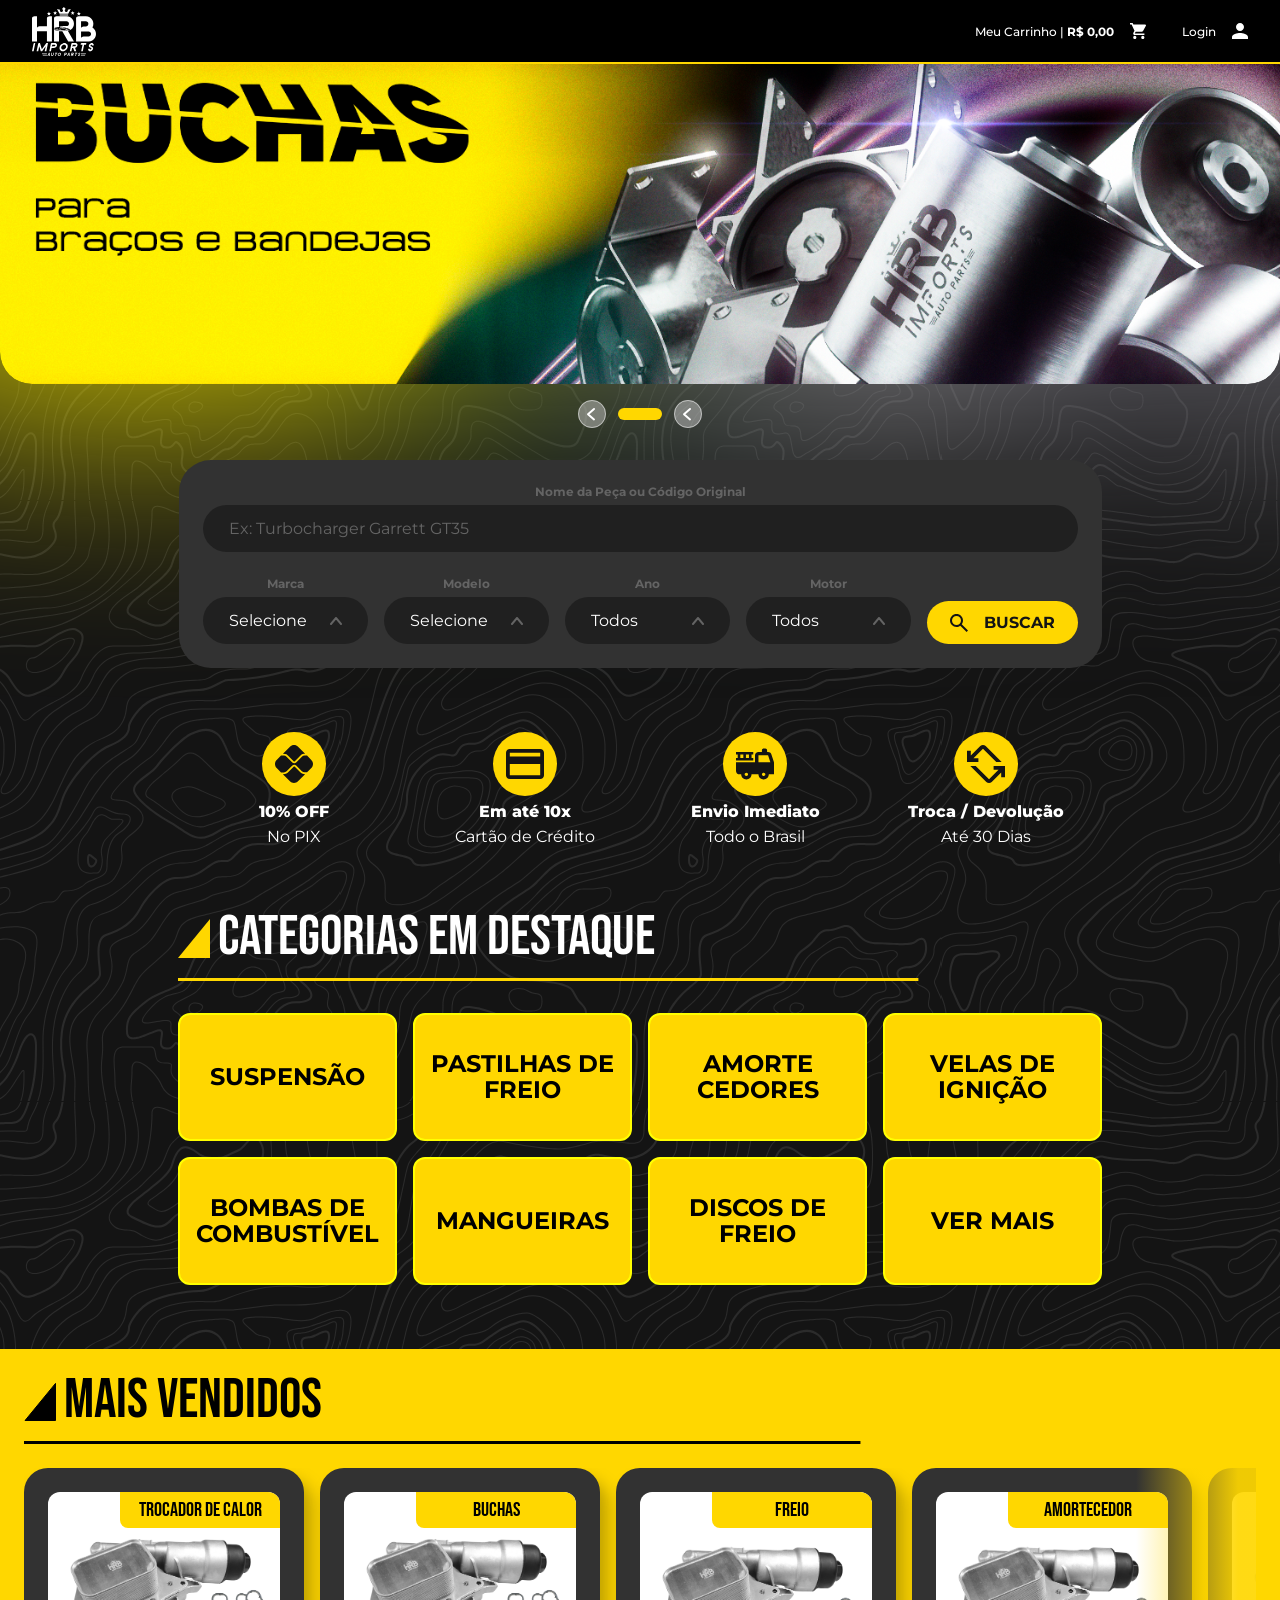
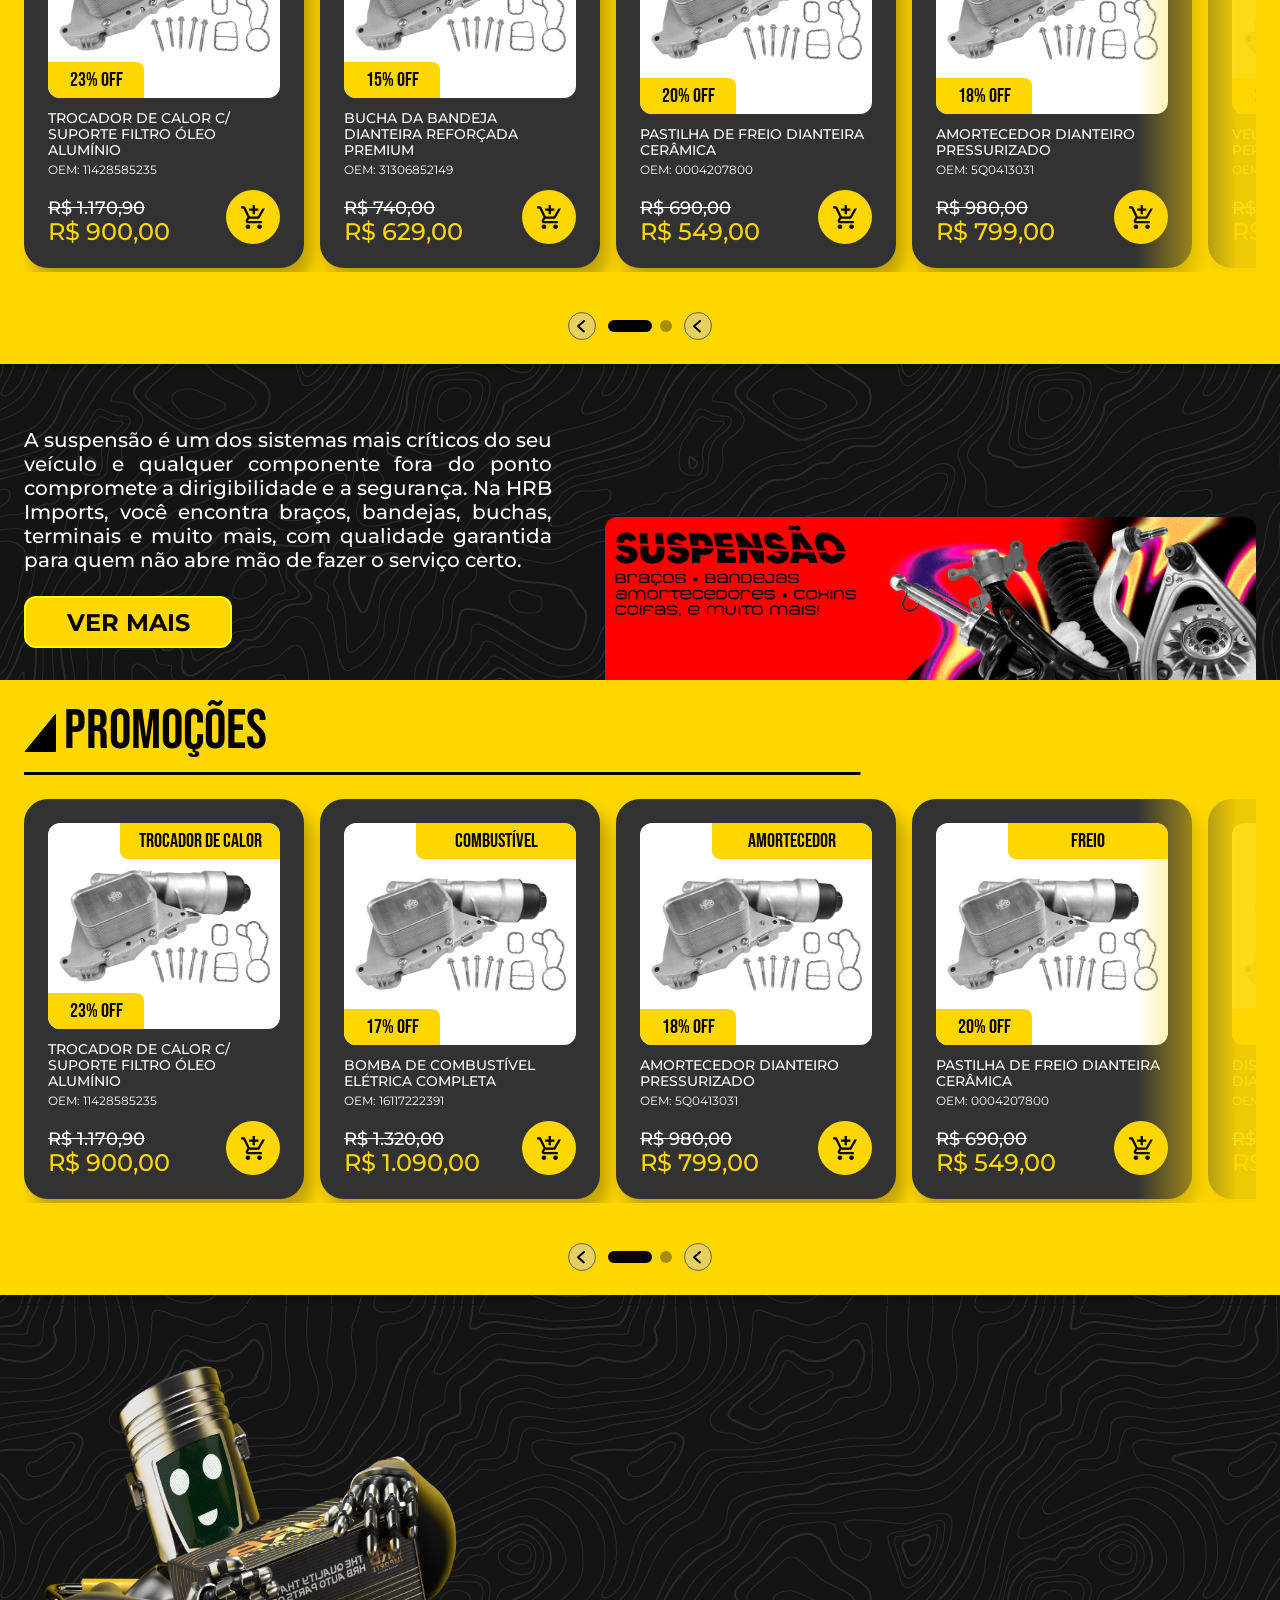
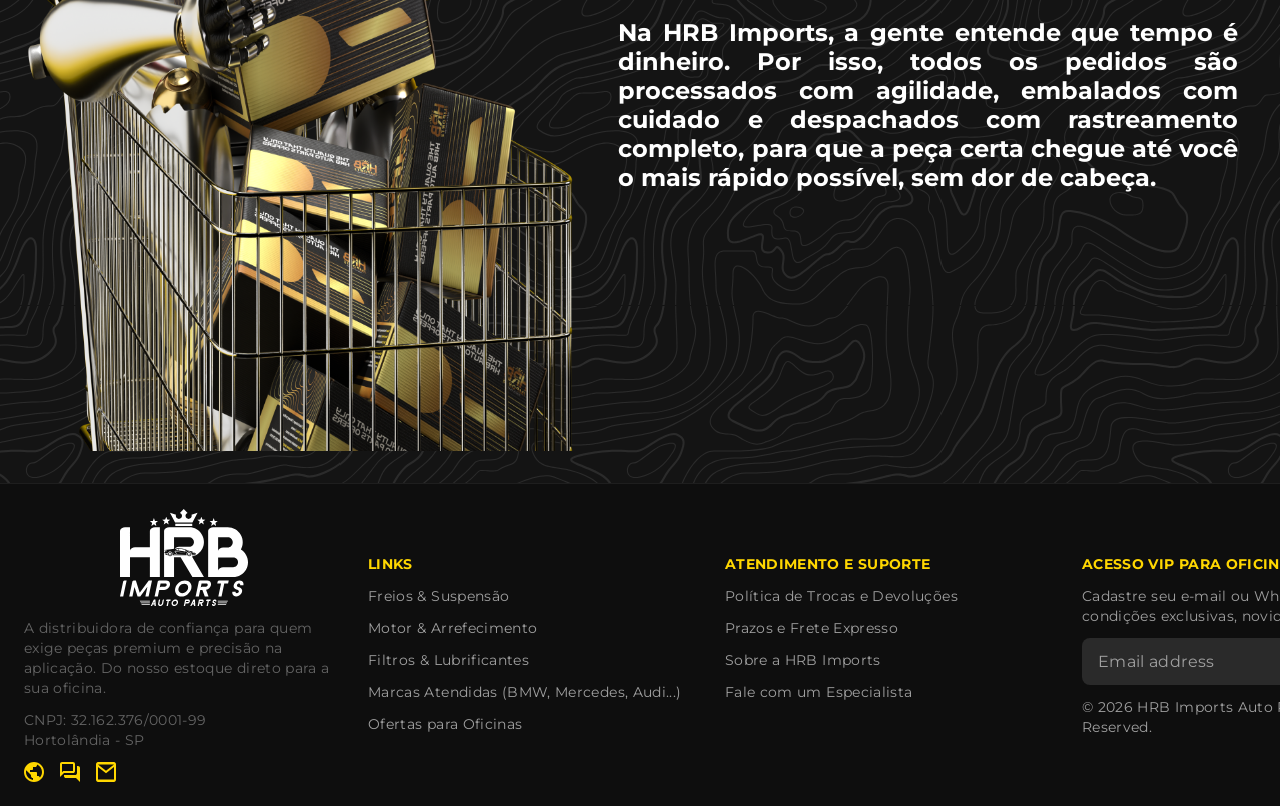
==== commit 227f869f: "UPDATE hero banner" ====
--- a/index.html
+++ b/index.html
@@ -185,7 +185,7 @@
           <a class="yellow-button" href="resultados.html?category=Suspens%C3%A3o">Ver mais</a>
         </div>
         <div class="separator-banner">
-          <img src="assets/figma/banner-suspensao.png" alt="Componentes de suspensão premium" />
+          <img src="assets/hero_banner_suspensao.png" alt="Componentes de suspensão premium" />
         </div>
       </section>
 
--- a/styles.css
+++ b/styles.css
@@ -37,6 +37,13 @@
   background: url("assets/topolog_white.svg") center / 601px 601px, var(--bg);
   color: var(--white);
   font-family: "Montserrat", Arial, sans-serif;
+  user-select: none;
+}
+
+/* seleção continua funcionando onde o usuário digita */
+input,
+textarea {
+  user-select: text;
 }
 
 body > main {
@@ -46,6 +53,7 @@
 img {
   display: block;
   max-width: 100%;
+  -webkit-user-drag: none;
 }
 
 button,
@@ -747,9 +755,14 @@
 
 .separator {
   display: flex;
-  align-items: center;
+  align-items: flex-end;
   gap: 33px;
-  padding: 32px 24px;
+  padding: 32px 24px 0;
+}
+
+/* banner gruda na faixa amarela logo abaixo — sem fresta preta no hover */
+.separator + .band {
+  margin-top: 0;
 }
 
 .separator-copy {
@@ -758,6 +771,8 @@
   display: flex;
   flex-direction: column;
   gap: 24px;
+  align-self: center;
+  padding-bottom: 32px;
 }
 
 .separator-copy p {
@@ -798,8 +813,8 @@
 .separator-banner {
   flex: 1;
   min-width: 0;
-  height: 386px;
-  border-radius: 12px;
+  aspect-ratio: 1500 / 375; /* proporção da arte, sem cortar o texto */
+  border-radius: 12px 12px 0 0;
   overflow: hidden;
 }
 
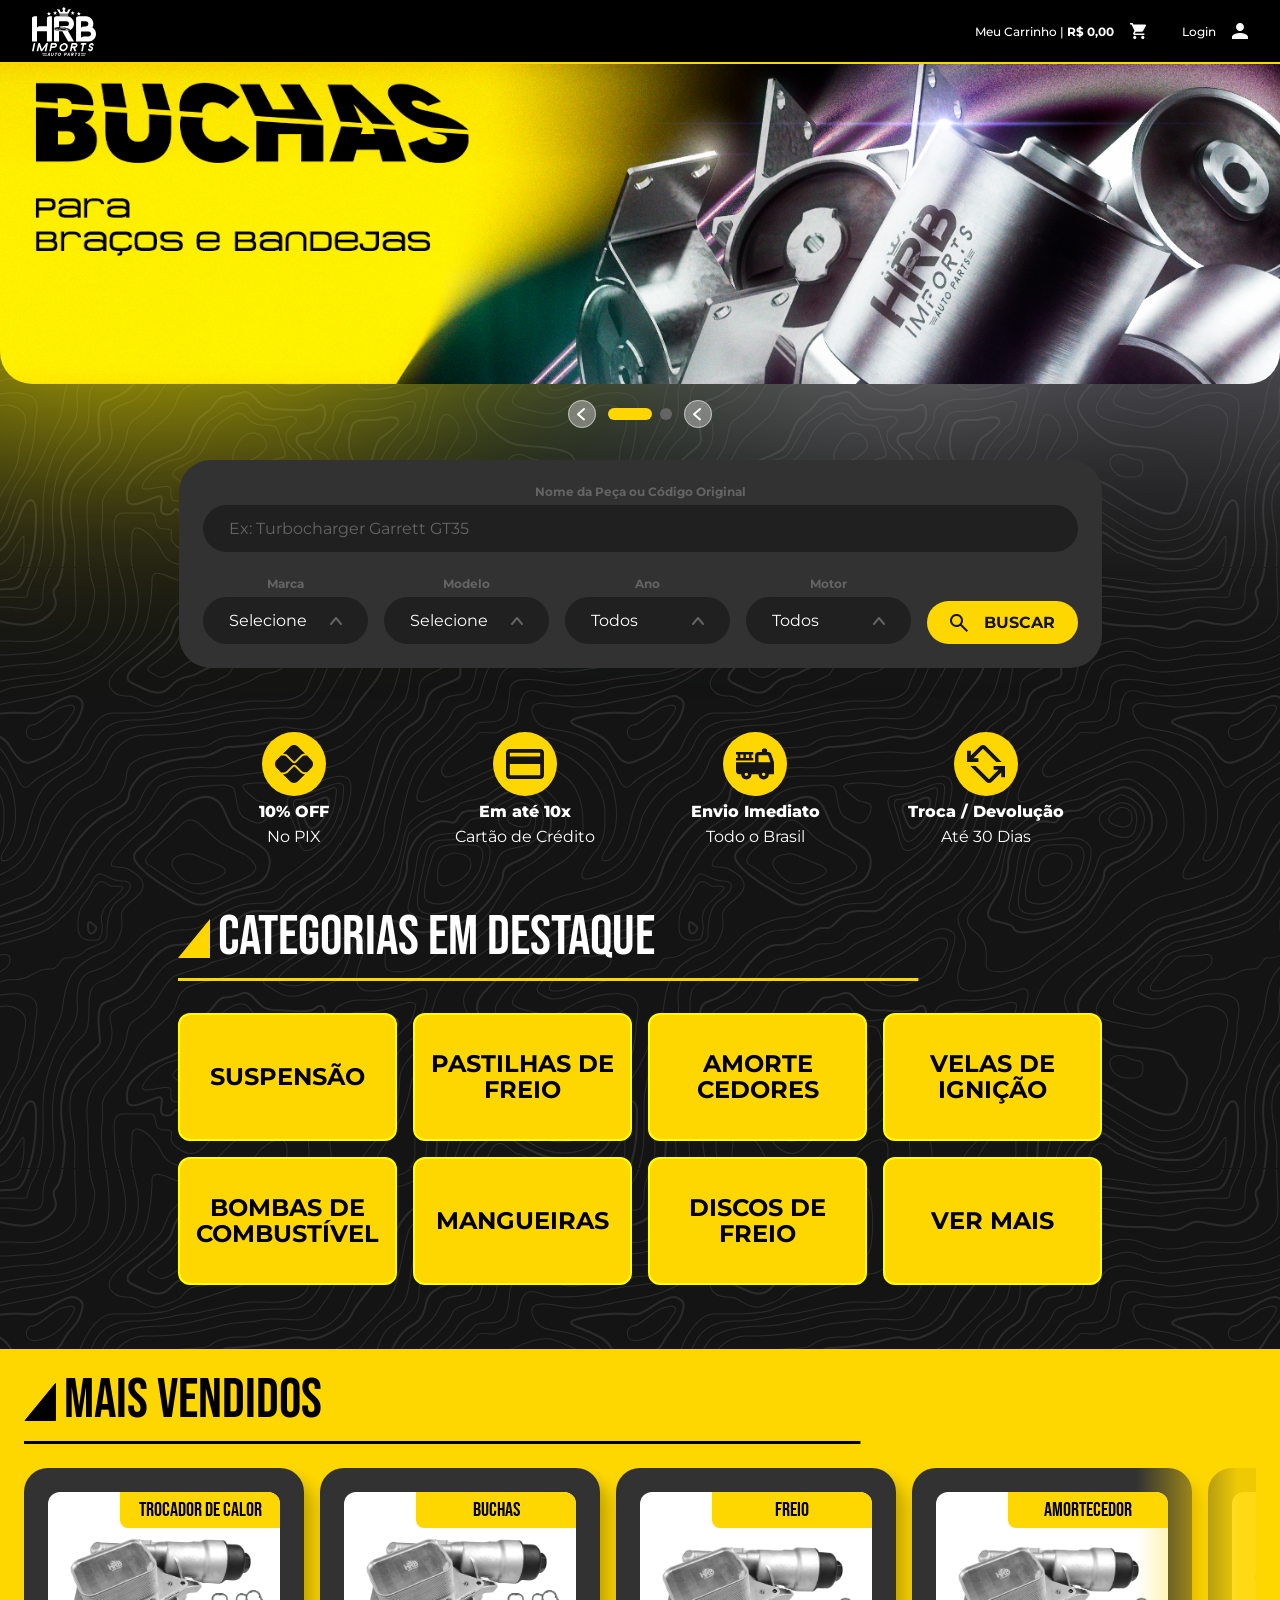
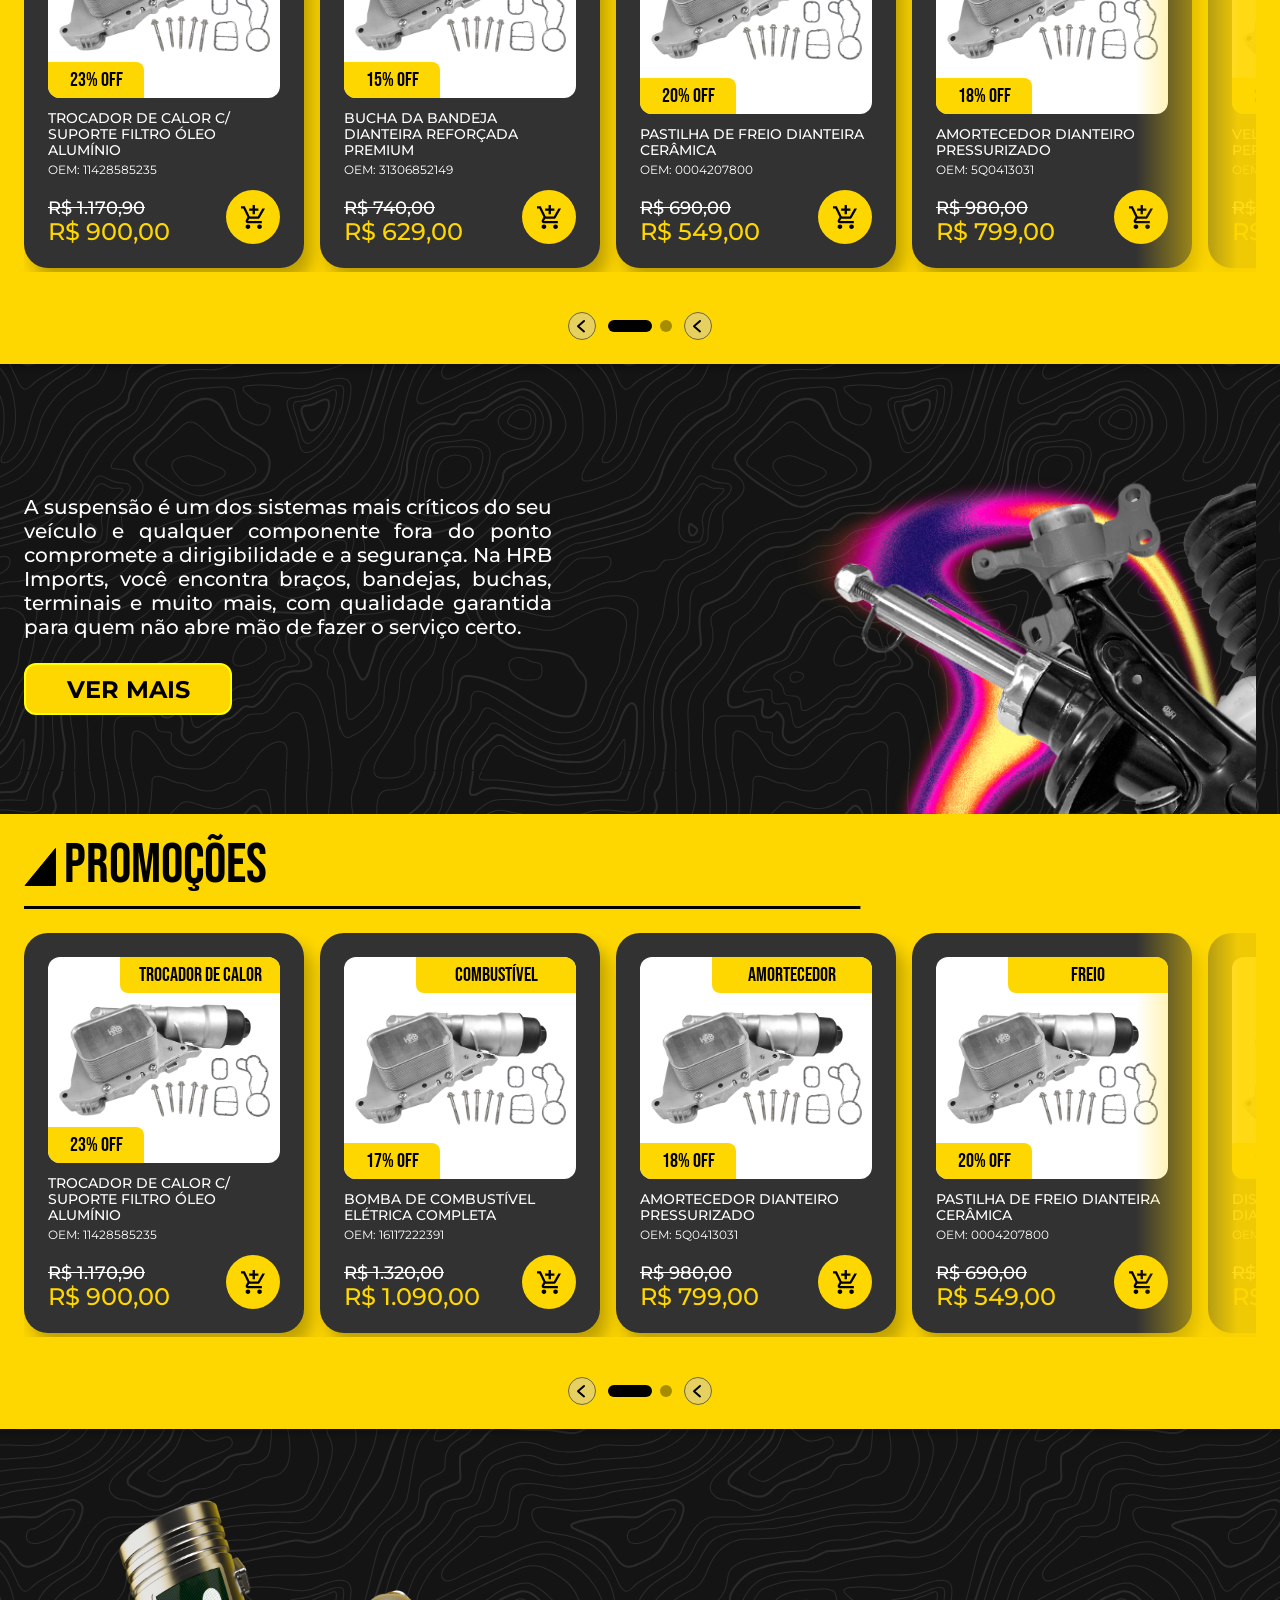
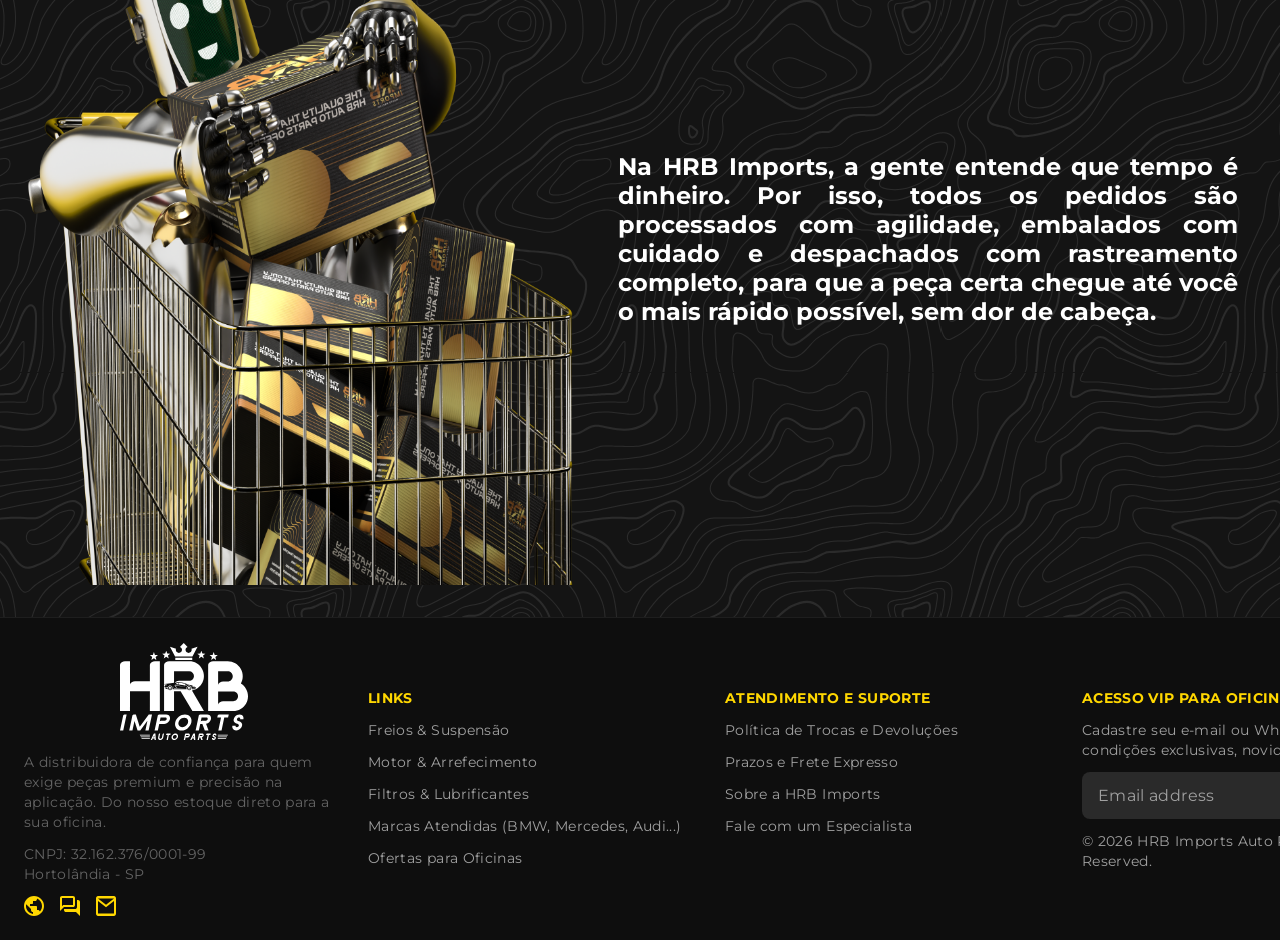
==== commit f8c196e3: "Hero banner fix" ====
--- a/index.html
+++ b/index.html
@@ -39,9 +39,12 @@
           <img src="assets/figma/hero-banner.png" alt="" />
         </div>
         <div class="hero-banner">
-          <img src="assets/figma/hero-banner.png" alt="Buchas para braços e bandejas HRB Imports" />
-        </div>
-        <div class="slider" data-slider="hero">
+          <div class="hero-track" id="heroTrack">
+            <img src="assets/figma/hero-banner.png" alt="Buchas para braços e bandejas HRB Imports" />
+            <img src="assets/hero_banner_suspensao.png" alt="Suspensão: braços, amortecedores e coxins HRB Imports" />
+          </div>
+        </div>
+        <div class="slider" data-slider="heroTrack">
           <button class="slider-arrow" type="button" data-dir="-1" aria-label="Banner anterior">
             <img src="assets/figma/slider-arrow-left.svg" alt="" aria-hidden="true" />
           </button>
@@ -185,7 +188,7 @@
           <a class="yellow-button" href="resultados.html?category=Suspens%C3%A3o">Ver mais</a>
         </div>
         <div class="separator-banner">
-          <img src="assets/hero_banner_suspensao.png" alt="Componentes de suspensão premium" />
+          <img src="assets/figma/banner-suspensao.png" alt="Componentes de suspensão premium" />
         </div>
       </section>
 
--- a/styles.css
+++ b/styles.css
@@ -181,12 +181,12 @@
   z-index: -1;
 }
 
-.hero-glow img,
-.hero-banner img {
+.hero-glow img {
   width: 100%;
   height: 100%;
   object-fit: cover;
   border-radius: 0 0 32px 32px;
+  transition: opacity 0.5s ease;
 }
 
 .hero-banner {
@@ -194,6 +194,33 @@
   width: 100%;
   overflow: hidden;
   border-radius: 0 0 32px 32px;
+}
+
+.hero-track {
+  display: flex;
+  height: 100%;
+  overflow-x: auto;
+  scroll-snap-type: x mandatory;
+  scroll-behavior: smooth;
+  scrollbar-width: none;
+  cursor: grab;
+}
+
+.hero-track::-webkit-scrollbar {
+  display: none;
+}
+
+.hero-track.is-dragging {
+  cursor: grabbing;
+  scroll-behavior: auto;
+}
+
+.hero-track img {
+  width: 100%;
+  height: 100%;
+  flex-shrink: 0;
+  object-fit: cover;
+  scroll-snap-align: start;
 }
 
 /* Slider (setas + dots) */
@@ -813,7 +840,7 @@
 .separator-banner {
   flex: 1;
   min-width: 0;
-  aspect-ratio: 1500 / 375; /* proporção da arte, sem cortar o texto */
+  height: 386px;
   border-radius: 12px 12px 0 0;
   overflow: hidden;
 }
